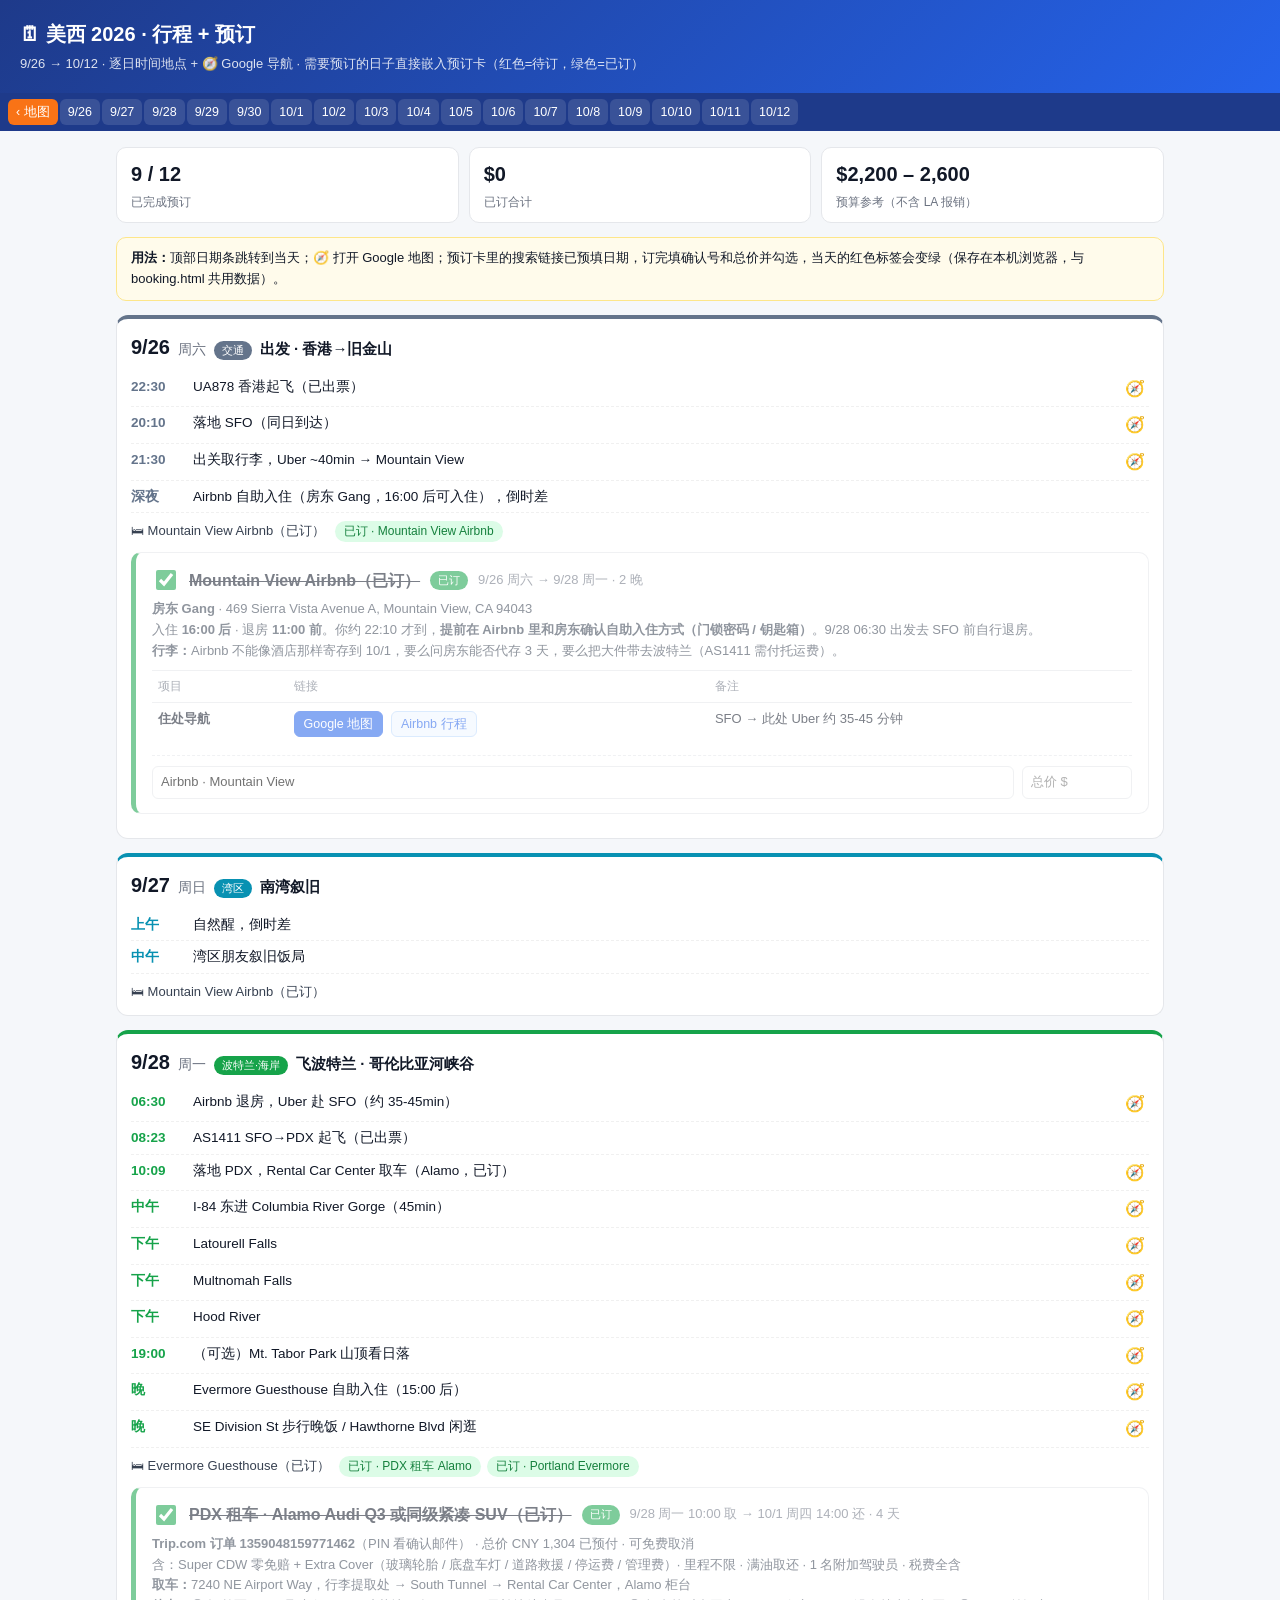
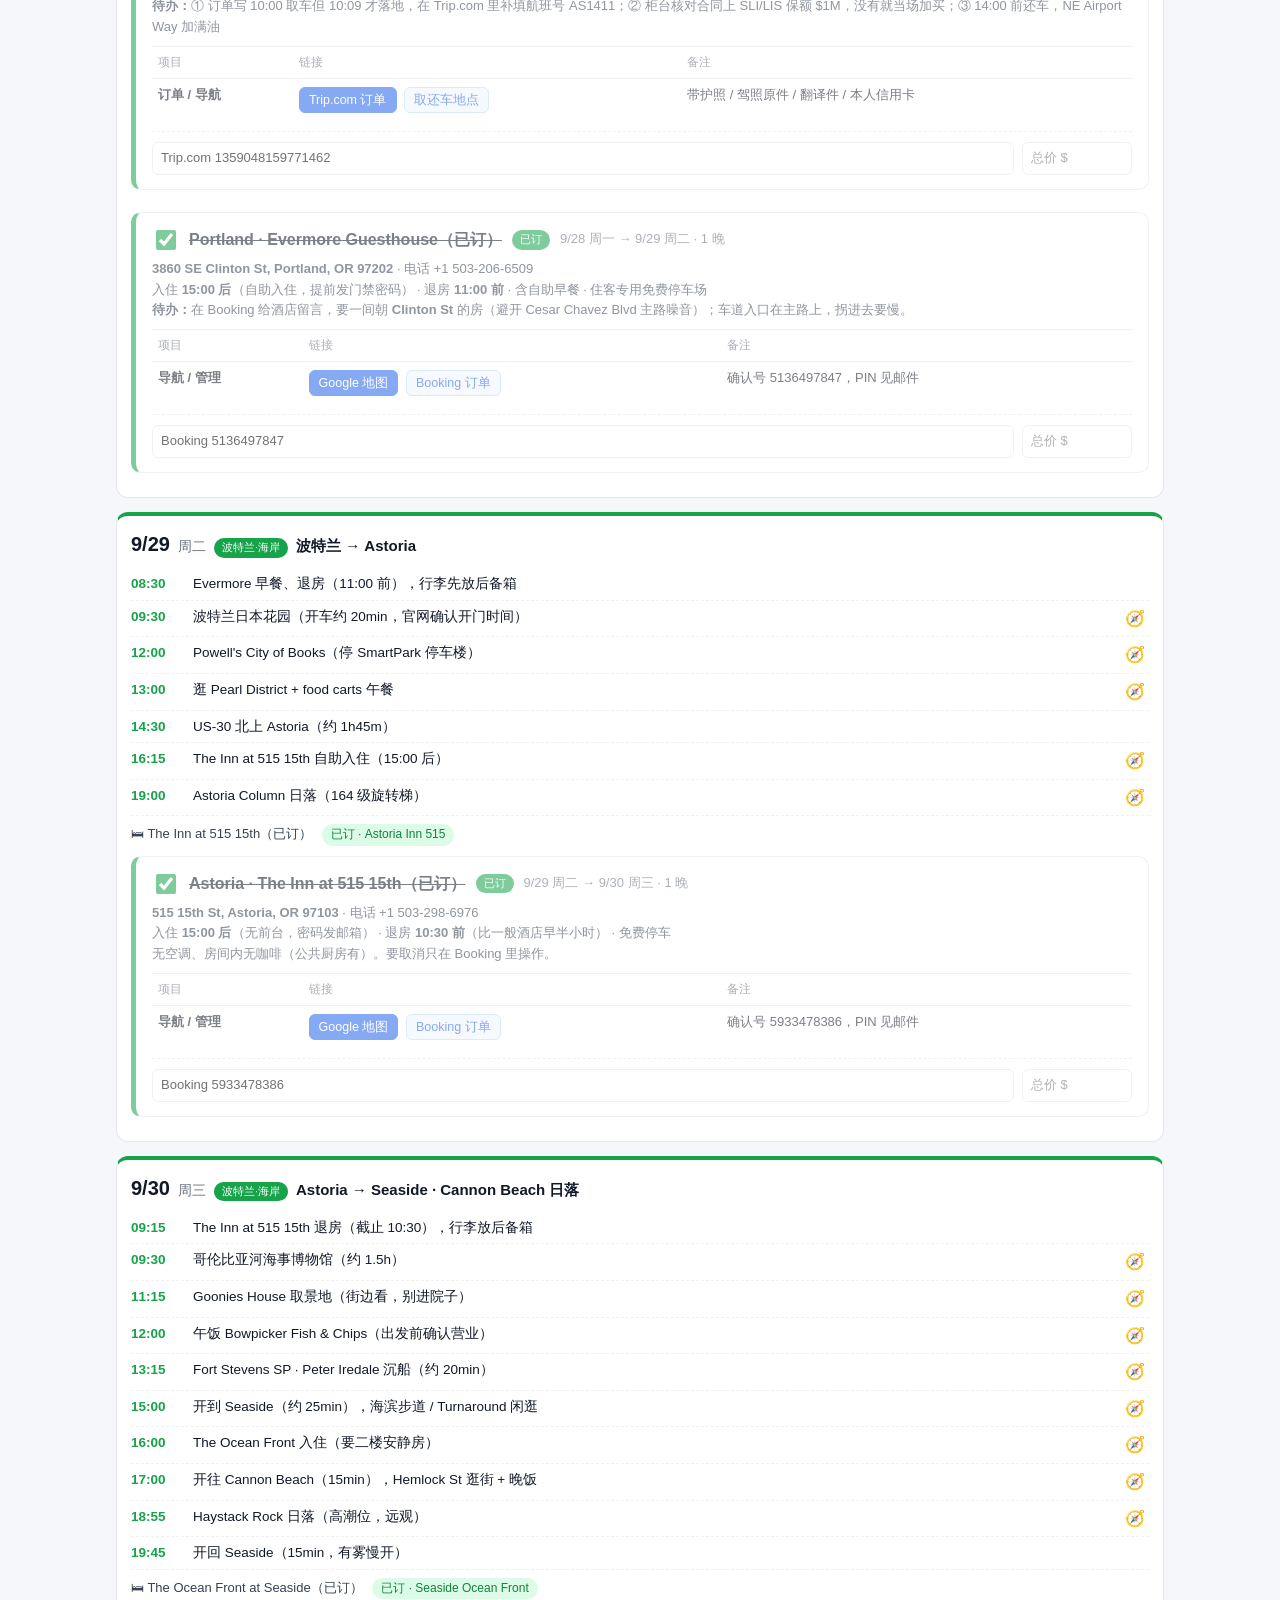
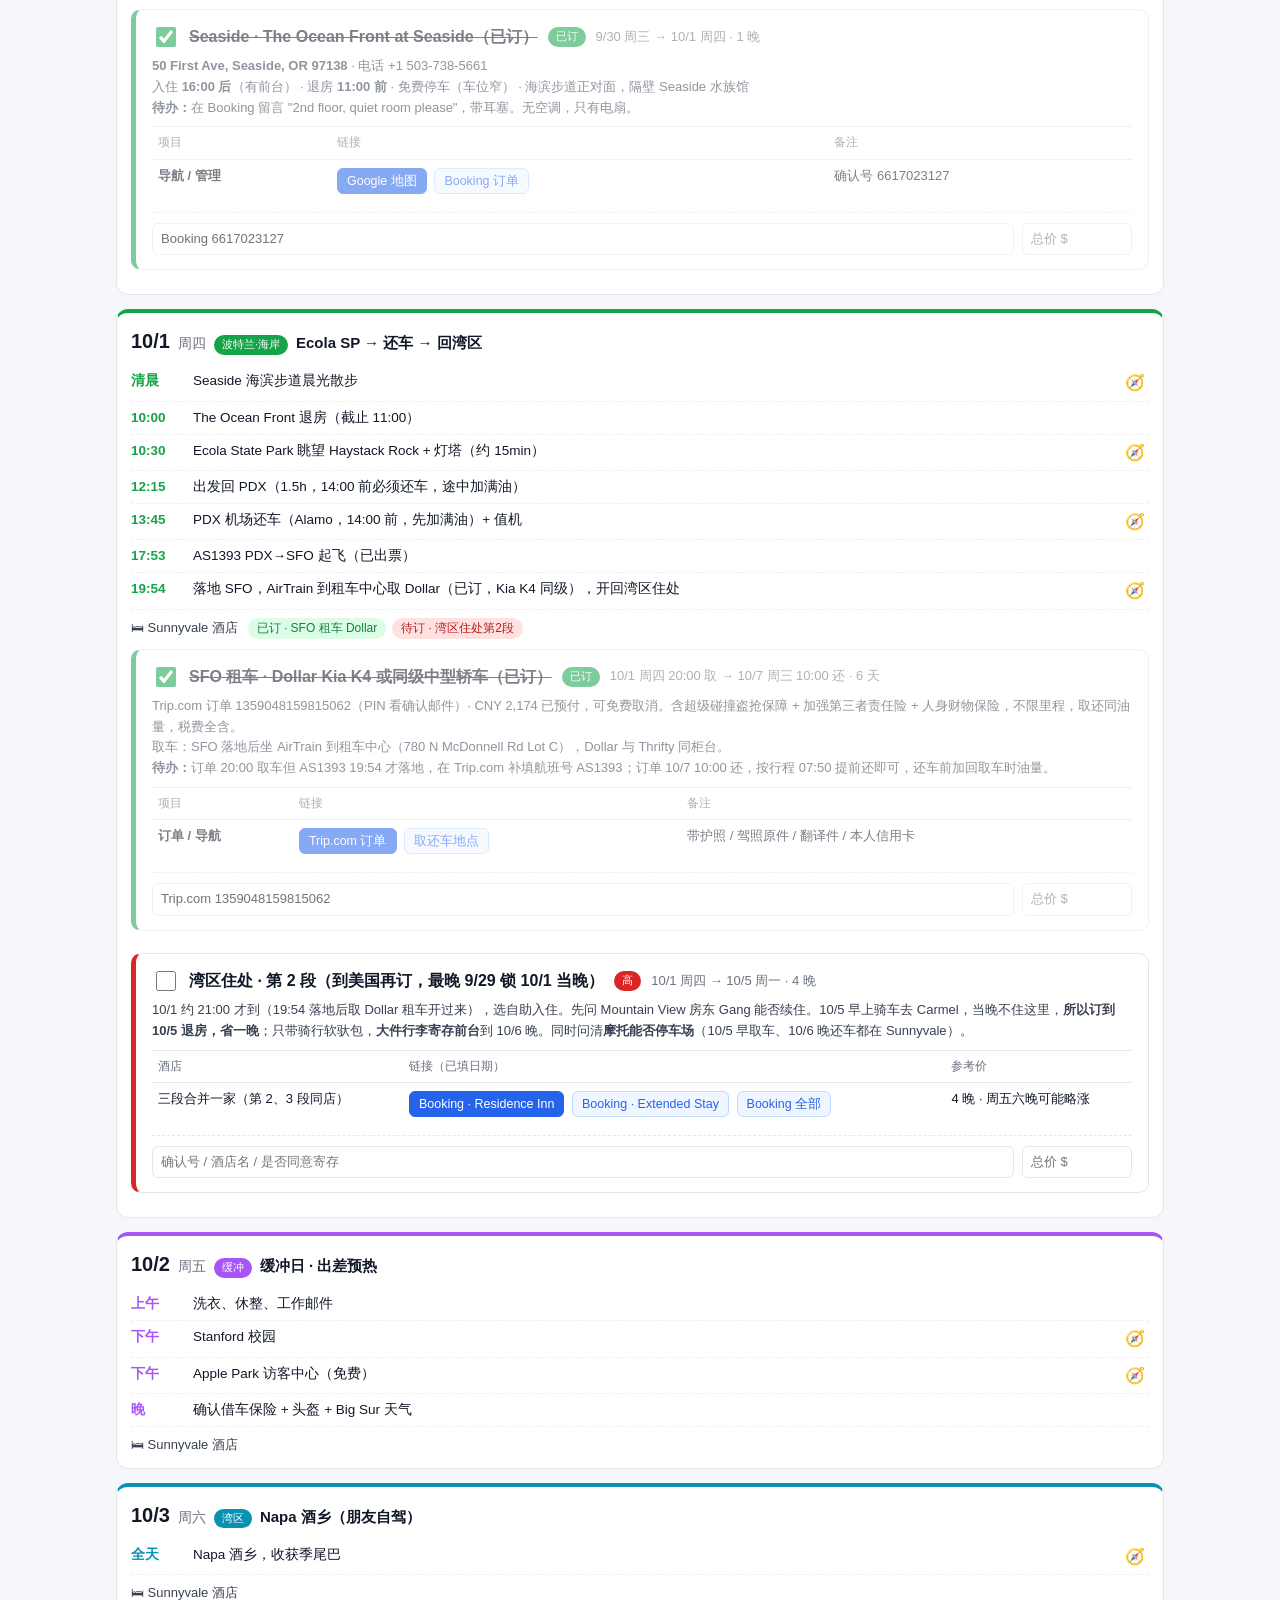
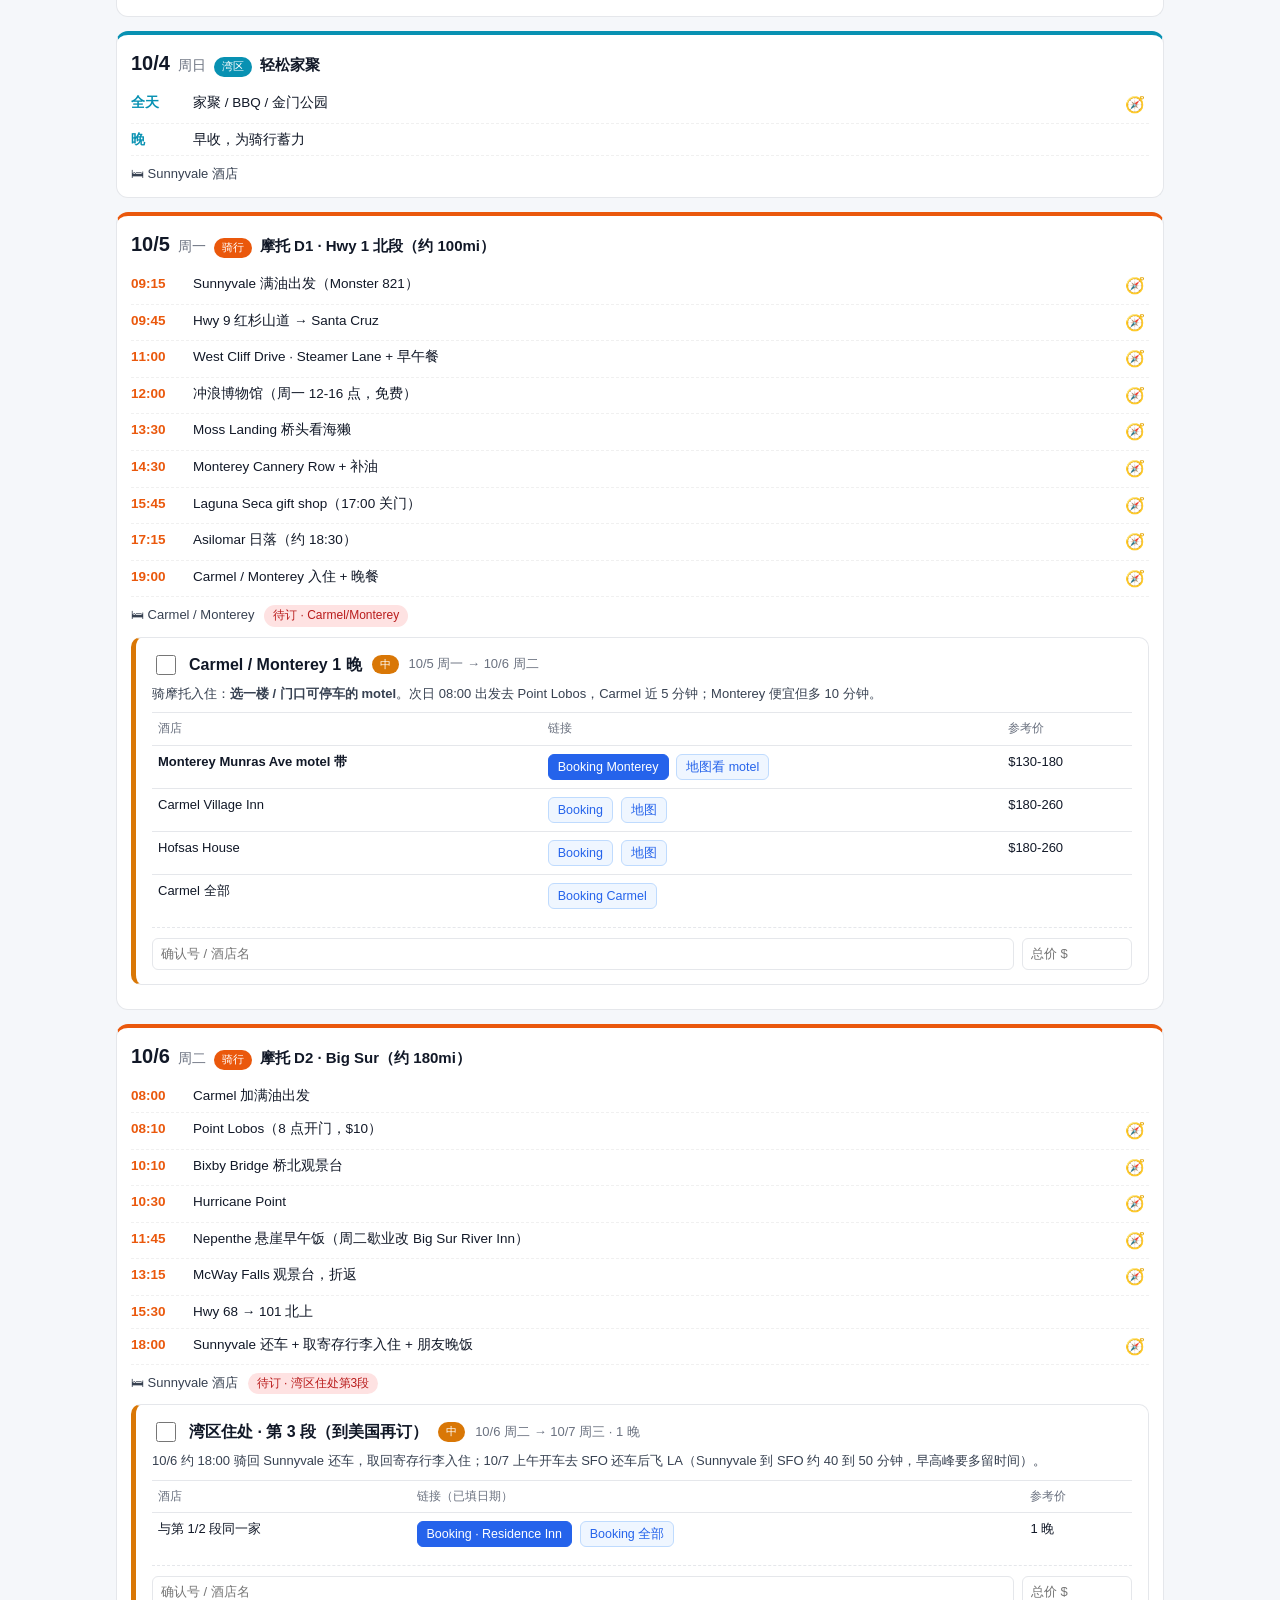
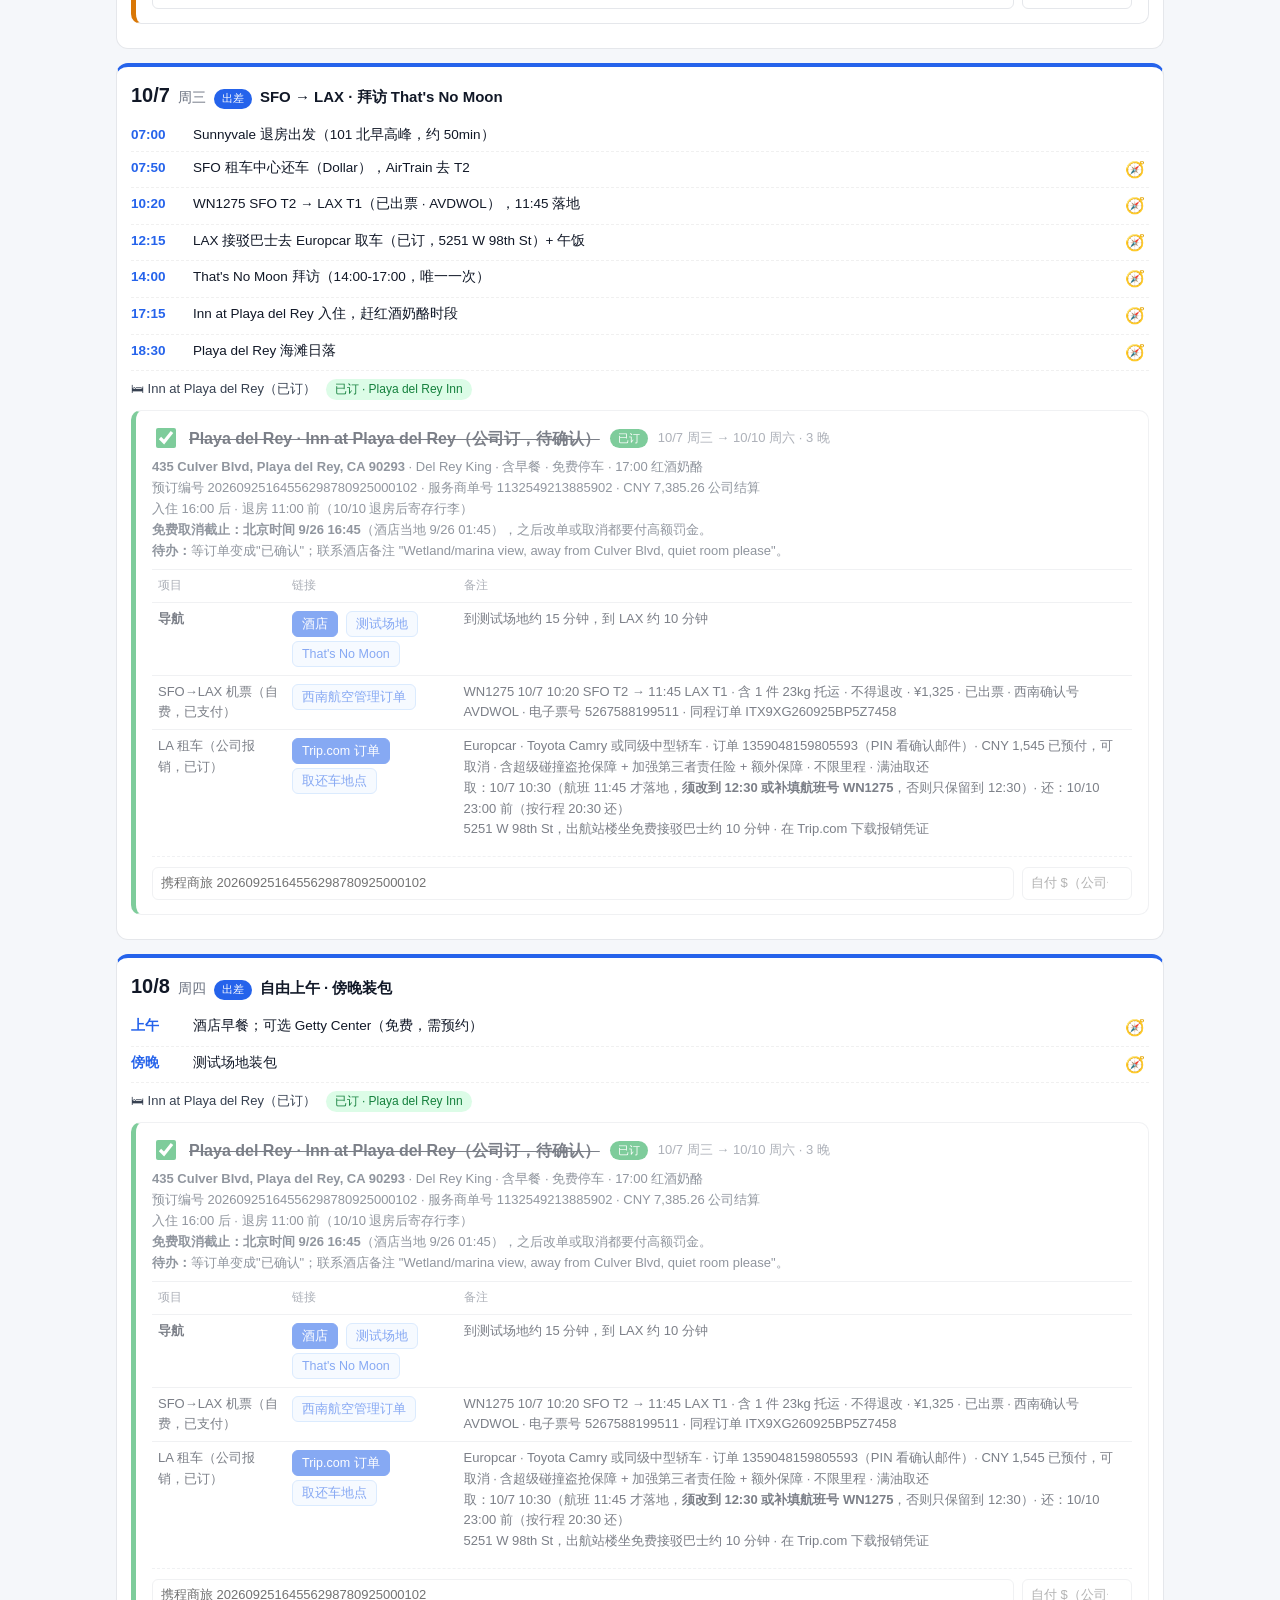
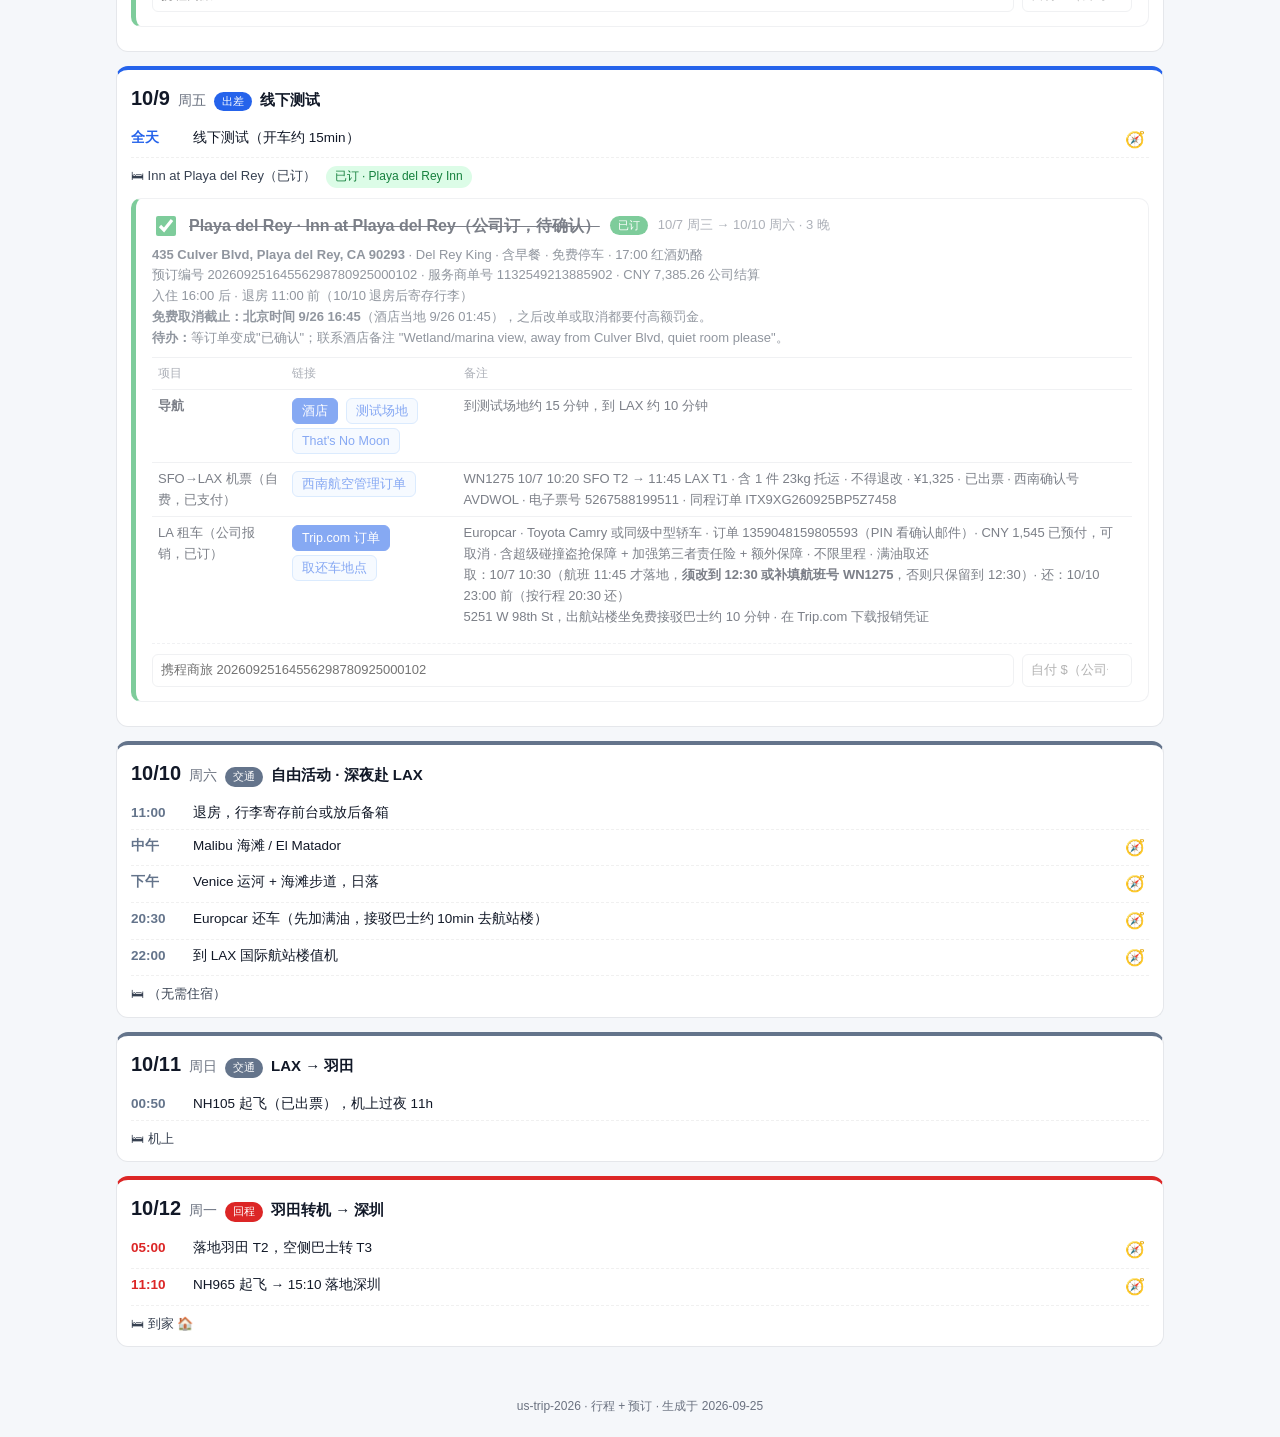
==== booking.html @ 671a7f49 "update 0925-1800" ====
<!DOCTYPE html>
<html lang="zh-CN"><head><meta charset="utf-8"><meta name="viewport" content="width=device-width,initial-scale=1">
<meta name="robots" content="noindex,nofollow">
<meta name="theme-color" content="#1e3a8a">
<meta name="apple-mobile-web-app-capable" content="yes">
<meta name="mobile-web-app-capable" content="yes">
<meta name="apple-mobile-web-app-status-bar-style" content="default">
<meta name="apple-mobile-web-app-title" content="Tidepool">
<link rel="apple-touch-icon" href="icon-180.png">
<link rel="manifest" href="manifest.json">
<title>美西 2026 · 行程 + 预订</title><style>
:root{--bg:#f5f7fa;--card:#fff;--line:#e5e7eb;--sub:#6b7280;--ink:#111827;--hot:#dc2626;--mid:#d97706;--ok:#16a34a;--blue:#2563eb}
*{box-sizing:border-box}
body{margin:0;font:14px/1.6 -apple-system,"PingFang SC","Microsoft YaHei",sans-serif;background:var(--bg);color:var(--ink)}
header{background:linear-gradient(135deg,#1e3a8a,#2563eb);color:#fff;padding:18px 20px}
header h1{margin:0;font-size:20px}
header p{margin:4px 0 0;opacity:.85;font-size:13px}
main{max-width:1080px;margin:0 auto;padding:16px}
.bar{display:flex;gap:10px;flex-wrap:wrap;margin-bottom:14px}
.kpi{flex:1;min-width:150px;background:var(--card);border:1px solid var(--line);border-radius:10px;padding:10px 14px}
.kpi b{display:block;font-size:20px}
.kpi span{color:var(--sub);font-size:12px}
.tip{background:#fffbeb;border:1px solid #fde68a;border-radius:10px;padding:10px 14px;font-size:13px;margin-bottom:14px}
.card{background:var(--card);border:1px solid var(--line);border-left:5px solid var(--c,#9ca3af);border-radius:10px;padding:14px 16px;margin-bottom:12px}
.card.done{opacity:.55}
.card.done .ttl{text-decoration:line-through}
.head{display:flex;align-items:center;gap:10px;flex-wrap:wrap}
.head input[type=checkbox]{width:20px;height:20px;accent-color:var(--ok)}
.ttl{font-weight:700;font-size:16px}
.tag{font-size:11px;padding:1px 8px;border-radius:99px;color:#fff;background:var(--c)}
.date{color:var(--sub);font-size:13px}
.why{font-size:13px;color:#374151;margin:6px 0 8px}
table{width:100%;border-collapse:collapse;font-size:13px}
td,th{border-top:1px solid var(--line);padding:6px 6px;text-align:left;vertical-align:top}
th{color:var(--sub);font-weight:500;font-size:12px}
a.btn{display:inline-block;padding:2px 9px;margin:2px 4px 2px 0;border-radius:6px;background:#eff6ff;color:var(--blue);text-decoration:none;font-size:12.5px;border:1px solid #bfdbfe;white-space:nowrap}
a.btn:hover{background:#dbeafe}
a.btn.pri{background:var(--blue);color:#fff;border-color:var(--blue)}
.rec{display:flex;gap:8px;flex-wrap:wrap;margin-top:10px;padding-top:10px;border-top:1px dashed var(--line)}
.rec input,.rec select{padding:5px 8px;border:1px solid var(--line);border-radius:6px;font:inherit;font-size:13px}
.rec input.cf{flex:1;min-width:160px}
.rec input.pr{width:110px}
h2{font-size:15px;margin:22px 0 10px;color:#1e3a8a}
ul.chk{margin:4px 0;padding-left:18px;font-size:13px}
footer{text-align:center;color:var(--sub);font-size:12px;padding:20px}
@media(max-width:640px){td:nth-child(3),th:nth-child(3){display:none}}

.jump{position:sticky;top:0;z-index:9;max-width:100vw;background:#1e3a8a;display:flex;overflow-x:auto;gap:2px;padding:6px 8px}
.jump a{color:#fff;text-decoration:none;font-size:12.5px;padding:3px 8px;border-radius:6px;white-space:nowrap;background:rgba(255,255,255,.12)}
.day{background:#fff;border:1px solid var(--line);border-top:4px solid var(--pc);border-radius:12px;padding:12px 14px;margin-bottom:14px;scroll-margin-top:44px}
.dh{display:flex;align-items:baseline;gap:8px;flex-wrap:wrap}
.dd{font-size:20px;font-weight:800}.dw{color:var(--sub)}
.tg{color:#fff;font-size:11px;padding:1px 8px;border-radius:99px}.dt{font-weight:700;font-size:15px}
ul.it{list-style:none;margin:8px 0;padding:0}
ul.it li{display:flex;gap:10px;align-items:flex-start;padding:5px 0;border-bottom:1px dashed #f0f0f0;font-size:13.5px}
ul.it li b{flex:0 0 52px;color:var(--pc)}ul.it li span{flex:1}
a.nv{text-decoration:none;font-size:16px;padding:0 4px}
.st{font-size:13px;color:#374151;margin-top:6px}
.pill{display:inline-block;margin-left:6px;font-size:12px;padding:1px 9px;border-radius:99px;background:#fee2e2;color:#b91c1c;text-decoration:none}
.pill.ok{background:#dcfce7;color:#15803d}
.bkwrap{margin-top:10px;scroll-margin-top:44px;max-width:100%;overflow-x:auto}
html,body{overflow-x:hidden;max-width:100%}main{overflow-wrap:anywhere}
td,th{word-break:break-word}a.btn{white-space:normal}
</style></head><body>
<header><h1>🗓 美西 2026 · 行程 + 预订</h1><p>9/26 → 10/12 · 逐日时间地点 + 🧭 Google 导航 · 需要预订的日子直接嵌入预订卡（红色=待订，绿色=已订）</p></header>
<nav class="jump"><a href="./" style="background:#f97316">‹ 地图</a><a href="#d0">9/26</a><a href="#d1">9/27</a><a href="#d2">9/28</a><a href="#d3">9/29</a><a href="#d4">9/30</a><a href="#d5">10/1</a><a href="#d6">10/2</a><a href="#d7">10/3</a><a href="#d8">10/4</a><a href="#d9">10/5</a><a href="#d10">10/6</a><a href="#d11">10/7</a><a href="#d12">10/8</a><a href="#d13">10/9</a><a href="#d14">10/10</a><a href="#d15">10/11</a><a href="#d16">10/12</a></nav>
<main>
<div class="bar">
 <div class="kpi"><b id="k-done">0 / 9</b><span>已完成预订</span></div>
 <div class="kpi"><b id="k-sum">$0</b><span>已订合计</span></div>
 <div class="kpi"><b>$2,200 – 2,600</b><span>预算参考（不含 LA 报销）</span></div>
</div>
<div class="tip"><b>用法：</b>顶部日期条跳转到当天；🧭 打开 Google 地图；预订卡里的搜索链接已预填日期，订完填确认号和总价并勾选，当天的红色标签会变绿（保存在本机浏览器，与 booking.html 共用数据）。</div>

<section class="day" id="d0" style="--pc:#64748b">
 <div class="dh"><span class="dd">9/26</span><span class="dw">周六</span><span class="tg" style="background:#64748b">交通</span><span class="dt">出发 · 香港→旧金山</span></div>
 <ul class="it"><li><b>22:30</b><span>UA878 香港起飞（已出票）</span><a class="nv" target="_blank" href="https://www.google.com/maps/search/?api=1&query=Hong%20Kong%20International%20Airport">🧭</a></li><li><b>20:10</b><span>落地 SFO（同日到达）</span><a class="nv" target="_blank" href="https://www.google.com/maps/search/?api=1&query=San%20Francisco%20International%20Airport">🧭</a></li><li><b>21:30</b><span>出关取行李，Uber ~40min → Mountain View</span><a class="nv" target="_blank" href="https://www.google.com/maps/search/?api=1&query=469%20Sierra%20Vista%20Avenue%20A%2C%20Mountain%20View%2C%20CA%2094043">🧭</a></li><li><b>深夜</b><span>Airbnb 自助入住（房东 Gang，16:00 后可入住），倒时差</span></li></ul>
 <div class="st">🛏 Mountain View Airbnb（已订） <a class="pill" href="#bk-sv1" data-pill="sv1">待订 · Mountain View Airbnb</a></div>
 <div id="bk-sv1" class="bkwrap"><div class="card" data-id="sv1" data-booked="Airbnb · Mountain View" style="--c:#16a34a">
 <div class="head"><input type="checkbox"><span class="ttl">Mountain View Airbnb（已订）</span><span class="tag">已订</span><span class="date">9/26 周六 → 9/28 周一 · 2 晚</span></div>
 <div class="why"><b>房东 Gang</b> · 469 Sierra Vista Avenue A, Mountain View, CA 94043<br>入住 <b>16:00 后</b> · 退房 <b>11:00 前</b>。你约 22:10 才到，<b>提前在 Airbnb 里和房东确认自助入住方式（门锁密码 / 钥匙箱）</b>。9/28 06:30 出发去 SFO 前自行退房。<br><b>行李：</b>Airbnb 不能像酒店那样寄存到 10/1，要么问房东能否代存 3 天，要么把大件带去波特兰（AS1411 需付托运费）。</div>
 <table>
  <tr><th>项目</th><th>链接</th><th>备注</th></tr>
  <tr><td><b>住处导航</b></td><td>
   <a class="btn pri" target="_blank" href="https://www.google.com/maps/search/?api=1&query=469+Sierra+Vista+Ave+A%2C+Mountain+View%2C+CA+94043">Google 地图</a>
   <a class="btn" target="_blank" href="https://www.airbnb.com/trips">Airbnb 行程</a>
  </td><td>SFO → 此处 Uber 约 35-45 分钟</td></tr>
 </table>
 <div class="rec"><input class="cf" placeholder="确认号（Airbnb 行程页 HM 开头）"><input class="pr" type="number" placeholder="总价 $"></div>
</div></div>
</section>
<section class="day" id="d1" style="--pc:#0891b2">
 <div class="dh"><span class="dd">9/27</span><span class="dw">周日</span><span class="tg" style="background:#0891b2">湾区</span><span class="dt">南湾叙旧</span></div>
 <ul class="it"><li><b>上午</b><span>自然醒，倒时差</span></li><li><b>中午</b><span>湾区朋友叙旧饭局</span></li></ul>
 <div class="st">🛏 Mountain View Airbnb（已订） </div>
 
</section>
<section class="day" id="d2" style="--pc:#16a34a">
 <div class="dh"><span class="dd">9/28</span><span class="dw">周一</span><span class="tg" style="background:#16a34a">波特兰·海岸</span><span class="dt">飞波特兰 · 哥伦比亚河峡谷</span></div>
 <ul class="it"><li><b>06:30</b><span>Airbnb 退房，Uber 赴 SFO（约 35-45min）</span><a class="nv" target="_blank" href="https://www.google.com/maps/search/?api=1&query=San%20Francisco%20International%20Airport">🧭</a></li><li><b>08:23</b><span>AS1411 SFO→PDX 起飞（已出票）</span></li><li><b>10:09</b><span>落地 PDX，Rental Car Center 取车（Alamo，已订）</span><a class="nv" target="_blank" href="https://www.google.com/maps/search/?api=1&query=Portland%20International%20Airport">🧭</a></li><li><b>中午</b><span>I-84 东进 Columbia River Gorge（45min）</span><a class="nv" target="_blank" href="https://www.google.com/maps/search/?api=1&query=Columbia%20River%20Gorge">🧭</a></li><li><b>下午</b><span>Latourell Falls</span><a class="nv" target="_blank" href="https://www.google.com/maps/search/?api=1&query=Latourell%20Falls">🧭</a></li><li><b>下午</b><span>Multnomah Falls</span><a class="nv" target="_blank" href="https://www.google.com/maps/search/?api=1&query=Multnomah%20Falls">🧭</a></li><li><b>下午</b><span>Hood River</span><a class="nv" target="_blank" href="https://www.google.com/maps/search/?api=1&query=Hood%20River%2C%20OR">🧭</a></li><li><b>19:00</b><span>（可选）Mt. Tabor Park 山顶看日落</span><a class="nv" target="_blank" href="https://www.google.com/maps/search/?api=1&query=Mt.%20Tabor%20Park%20Portland">🧭</a></li><li><b>晚</b><span>Evermore Guesthouse 自助入住（15:00 后）</span><a class="nv" target="_blank" href="https://www.google.com/maps/search/?api=1&query=3860%20SE%20Clinton%20St%2C%20Portland%2C%20OR%2097202">🧭</a></li><li><b>晚</b><span>SE Division St 步行晚饭 / Hawthorne Blvd 闲逛</span><a class="nv" target="_blank" href="https://www.google.com/maps/search/?api=1&query=SE%20Division%20St%20Portland">🧭</a></li></ul>
 <div class="st">🛏 Evermore Guesthouse（已订） <a class="pill" href="#bk-car" data-pill="car">待订 · PDX 租车 Alamo</a><a class="pill" href="#bk-pdx" data-pill="pdx">待订 · Portland Evermore</a></div>
 <div id="bk-car" class="bkwrap"><div class="card" data-id="car" data-booked="Trip.com 1359048159771462" style="--c:#16a34a">
 <div class="head"><input type="checkbox"><span class="ttl">PDX 租车 · Alamo Audi Q3 或同级紧凑 SUV（已订）</span><span class="tag">已订</span><span class="date">9/28 周一 10:00 取 → 10/1 周四 14:00 还 · 4 天</span></div>
 <div class="why"><b>Trip.com 订单 1359048159771462</b>（PIN 看确认邮件） · 总价 CNY 1,304 已预付 · 可免费取消<br>含：Super CDW 零免赔 + Extra Cover（玻璃轮胎 / 底盘车灯 / 道路救援 / 停运费 / 管理费）· 里程不限 · 满油取还 · 1 名附加驾驶员 · 税费全含<br><b>取车：</b>7240 NE Airport Way，行李提取处 → South Tunnel → Rental Car Center，Alamo 柜台<br><b>待办：</b>① 订单写 10:00 取车但 10:09 才落地，在 Trip.com 里补填航班号 AS1411；② 柜台核对合同上 SLI/LIS 保额 $1M，没有就当场加买；③ 14:00 前还车，NE Airport Way 加满油</div>
 <table>
  <tr><th>项目</th><th>链接</th><th>备注</th></tr>
  <tr><td><b>订单 / 导航</b></td><td>
   <a class="btn pri" target="_blank" href="https://us.trip.com/order/all">Trip.com 订单</a>
   <a class="btn" target="_blank" href="https://www.google.com/maps/search/?api=1&query=PDX+Rental+Car+Center+7240+NE+Airport+Way">取还车地点</a>
  </td><td>带护照 / 驾照原件 / 翻译件 / 本人信用卡</td></tr>
 </table>
 <div class="rec"><input class="cf" placeholder="确认号"><input class="pr" type="number" placeholder="总价 $"></div>
</div></div><div id="bk-pdx" class="bkwrap"><div class="card" data-id="pdx" data-booked="Booking 5136497847" style="--c:#16a34a">
 <div class="head"><input type="checkbox"><span class="ttl">Portland · Evermore Guesthouse（已订）</span><span class="tag">已订</span><span class="date">9/28 周一 → 9/29 周二 · 1 晚</span></div>
 <div class="why"><b>3860 SE Clinton St, Portland, OR 97202</b> · 电话 +1 503-206-6509<br>入住 <b>15:00 后</b>（自助入住，提前发门禁密码） · 退房 <b>11:00 前</b> · 含自助早餐 · 住客专用免费停车场<br><b>待办：</b>在 Booking 给酒店留言，要一间朝 <b>Clinton St</b> 的房（避开 Cesar Chavez Blvd 主路噪音）；车道入口在主路上，拐进去要慢。</div>
 <table>
  <tr><th>项目</th><th>链接</th><th>备注</th></tr>
  <tr><td><b>导航 / 管理</b></td><td>
   <a class="btn pri" target="_blank" href="https://www.google.com/maps/search/?api=1&query=3860+SE+Clinton+St%2C+Portland%2C+OR+97202">Google 地图</a>
   <a class="btn" target="_blank" href="https://secure.booking.com/myreservations.html">Booking 订单</a>
  </td><td>确认号 5136497847，PIN 见邮件</td></tr>
 </table>
 <div class="rec"><input class="cf" placeholder="确认号"><input class="pr" type="number" placeholder="总价 $"></div>
</div></div>
</section>
<section class="day" id="d3" style="--pc:#16a34a">
 <div class="dh"><span class="dd">9/29</span><span class="dw">周二</span><span class="tg" style="background:#16a34a">波特兰·海岸</span><span class="dt">波特兰 → Astoria</span></div>
 <ul class="it"><li><b>08:30</b><span>Evermore 早餐、退房（11:00 前），行李先放后备箱</span></li><li><b>09:30</b><span>波特兰日本花园（开车约 20min，官网确认开门时间）</span><a class="nv" target="_blank" href="https://www.google.com/maps/search/?api=1&query=Portland%20Japanese%20Garden">🧭</a></li><li><b>12:00</b><span>Powell&#x27;s City of Books（停 SmartPark 停车楼）</span><a class="nv" target="_blank" href="https://www.google.com/maps/search/?api=1&query=Powell%27s%20City%20of%20Books">🧭</a></li><li><b>13:00</b><span>逛 Pearl District + food carts 午餐</span><a class="nv" target="_blank" href="https://www.google.com/maps/search/?api=1&query=Pearl%20District%2C%20Portland">🧭</a></li><li><b>14:30</b><span>US-30 北上 Astoria（约 1h45m）</span></li><li><b>16:15</b><span>The Inn at 515 15th 自助入住（15:00 后）</span><a class="nv" target="_blank" href="https://www.google.com/maps/search/?api=1&query=515%2015th%20St%2C%20Astoria%2C%20OR%2097103">🧭</a></li><li><b>19:00</b><span>Astoria Column 日落（164 级旋转梯）</span><a class="nv" target="_blank" href="https://www.google.com/maps/search/?api=1&query=Astoria%20Column">🧭</a></li></ul>
 <div class="st">🛏 The Inn at 515 15th（已订） <a class="pill" href="#bk-ast" data-pill="ast">待订 · Astoria Inn 515</a></div>
 <div id="bk-ast" class="bkwrap"><div class="card" data-id="ast" data-booked="Booking 5933478386" style="--c:#16a34a">
 <div class="head"><input type="checkbox"><span class="ttl">Astoria · The Inn at 515 15th（已订）</span><span class="tag">已订</span><span class="date">9/29 周二 → 9/30 周三 · 1 晚</span></div>
 <div class="why"><b>515 15th St, Astoria, OR 97103</b> · 电话 +1 503-298-6976<br>入住 <b>15:00 后</b>（无前台，密码发邮箱） · 退房 <b>10:30 前</b>（比一般酒店早半小时） · 免费停车<br>无空调、房间内无咖啡（公共厨房有）。要取消只在 Booking 里操作。</div>
 <table>
  <tr><th>项目</th><th>链接</th><th>备注</th></tr>
  <tr><td><b>导航 / 管理</b></td><td>
   <a class="btn pri" target="_blank" href="https://www.google.com/maps/search/?api=1&query=515+15th+St%2C+Astoria%2C+OR+97103">Google 地图</a>
   <a class="btn" target="_blank" href="https://secure.booking.com/myreservations.html">Booking 订单</a>
  </td><td>确认号 5933478386，PIN 见邮件</td></tr>
 </table>
 <div class="rec"><input class="cf" placeholder="确认号"><input class="pr" type="number" placeholder="总价 $"></div>
</div></div>
</section>
<section class="day" id="d4" style="--pc:#16a34a">
 <div class="dh"><span class="dd">9/30</span><span class="dw">周三</span><span class="tg" style="background:#16a34a">波特兰·海岸</span><span class="dt">Astoria → Seaside · Cannon Beach 日落</span></div>
 <ul class="it"><li><b>09:15</b><span>The Inn at 515 15th 退房（截止 10:30），行李放后备箱</span></li><li><b>09:30</b><span>哥伦比亚河海事博物馆（约 1.5h）</span><a class="nv" target="_blank" href="https://www.google.com/maps/search/?api=1&query=Columbia%20River%20Maritime%20Museum">🧭</a></li><li><b>11:15</b><span>Goonies House 取景地（街边看，别进院子）</span><a class="nv" target="_blank" href="https://www.google.com/maps/search/?api=1&query=Goonies%20House%20Astoria">🧭</a></li><li><b>12:00</b><span>午饭 Bowpicker Fish &amp; Chips（出发前确认营业）</span><a class="nv" target="_blank" href="https://www.google.com/maps/search/?api=1&query=Bowpicker%20Fish%20and%20Chips%20Astoria">🧭</a></li><li><b>13:15</b><span>Fort Stevens SP · Peter Iredale 沉船（约 20min）</span><a class="nv" target="_blank" href="https://www.google.com/maps/search/?api=1&query=Peter%20Iredale%20Shipwreck">🧭</a></li><li><b>15:00</b><span>开到 Seaside（约 25min），海滨步道 / Turnaround 闲逛</span><a class="nv" target="_blank" href="https://www.google.com/maps/search/?api=1&query=Seaside%20Turnaround">🧭</a></li><li><b>16:00</b><span>The Ocean Front 入住（要二楼安静房）</span><a class="nv" target="_blank" href="https://www.google.com/maps/search/?api=1&query=50%20First%20Avenue%2C%20Seaside%2C%20OR%2097138">🧭</a></li><li><b>17:00</b><span>开往 Cannon Beach（15min），Hemlock St 逛街 + 晚饭</span><a class="nv" target="_blank" href="https://www.google.com/maps/search/?api=1&query=Hemlock%20St%20Cannon%20Beach">🧭</a></li><li><b>18:55</b><span>Haystack Rock 日落（高潮位，远观）</span><a class="nv" target="_blank" href="https://www.google.com/maps/search/?api=1&query=Haystack%20Rock">🧭</a></li><li><b>19:45</b><span>开回 Seaside（15min，有雾慢开）</span></li></ul>
 <div class="st">🛏 The Ocean Front at Seaside（已订） <a class="pill" href="#bk-cb" data-pill="cb">待订 · Seaside Ocean Front</a></div>
 <div id="bk-cb" class="bkwrap"><div class="card" data-id="cb" data-booked="Booking 6617023127" style="--c:#16a34a">
 <div class="head"><input type="checkbox"><span class="ttl">Seaside · The Ocean Front at Seaside（已订）</span><span class="tag">已订</span><span class="date">9/30 周三 → 10/1 周四 · 1 晚</span></div>
 <div class="why"><b>50 First Ave, Seaside, OR 97138</b> · 电话 +1 503-738-5661<br>入住 <b>16:00 后</b>（有前台） · 退房 <b>11:00 前</b> · 免费停车（车位窄） · 海滨步道正对面，隔壁 Seaside 水族馆<br><b>待办：</b>在 Booking 留言 "2nd floor, quiet room please"，带耳塞。无空调，只有电扇。</div>
 <table>
  <tr><th>项目</th><th>链接</th><th>备注</th></tr>
  <tr><td><b>导航 / 管理</b></td><td>
   <a class="btn pri" target="_blank" href="https://www.google.com/maps/search/?api=1&query=50+First+Avenue%2C+Seaside%2C+OR+97138">Google 地图</a>
   <a class="btn" target="_blank" href="https://secure.booking.com/myreservations.html">Booking 订单</a>
  </td><td>确认号 6617023127</td></tr>
 </table>
 <div class="rec"><input class="cf" placeholder="确认号"><input class="pr" type="number" placeholder="总价 $"></div>
</div></div>
</section>
<section class="day" id="d5" style="--pc:#16a34a">
 <div class="dh"><span class="dd">10/1</span><span class="dw">周四</span><span class="tg" style="background:#16a34a">波特兰·海岸</span><span class="dt">Ecola SP → 还车 → 回湾区</span></div>
 <ul class="it"><li><b>清晨</b><span>Seaside 海滨步道晨光散步</span><a class="nv" target="_blank" href="https://www.google.com/maps/search/?api=1&query=Seaside%20Promenade">🧭</a></li><li><b>10:00</b><span>The Ocean Front 退房（截止 11:00）</span></li><li><b>10:30</b><span>Ecola State Park 眺望 Haystack Rock + 灯塔（约 15min）</span><a class="nv" target="_blank" href="https://www.google.com/maps/search/?api=1&query=Ecola%20State%20Park">🧭</a></li><li><b>12:15</b><span>出发回 PDX（1.5h，14:00 前必须还车，途中加满油）</span></li><li><b>13:45</b><span>PDX 机场还车（Alamo，14:00 前，先加满油）+ 值机</span><a class="nv" target="_blank" href="https://www.google.com/maps/search/?api=1&query=Portland%20International%20Airport">🧭</a></li><li><b>17:53</b><span>AS1393 PDX→SFO 起飞（已出票）</span></li><li><b>19:54</b><span>落地 SFO，AirTrain 到租车中心取 Dollar（已订，Kia K4 同级），开回湾区住处</span><a class="nv" target="_blank" href="https://www.google.com/maps/search/?api=1&query=SFO%20Rental%20Car%20Center">🧭</a></li></ul>
 <div class="st">🛏 Sunnyvale 酒店 <a class="pill" href="#bk-sfocar" data-pill="sfocar">待订 · SFO 租车 Dollar</a><a class="pill" href="#bk-sv2" data-pill="sv2">待订 · 湾区住处第2段</a></div>
 <div id="bk-sfocar" class="bkwrap"><div class="card" data-id="sfocar" data-booked="Trip.com 1359048159815062" style="--c:#16a34a">
 <div class="head"><input type="checkbox"><span class="ttl">SFO 租车 · Dollar Kia K4 或同级中型轿车（已订）</span><span class="tag">已订</span><span class="date">10/1 周四 20:00 取 → 10/7 周三 10:00 还 · 6 天</span></div>
 <div class="why">Trip.com 订单 1359048159815062（PIN 看确认邮件）· CNY 2,174 已预付，可免费取消。含超级碰撞盗抢保障 + 加强第三者责任险 + 人身财物保险，不限里程，取还同油量，税费全含。<br>取车：SFO 落地后坐 AirTrain 到租车中心（780 N McDonnell Rd Lot C），Dollar 与 Thrifty 同柜台。<br><b>待办：</b>订单 20:00 取车但 AS1393 19:54 才落地，在 Trip.com 补填航班号 AS1393；订单 10/7 10:00 还，按行程 07:50 提前还即可，还车前加回取车时油量。</div>
 <table>
  <tr><th>项目</th><th>链接</th><th>备注</th></tr>
  <tr><td><b>订单 / 导航</b></td><td>
   <a class="btn pri" target="_blank" href="https://us.trip.com/order/all">Trip.com 订单</a>
   <a class="btn" target="_blank" href="https://www.google.com/maps/search/?api=1&query=SFO+Rental+Car+Center+780+N+McDonnell+Rd">取还车地点</a>
  </td><td>带护照 / 驾照原件 / 翻译件 / 本人信用卡</td></tr>
 </table>
 <div class="rec"><input class="cf" placeholder="确认号"><input class="pr" type="number" placeholder="总价 $"></div>
</div></div><div id="bk-sv2" class="bkwrap"><div class="card" data-id="sv2" style="--c:var(--hot)">
 <div class="head"><input type="checkbox"><span class="ttl">湾区住处 · 第 2 段（到美国再订，最晚 9/29 锁 10/1 当晚）</span><span class="tag">高</span><span class="date">10/1 周四 → 10/5 周一 · 4 晚</span></div>
 <div class="why">10/1 约 21:00 才到（19:54 落地后取 Dollar 租车开过来），选自助入住。先问 Mountain View 房东 Gang 能否续住。10/5 早上骑车去 Carmel，当晚不住这里，<b>所以订到 10/5 退房，省一晚</b>；只带骑行软驮包，<b>大件行李寄存前台</b>到 10/6 晚。同时问清<b>摩托能否停车场</b>（10/5 早取车、10/6 晚还车都在 Sunnyvale）。</div>
 <table>
  <tr><th>酒店</th><th>链接（已填日期）</th><th>参考价</th></tr>
  <tr><td>三段合并一家（第 2、3 段同店）</td><td>
   <a class="btn pri" target="_blank" href="https://www.booking.com/searchresults.html?ss=Residence+Inn+Sunnyvale&checkin=2026-10-01&checkout=2026-10-05&group_adults=1&no_rooms=1">Booking · Residence Inn</a>
   <a class="btn" target="_blank" href="https://www.booking.com/searchresults.html?ss=Extended+Stay+America+Sunnyvale&checkin=2026-10-01&checkout=2026-10-05&group_adults=1&no_rooms=1">Booking · Extended Stay</a>
   <a class="btn" target="_blank" href="https://www.booking.com/searchresults.html?ss=Sunnyvale%2C+California&checkin=2026-10-01&checkout=2026-10-05&group_adults=1&no_rooms=1">Booking 全部</a>
  </td><td>4 晚 · 周五六晚可能略涨</td></tr>
 </table>
 <div class="rec"><input class="cf" placeholder="确认号 / 酒店名 / 是否同意寄存"><input class="pr" type="number" placeholder="总价 $"></div>
</div></div>
</section>
<section class="day" id="d6" style="--pc:#a855f7">
 <div class="dh"><span class="dd">10/2</span><span class="dw">周五</span><span class="tg" style="background:#a855f7">缓冲</span><span class="dt">缓冲日 · 出差预热</span></div>
 <ul class="it"><li><b>上午</b><span>洗衣、休整、工作邮件</span></li><li><b>下午</b><span>Stanford 校园</span><a class="nv" target="_blank" href="https://www.google.com/maps/search/?api=1&query=Stanford%20University">🧭</a></li><li><b>下午</b><span>Apple Park 访客中心（免费）</span><a class="nv" target="_blank" href="https://www.google.com/maps/search/?api=1&query=Apple%20Park%20Visitor%20Center">🧭</a></li><li><b>晚</b><span>确认借车保险 + 头盔 + Big Sur 天气</span></li></ul>
 <div class="st">🛏 Sunnyvale 酒店 </div>
 
</section>
<section class="day" id="d7" style="--pc:#0891b2">
 <div class="dh"><span class="dd">10/3</span><span class="dw">周六</span><span class="tg" style="background:#0891b2">湾区</span><span class="dt">Napa 酒乡（朋友自驾）</span></div>
 <ul class="it"><li><b>全天</b><span>Napa 酒乡，收获季尾巴</span><a class="nv" target="_blank" href="https://www.google.com/maps/search/?api=1&query=Napa%20Valley">🧭</a></li></ul>
 <div class="st">🛏 Sunnyvale 酒店 </div>
 
</section>
<section class="day" id="d8" style="--pc:#0891b2">
 <div class="dh"><span class="dd">10/4</span><span class="dw">周日</span><span class="tg" style="background:#0891b2">湾区</span><span class="dt">轻松家聚</span></div>
 <ul class="it"><li><b>全天</b><span>家聚 / BBQ / 金门公园</span><a class="nv" target="_blank" href="https://www.google.com/maps/search/?api=1&query=Golden%20Gate%20Park">🧭</a></li><li><b>晚</b><span>早收，为骑行蓄力</span></li></ul>
 <div class="st">🛏 Sunnyvale 酒店 </div>
 
</section>
<section class="day" id="d9" style="--pc:#ea580c">
 <div class="dh"><span class="dd">10/5</span><span class="dw">周一</span><span class="tg" style="background:#ea580c">骑行</span><span class="dt">摩托 D1 · Hwy 1 北段（约 100mi）</span></div>
 <ul class="it"><li><b>09:15</b><span>Sunnyvale 满油出发（Monster 821）</span><a class="nv" target="_blank" href="https://www.google.com/maps/search/?api=1&query=Sunnyvale%2C%20CA">🧭</a></li><li><b>09:45</b><span>Hwy 9 红杉山道 → Santa Cruz</span><a class="nv" target="_blank" href="https://www.google.com/maps/search/?api=1&query=Saratoga%2C%20CA">🧭</a></li><li><b>11:00</b><span>West Cliff Drive · Steamer Lane + 早午餐</span><a class="nv" target="_blank" href="https://www.google.com/maps/search/?api=1&query=Steamer%20Lane%20Santa%20Cruz">🧭</a></li><li><b>12:00</b><span>冲浪博物馆（周一 12-16 点，免费）</span><a class="nv" target="_blank" href="https://www.google.com/maps/search/?api=1&query=Santa%20Cruz%20Surfing%20Museum">🧭</a></li><li><b>13:30</b><span>Moss Landing 桥头看海獭</span><a class="nv" target="_blank" href="https://www.google.com/maps/search/?api=1&query=Moss%20Landing">🧭</a></li><li><b>14:30</b><span>Monterey Cannery Row + 补油</span><a class="nv" target="_blank" href="https://www.google.com/maps/search/?api=1&query=Cannery%20Row%20Monterey">🧭</a></li><li><b>15:45</b><span>Laguna Seca gift shop（17:00 关门）</span><a class="nv" target="_blank" href="https://www.google.com/maps/search/?api=1&query=WeatherTech%20Raceway%20Laguna%20Seca">🧭</a></li><li><b>17:15</b><span>Asilomar 日落（约 18:30）</span><a class="nv" target="_blank" href="https://www.google.com/maps/search/?api=1&query=Asilomar%20State%20Beach">🧭</a></li><li><b>19:00</b><span>Carmel / Monterey 入住 + 晚餐</span><a class="nv" target="_blank" href="https://www.google.com/maps/search/?api=1&query=Carmel-by-the-Sea%2C%20CA">🧭</a></li></ul>
 <div class="st">🛏 Carmel / Monterey <a class="pill" href="#bk-cm" data-pill="cm">待订 · Carmel/Monterey</a></div>
 <div id="bk-cm" class="bkwrap"><div class="card" data-id="cm" style="--c:var(--mid)">
 <div class="head"><input type="checkbox"><span class="ttl">Carmel / Monterey 1 晚</span><span class="tag">中</span><span class="date">10/5 周一 → 10/6 周二</span></div>
 <div class="why">骑摩托入住：<b>选一楼 / 门口可停车的 motel</b>。次日 08:00 出发去 Point Lobos，Carmel 近 5 分钟；Monterey 便宜但多 10 分钟。</div>
 <table>
  <tr><th>酒店</th><th>链接</th><th>参考价</th></tr>
  <tr><td><b>Monterey Munras Ave motel 带</b></td><td>
   <a class="btn pri" target="_blank" href="https://www.booking.com/searchresults.html?ss=Monterey%2C+California&checkin=2026-10-05&checkout=2026-10-06&group_adults=1&no_rooms=1">Booking Monterey</a>
   <a class="btn" target="_blank" href="https://www.google.com/maps/search/?api=1&query=motel+Munras+Ave+Monterey">地图看 motel</a>
  </td><td>$130-180</td></tr>
  <tr><td>Carmel Village Inn</td><td>
   <a class="btn" target="_blank" href="https://www.booking.com/searchresults.html?ss=Carmel+Village+Inn&checkin=2026-10-05&checkout=2026-10-06&group_adults=1&no_rooms=1">Booking</a>
   <a class="btn" target="_blank" href="https://www.google.com/maps/search/?api=1&query=Carmel+Village+Inn">地图</a>
  </td><td>$180-260</td></tr>
  <tr><td>Hofsas House</td><td>
   <a class="btn" target="_blank" href="https://www.booking.com/searchresults.html?ss=Hofsas+House+Carmel&checkin=2026-10-05&checkout=2026-10-06&group_adults=1&no_rooms=1">Booking</a>
   <a class="btn" target="_blank" href="https://www.google.com/maps/search/?api=1&query=Hofsas+House+Carmel">地图</a>
  </td><td>$180-260</td></tr>
  <tr><td>Carmel 全部</td><td><a class="btn" target="_blank" href="https://www.booking.com/searchresults.html?ss=Carmel-by-the-Sea%2C+California&checkin=2026-10-05&checkout=2026-10-06&group_adults=1&no_rooms=1">Booking Carmel</a></td><td></td></tr>
 </table>
 <div class="rec"><input class="cf" placeholder="确认号 / 酒店名"><input class="pr" type="number" placeholder="总价 $"></div>
</div></div>
</section>
<section class="day" id="d10" style="--pc:#ea580c">
 <div class="dh"><span class="dd">10/6</span><span class="dw">周二</span><span class="tg" style="background:#ea580c">骑行</span><span class="dt">摩托 D2 · Big Sur（约 180mi）</span></div>
 <ul class="it"><li><b>08:00</b><span>Carmel 加满油出发</span></li><li><b>08:10</b><span>Point Lobos（8 点开门，$10）</span><a class="nv" target="_blank" href="https://www.google.com/maps/search/?api=1&query=Point%20Lobos%20State%20Natural%20Reserve">🧭</a></li><li><b>10:10</b><span>Bixby Bridge 桥北观景台</span><a class="nv" target="_blank" href="https://www.google.com/maps/search/?api=1&query=Bixby%20Creek%20Bridge">🧭</a></li><li><b>10:30</b><span>Hurricane Point</span><a class="nv" target="_blank" href="https://www.google.com/maps/search/?api=1&query=Hurricane%20Point%20Big%20Sur">🧭</a></li><li><b>11:45</b><span>Nepenthe 悬崖早午饭（周二歇业改 Big Sur River Inn）</span><a class="nv" target="_blank" href="https://www.google.com/maps/search/?api=1&query=Nepenthe%20Big%20Sur">🧭</a></li><li><b>13:15</b><span>McWay Falls 观景台，折返</span><a class="nv" target="_blank" href="https://www.google.com/maps/search/?api=1&query=McWay%20Falls">🧭</a></li><li><b>15:30</b><span>Hwy 68 → 101 北上</span></li><li><b>18:00</b><span>Sunnyvale 还车 + 取寄存行李入住 + 朋友晚饭</span><a class="nv" target="_blank" href="https://www.google.com/maps/search/?api=1&query=Sunnyvale%2C%20CA">🧭</a></li></ul>
 <div class="st">🛏 Sunnyvale 酒店 <a class="pill" href="#bk-sv3" data-pill="sv3">待订 · 湾区住处第3段</a></div>
 <div id="bk-sv3" class="bkwrap"><div class="card" data-id="sv3" style="--c:var(--mid)">
 <div class="head"><input type="checkbox"><span class="ttl">湾区住处 · 第 3 段（到美国再订）</span><span class="tag">中</span><span class="date">10/6 周二 → 10/7 周三 · 1 晚</span></div>
 <div class="why">10/6 约 18:00 骑回 Sunnyvale 还车，取回寄存行李入住；10/7 上午开车去 SFO 还车后飞 LA（Sunnyvale 到 SFO 约 40 到 50 分钟，早高峰要多留时间）。</div>
 <table>
  <tr><th>酒店</th><th>链接（已填日期）</th><th>参考价</th></tr>
  <tr><td>与第 1/2 段同一家</td><td>
   <a class="btn pri" target="_blank" href="https://www.booking.com/searchresults.html?ss=Residence+Inn+Sunnyvale&checkin=2026-10-06&checkout=2026-10-07&group_adults=1&no_rooms=1">Booking · Residence Inn</a>
   <a class="btn" target="_blank" href="https://www.booking.com/searchresults.html?ss=Sunnyvale%2C+California&checkin=2026-10-06&checkout=2026-10-07&group_adults=1&no_rooms=1">Booking 全部</a>
  </td><td>1 晚</td></tr>
 </table>
 <div class="rec"><input class="cf" placeholder="确认号 / 酒店名"><input class="pr" type="number" placeholder="总价 $"></div>
</div></div>
</section>
<section class="day" id="d11" style="--pc:#2563eb">
 <div class="dh"><span class="dd">10/7</span><span class="dw">周三</span><span class="tg" style="background:#2563eb">出差</span><span class="dt">SFO → LAX · 拜访 That&#x27;s No Moon</span></div>
 <ul class="it"><li><b>07:00</b><span>Sunnyvale 退房出发（101 北早高峰，约 50min）</span></li><li><b>07:50</b><span>SFO 租车中心还车（Dollar），AirTrain 去 T2</span><a class="nv" target="_blank" href="https://www.google.com/maps/search/?api=1&query=SFO%20Rental%20Car%20Center">🧭</a></li><li><b>10:20</b><span>WN1275 SFO T2 → LAX T1（已出票 · AVDWOL），11:45 落地</span><a class="nv" target="_blank" href="https://www.google.com/maps/search/?api=1&query=San%20Francisco%20International%20Airport%20Terminal%202">🧭</a></li><li><b>12:15</b><span>LAX 接驳巴士去 Europcar 取车（已订，5251 W 98th St）+ 午饭</span><a class="nv" target="_blank" href="https://www.google.com/maps/search/?api=1&query=5251%20W%2098th%20St%2C%20Los%20Angeles%2C%20CA%2090045">🧭</a></li><li><b>14:00</b><span>That&#x27;s No Moon 拜访（14:00-17:00，唯一一次）</span><a class="nv" target="_blank" href="https://www.google.com/maps/search/?api=1&query=2761%20Federal%20Ave%2C%20Los%20Angeles%2C%20CA%2090064">🧭</a></li><li><b>17:15</b><span>Inn at Playa del Rey 入住，赶红酒奶酪时段</span><a class="nv" target="_blank" href="https://www.google.com/maps/search/?api=1&query=Inn%20at%20Playa%20del%20Rey">🧭</a></li><li><b>18:30</b><span>Playa del Rey 海滩日落</span><a class="nv" target="_blank" href="https://www.google.com/maps/search/?api=1&query=Playa%20del%20Rey%20Beach">🧭</a></li></ul>
 <div class="st">🛏 Inn at Playa del Rey（已订） <a class="pill" href="#bk-la" data-pill="la">待订 · Playa del Rey Inn</a></div>
 <div id="bk-la" class="bkwrap"><div class="card" data-id="la" data-booked="携程商旅 20260925164556298780925000102" style="--c:#16a34a">
 <div class="head"><input type="checkbox"><span class="ttl">Playa del Rey · Inn at Playa del Rey（公司订，待确认）</span><span class="tag">已订</span><span class="date">10/7 周三 → 10/10 周六 · 3 晚</span></div>
 <div class="why"><b>435 Culver Blvd, Playa del Rey, CA 90293</b> · Del Rey King · 含早餐 · 免费停车 · 17:00 红酒奶酪<br>预订编号 20260925164556298780925000102 · 服务商单号 1132549213885902 · CNY 7,385.26 公司结算<br>入住 16:00 后 · 退房 11:00 前（10/10 退房后寄存行李）<br><b>免费取消截止：北京时间 9/26 16:45</b>（酒店当地 9/26 01:45），之后改单或取消都要付高额罚金。<br><b>待办：</b>等订单变成"已确认"；联系酒店备注 "Wetland/marina view, away from Culver Blvd, quiet room please"。</div>
 <table>
  <tr><th>项目</th><th>链接</th><th>备注</th></tr>
  <tr><td><b>导航</b></td><td>
   <a class="btn pri" target="_blank" href="https://www.google.com/maps/search/?api=1&query=Inn+at+Playa+del+Rey+435+Culver+Blvd">酒店</a>
   <a class="btn" target="_blank" href="https://www.google.com/maps/search/?api=1&query=600+Corporate+Pointe+Culver+City+CA+90230">测试场地</a>
   <a class="btn" target="_blank" href="https://www.google.com/maps/search/?api=1&query=2761+Federal+Ave+Los+Angeles+CA+90064">That's No Moon</a>
  </td><td>到测试场地约 15 分钟，到 LAX 约 10 分钟</td></tr>
  <tr><td>SFO→LAX 机票（自费，已支付）</td><td>
   <a class="btn" target="_blank" href="https://www.southwest.com/air/manage-reservation/">西南航空管理订单</a>
  </td><td>WN1275 10/7 10:20 SFO T2 → 11:45 LAX T1 · 含 1 件 23kg 托运 · 不得退改 · ¥1,325 · 已出票 · 西南确认号 AVDWOL · 电子票号 5267588199511 · 同程订单 ITX9XG260925BP5Z7458</td></tr>
  <tr><td>LA 租车（公司报销，已订）</td><td>
   <a class="btn pri" target="_blank" href="https://us.trip.com/order/all">Trip.com 订单</a>
   <a class="btn" target="_blank" href="https://www.google.com/maps/search/?api=1&query=5251+W+98th+St+Los+Angeles+CA+90045">取还车地点</a>
  </td><td>Europcar · Toyota Camry 或同级中型轿车 · 订单 1359048159805593（PIN 看确认邮件）· CNY 1,545 已预付，可取消 · 含超级碰撞盗抢保障 + 加强第三者责任险 + 额外保障 · 不限里程 · 满油取还<br>取：10/7 10:30（航班 11:45 才落地，<b>须改到 12:30 或补填航班号 WN1275</b>，否则只保留到 12:30）· 还：10/10 23:00 前（按行程 20:30 还）<br>5251 W 98th St，出航站楼坐免费接驳巴士约 10 分钟 · 在 Trip.com 下载报销凭证</td></tr>
 </table>
 <div class="rec"><input class="cf" placeholder="确认号"><input class="pr" type="number" placeholder="自付 $（公司付填 0）"></div>
</div></div>
</section>
<section class="day" id="d12" style="--pc:#2563eb">
 <div class="dh"><span class="dd">10/8</span><span class="dw">周四</span><span class="tg" style="background:#2563eb">出差</span><span class="dt">自由上午 · 傍晚装包</span></div>
 <ul class="it"><li><b>上午</b><span>酒店早餐；可选 Getty Center（免费，需预约）</span><a class="nv" target="_blank" href="https://www.google.com/maps/search/?api=1&query=Getty%20Center">🧭</a></li><li><b>傍晚</b><span>测试场地装包</span><a class="nv" target="_blank" href="https://www.google.com/maps/search/?api=1&query=600%20Corporate%20Pointe%2C%20Culver%20City%2C%20CA%2090230">🧭</a></li></ul>
 <div class="st">🛏 Inn at Playa del Rey（已订） <a class="pill" href="#bk-la" data-pill="la">待订 · Playa del Rey Inn</a></div>
 <div id="bk-la" class="bkwrap"><div class="card" data-id="la" data-booked="携程商旅 20260925164556298780925000102" style="--c:#16a34a">
 <div class="head"><input type="checkbox"><span class="ttl">Playa del Rey · Inn at Playa del Rey（公司订，待确认）</span><span class="tag">已订</span><span class="date">10/7 周三 → 10/10 周六 · 3 晚</span></div>
 <div class="why"><b>435 Culver Blvd, Playa del Rey, CA 90293</b> · Del Rey King · 含早餐 · 免费停车 · 17:00 红酒奶酪<br>预订编号 20260925164556298780925000102 · 服务商单号 1132549213885902 · CNY 7,385.26 公司结算<br>入住 16:00 后 · 退房 11:00 前（10/10 退房后寄存行李）<br><b>免费取消截止：北京时间 9/26 16:45</b>（酒店当地 9/26 01:45），之后改单或取消都要付高额罚金。<br><b>待办：</b>等订单变成"已确认"；联系酒店备注 "Wetland/marina view, away from Culver Blvd, quiet room please"。</div>
 <table>
  <tr><th>项目</th><th>链接</th><th>备注</th></tr>
  <tr><td><b>导航</b></td><td>
   <a class="btn pri" target="_blank" href="https://www.google.com/maps/search/?api=1&query=Inn+at+Playa+del+Rey+435+Culver+Blvd">酒店</a>
   <a class="btn" target="_blank" href="https://www.google.com/maps/search/?api=1&query=600+Corporate+Pointe+Culver+City+CA+90230">测试场地</a>
   <a class="btn" target="_blank" href="https://www.google.com/maps/search/?api=1&query=2761+Federal+Ave+Los+Angeles+CA+90064">That's No Moon</a>
  </td><td>到测试场地约 15 分钟，到 LAX 约 10 分钟</td></tr>
  <tr><td>SFO→LAX 机票（自费，已支付）</td><td>
   <a class="btn" target="_blank" href="https://www.southwest.com/air/manage-reservation/">西南航空管理订单</a>
  </td><td>WN1275 10/7 10:20 SFO T2 → 11:45 LAX T1 · 含 1 件 23kg 托运 · 不得退改 · ¥1,325 · 已出票 · 西南确认号 AVDWOL · 电子票号 5267588199511 · 同程订单 ITX9XG260925BP5Z7458</td></tr>
  <tr><td>LA 租车（公司报销，已订）</td><td>
   <a class="btn pri" target="_blank" href="https://us.trip.com/order/all">Trip.com 订单</a>
   <a class="btn" target="_blank" href="https://www.google.com/maps/search/?api=1&query=5251+W+98th+St+Los+Angeles+CA+90045">取还车地点</a>
  </td><td>Europcar · Toyota Camry 或同级中型轿车 · 订单 1359048159805593（PIN 看确认邮件）· CNY 1,545 已预付，可取消 · 含超级碰撞盗抢保障 + 加强第三者责任险 + 额外保障 · 不限里程 · 满油取还<br>取：10/7 10:30（航班 11:45 才落地，<b>须改到 12:30 或补填航班号 WN1275</b>，否则只保留到 12:30）· 还：10/10 23:00 前（按行程 20:30 还）<br>5251 W 98th St，出航站楼坐免费接驳巴士约 10 分钟 · 在 Trip.com 下载报销凭证</td></tr>
 </table>
 <div class="rec"><input class="cf" placeholder="确认号"><input class="pr" type="number" placeholder="自付 $（公司付填 0）"></div>
</div></div>
</section>
<section class="day" id="d13" style="--pc:#2563eb">
 <div class="dh"><span class="dd">10/9</span><span class="dw">周五</span><span class="tg" style="background:#2563eb">出差</span><span class="dt">线下测试</span></div>
 <ul class="it"><li><b>全天</b><span>线下测试（开车约 15min）</span><a class="nv" target="_blank" href="https://www.google.com/maps/search/?api=1&query=600%20Corporate%20Pointe%2C%20Culver%20City%2C%20CA%2090230">🧭</a></li></ul>
 <div class="st">🛏 Inn at Playa del Rey（已订） <a class="pill" href="#bk-la" data-pill="la">待订 · Playa del Rey Inn</a></div>
 <div id="bk-la" class="bkwrap"><div class="card" data-id="la" data-booked="携程商旅 20260925164556298780925000102" style="--c:#16a34a">
 <div class="head"><input type="checkbox"><span class="ttl">Playa del Rey · Inn at Playa del Rey（公司订，待确认）</span><span class="tag">已订</span><span class="date">10/7 周三 → 10/10 周六 · 3 晚</span></div>
 <div class="why"><b>435 Culver Blvd, Playa del Rey, CA 90293</b> · Del Rey King · 含早餐 · 免费停车 · 17:00 红酒奶酪<br>预订编号 20260925164556298780925000102 · 服务商单号 1132549213885902 · CNY 7,385.26 公司结算<br>入住 16:00 后 · 退房 11:00 前（10/10 退房后寄存行李）<br><b>免费取消截止：北京时间 9/26 16:45</b>（酒店当地 9/26 01:45），之后改单或取消都要付高额罚金。<br><b>待办：</b>等订单变成"已确认"；联系酒店备注 "Wetland/marina view, away from Culver Blvd, quiet room please"。</div>
 <table>
  <tr><th>项目</th><th>链接</th><th>备注</th></tr>
  <tr><td><b>导航</b></td><td>
   <a class="btn pri" target="_blank" href="https://www.google.com/maps/search/?api=1&query=Inn+at+Playa+del+Rey+435+Culver+Blvd">酒店</a>
   <a class="btn" target="_blank" href="https://www.google.com/maps/search/?api=1&query=600+Corporate+Pointe+Culver+City+CA+90230">测试场地</a>
   <a class="btn" target="_blank" href="https://www.google.com/maps/search/?api=1&query=2761+Federal+Ave+Los+Angeles+CA+90064">That's No Moon</a>
  </td><td>到测试场地约 15 分钟，到 LAX 约 10 分钟</td></tr>
  <tr><td>SFO→LAX 机票（自费，已支付）</td><td>
   <a class="btn" target="_blank" href="https://www.southwest.com/air/manage-reservation/">西南航空管理订单</a>
  </td><td>WN1275 10/7 10:20 SFO T2 → 11:45 LAX T1 · 含 1 件 23kg 托运 · 不得退改 · ¥1,325 · 已出票 · 西南确认号 AVDWOL · 电子票号 5267588199511 · 同程订单 ITX9XG260925BP5Z7458</td></tr>
  <tr><td>LA 租车（公司报销，已订）</td><td>
   <a class="btn pri" target="_blank" href="https://us.trip.com/order/all">Trip.com 订单</a>
   <a class="btn" target="_blank" href="https://www.google.com/maps/search/?api=1&query=5251+W+98th+St+Los+Angeles+CA+90045">取还车地点</a>
  </td><td>Europcar · Toyota Camry 或同级中型轿车 · 订单 1359048159805593（PIN 看确认邮件）· CNY 1,545 已预付，可取消 · 含超级碰撞盗抢保障 + 加强第三者责任险 + 额外保障 · 不限里程 · 满油取还<br>取：10/7 10:30（航班 11:45 才落地，<b>须改到 12:30 或补填航班号 WN1275</b>，否则只保留到 12:30）· 还：10/10 23:00 前（按行程 20:30 还）<br>5251 W 98th St，出航站楼坐免费接驳巴士约 10 分钟 · 在 Trip.com 下载报销凭证</td></tr>
 </table>
 <div class="rec"><input class="cf" placeholder="确认号"><input class="pr" type="number" placeholder="自付 $（公司付填 0）"></div>
</div></div>
</section>
<section class="day" id="d14" style="--pc:#64748b">
 <div class="dh"><span class="dd">10/10</span><span class="dw">周六</span><span class="tg" style="background:#64748b">交通</span><span class="dt">自由活动 · 深夜赴 LAX</span></div>
 <ul class="it"><li><b>11:00</b><span>退房，行李寄存前台或放后备箱</span></li><li><b>中午</b><span>Malibu 海滩 / El Matador</span><a class="nv" target="_blank" href="https://www.google.com/maps/search/?api=1&query=El%20Matador%20State%20Beach">🧭</a></li><li><b>下午</b><span>Venice 运河 + 海滩步道，日落</span><a class="nv" target="_blank" href="https://www.google.com/maps/search/?api=1&query=Venice%20Canals">🧭</a></li><li><b>20:30</b><span>Europcar 还车（先加满油，接驳巴士约 10min 去航站楼）</span><a class="nv" target="_blank" href="https://www.google.com/maps/search/?api=1&query=5251%20W%2098th%20St%2C%20Los%20Angeles%2C%20CA%2090045">🧭</a></li><li><b>22:00</b><span>到 LAX 国际航站楼值机</span><a class="nv" target="_blank" href="https://www.google.com/maps/search/?api=1&query=LAX%20Tom%20Bradley%20International%20Terminal">🧭</a></li></ul>
 <div class="st">🛏 （无需住宿） </div>
 
</section>
<section class="day" id="d15" style="--pc:#64748b">
 <div class="dh"><span class="dd">10/11</span><span class="dw">周日</span><span class="tg" style="background:#64748b">交通</span><span class="dt">LAX → 羽田</span></div>
 <ul class="it"><li><b>00:50</b><span>NH105 起飞（已出票），机上过夜 11h</span></li></ul>
 <div class="st">🛏 机上 </div>
 
</section>
<section class="day" id="d16" style="--pc:#dc2626">
 <div class="dh"><span class="dd">10/12</span><span class="dw">周一</span><span class="tg" style="background:#dc2626">回程</span><span class="dt">羽田转机 → 深圳</span></div>
 <ul class="it"><li><b>05:00</b><span>落地羽田 T2，空侧巴士转 T3</span><a class="nv" target="_blank" href="https://www.google.com/maps/search/?api=1&query=Haneda%20Airport%20Terminal%203">🧭</a></li><li><b>11:10</b><span>NH965 起飞 → 15:10 落地深圳</span><a class="nv" target="_blank" href="https://www.google.com/maps/search/?api=1&query=Shenzhen%20Bao%20an%20International%20Airport">🧭</a></li></ul>
 <div class="st">🛏 到家 🏠 </div>
 
</section>
</main>
<footer>us-trip-2026 · 行程 + 预订 · 生成于 2026-09-25</footer>
<script>
(function(){
 var KEY='us-trip-booking-v1',s={};
 try{s=JSON.parse(localStorage.getItem(KEY)||'{}')}catch(e){}
 var cards=[].slice.call(document.querySelectorAll('.card[data-id]'));
 function save(){try{localStorage.setItem(KEY,JSON.stringify(s))}catch(e){}}
 function kpi(){
  var d=0,sum=0;
  cards.forEach(function(c){
   var id=c.dataset.id,v=s[id]||{};
   if(v.ck)d++; sum+=parseFloat(v.pr)||0;
   c.classList.toggle('done',!!v.ck);
  });
  document.getElementById('k-done').textContent=d+' / '+cards.length;
  document.getElementById('k-sum').textContent='$'+sum.toLocaleString();
 }
 cards.forEach(function(c){
  var id=c.dataset.id,v=s[id]=s[id]||{};
  if(c.dataset.booked&&v.ck===undefined){v.ck=true;if(!v.cf)v.cf=c.dataset.booked;}
 var ck=c.querySelector('input[type=checkbox]'),cf=c.querySelector('.cf'),pr=c.querySelector('.pr');
  ck.checked=!!v.ck; if(cf)cf.value=v.cf||''; if(pr)pr.value=v.pr||'';
  ck.addEventListener('change',function(){v.ck=ck.checked;save();kpi()});
  if(cf)cf.addEventListener('input',function(){v.cf=cf.value;save()});
  if(pr)pr.addEventListener('input',function(){v.pr=pr.value;save();kpi()});
 });
 save();kpi();
})();

(function(){var s={};try{s=JSON.parse(localStorage.getItem('us-trip-booking-v1')||'{}')}catch(e){}
function upd(){try{s=JSON.parse(localStorage.getItem('us-trip-booking-v1')||'{}')}catch(e){}
document.querySelectorAll('[data-pill]').forEach(function(p){var v=s[p.dataset.pill]||{};var n=p.textContent.split(' · ')[1];
p.classList.toggle('ok',!!v.ck);p.textContent=(v.ck?'已订 · ':'待订 · ')+n;});}
document.addEventListener('change',upd);upd();})();
</script><script>(function(){if(!/iPhone|iPad|iPod/.test(navigator.userAgent))return;
document.addEventListener('click',function(e){var a=e.target.closest&&e.target.closest('a[href*="google.com/maps"]');if(!a)return;
var u;try{u=new URL(a.href)}catch(_){return}var p=u.searchParams,d=p.get('destination'),q=p.get('query');if(!d&&!q)return;
e.preventDefault();e.stopPropagation();
var app=d?'comgooglemaps://?daddr='+encodeURIComponent(d)+'&directionsmode=driving':'comgooglemaps://?q='+encodeURIComponent(q);
var gone=false,t=Date.now();function h(){if(document.hidden)gone=true}document.addEventListener('visibilitychange',h);
location.href=app;
setTimeout(function(){document.removeEventListener('visibilitychange',h);if(!gone&&!document.hidden&&Date.now()-t<4000)window.open(a.href,'_blank')},1600);},true);})();</script><script>if('serviceWorker' in navigator){navigator.serviceWorker.register('sw.js')}</script></body></html>
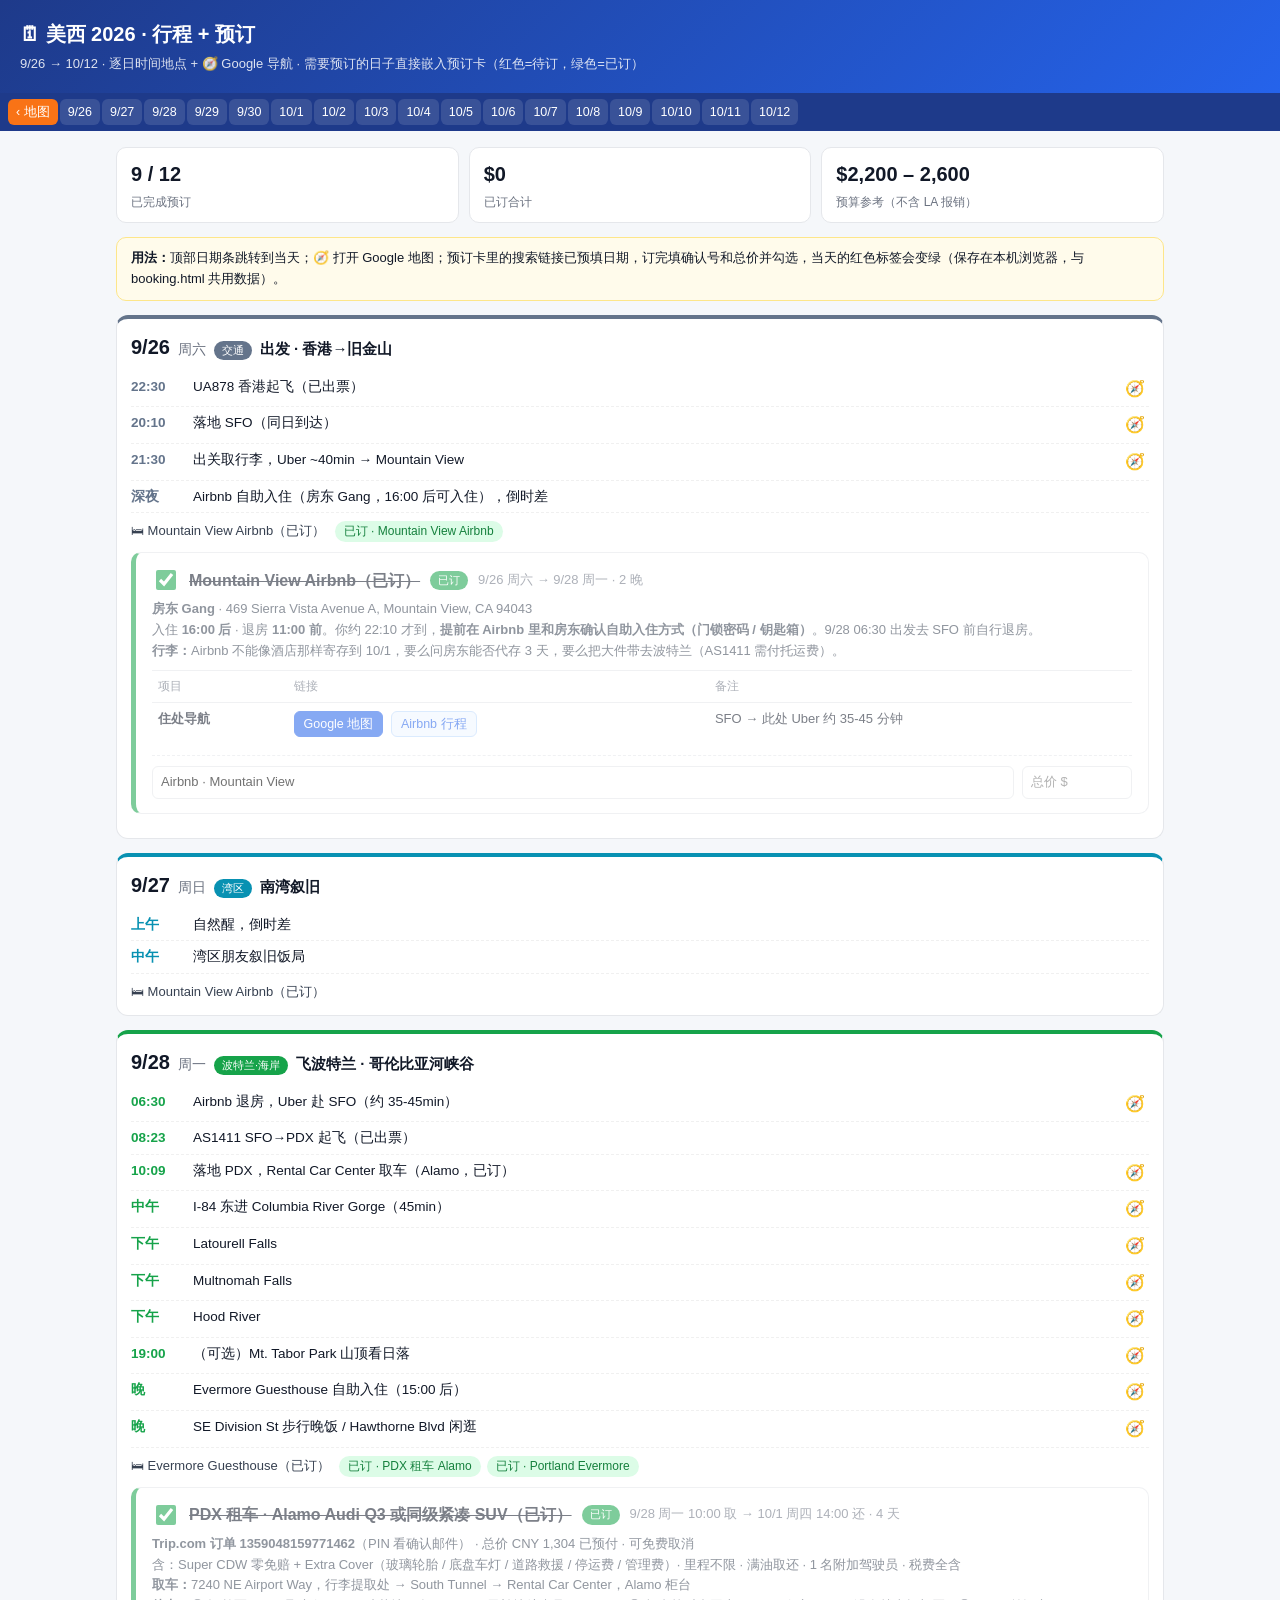
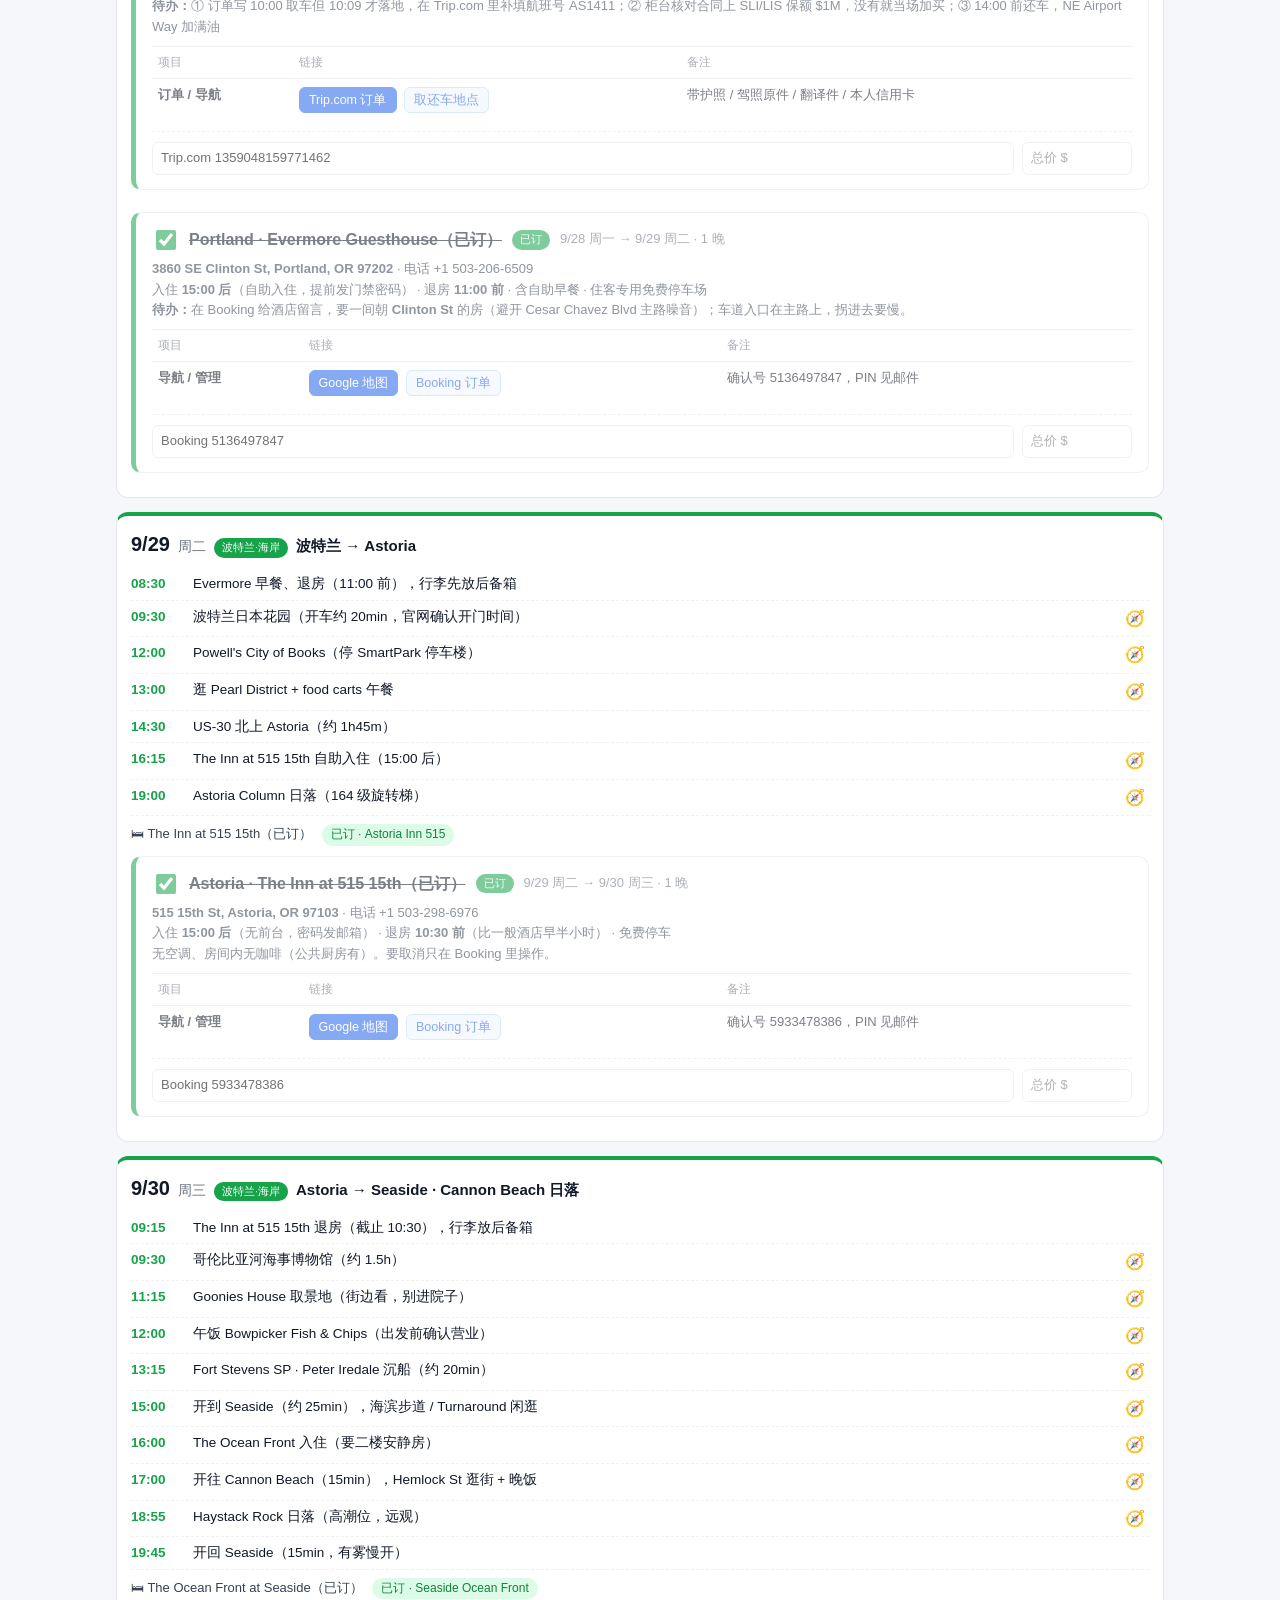
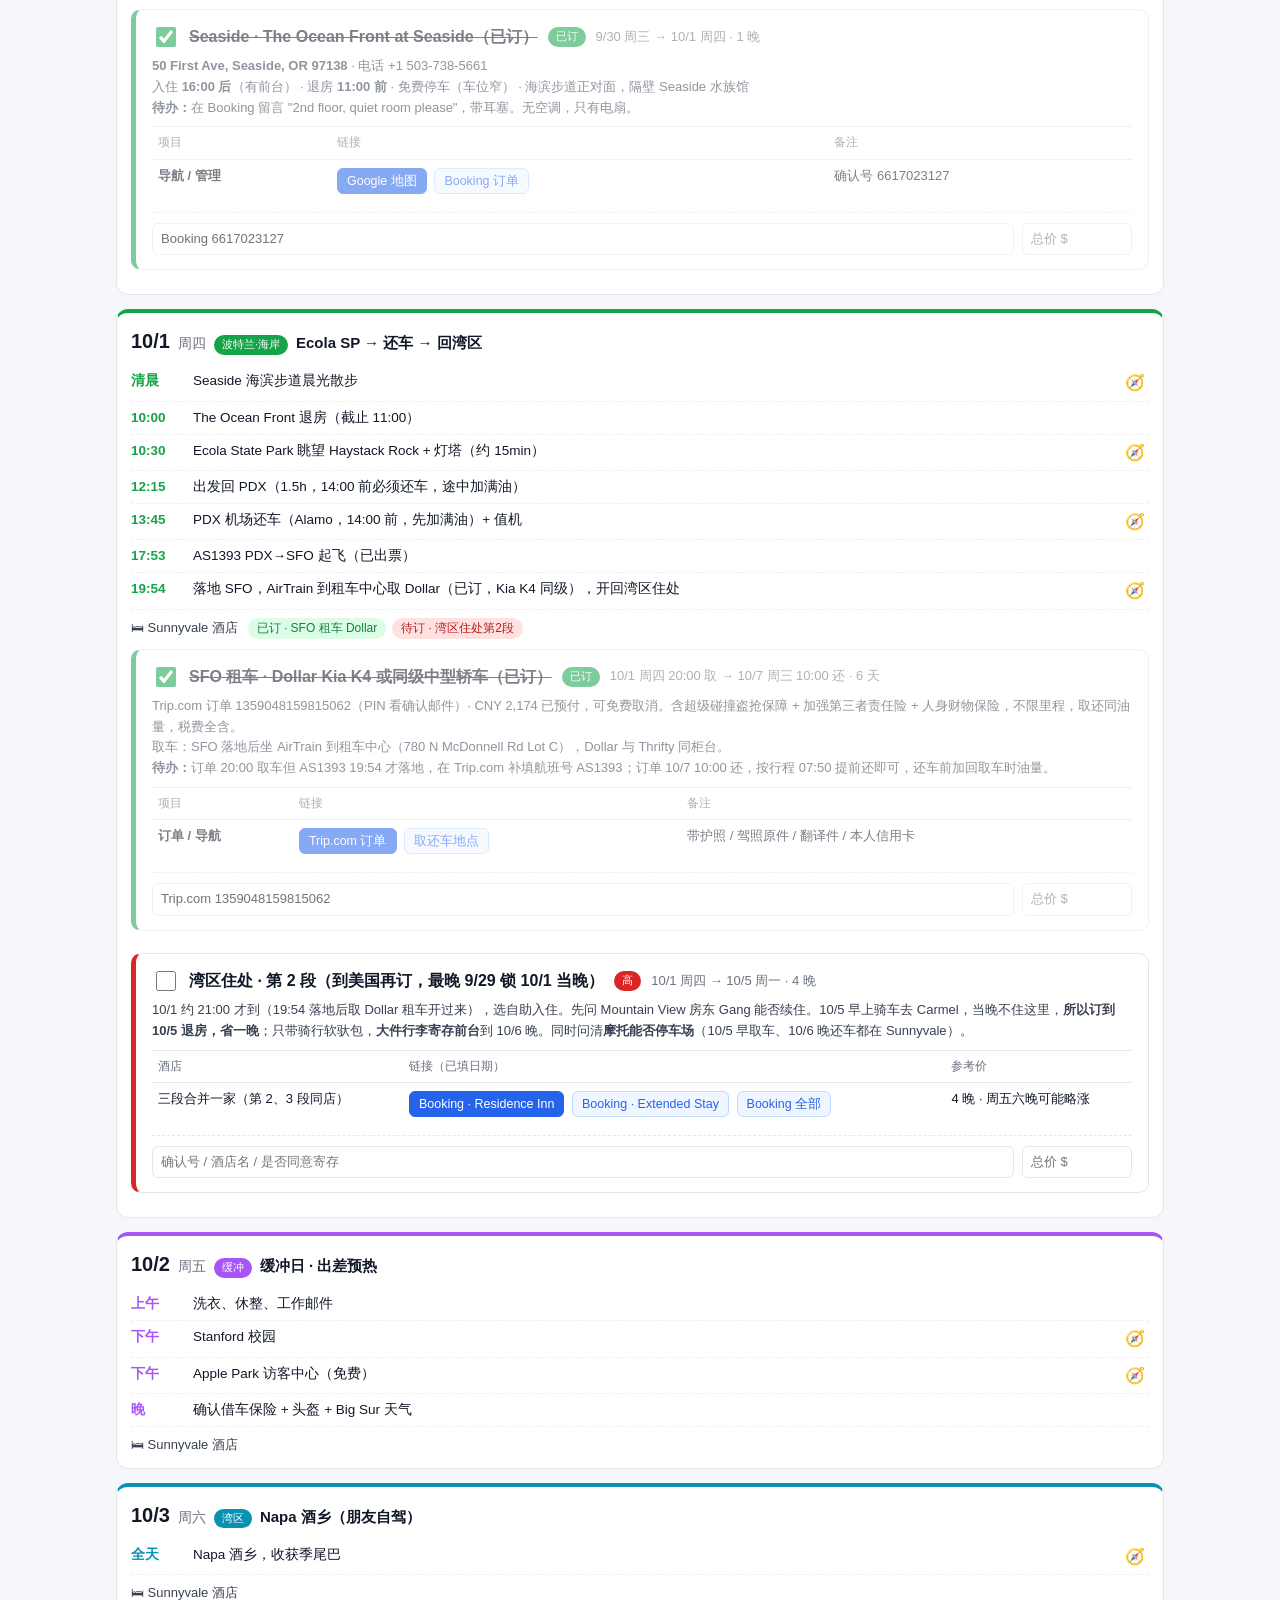
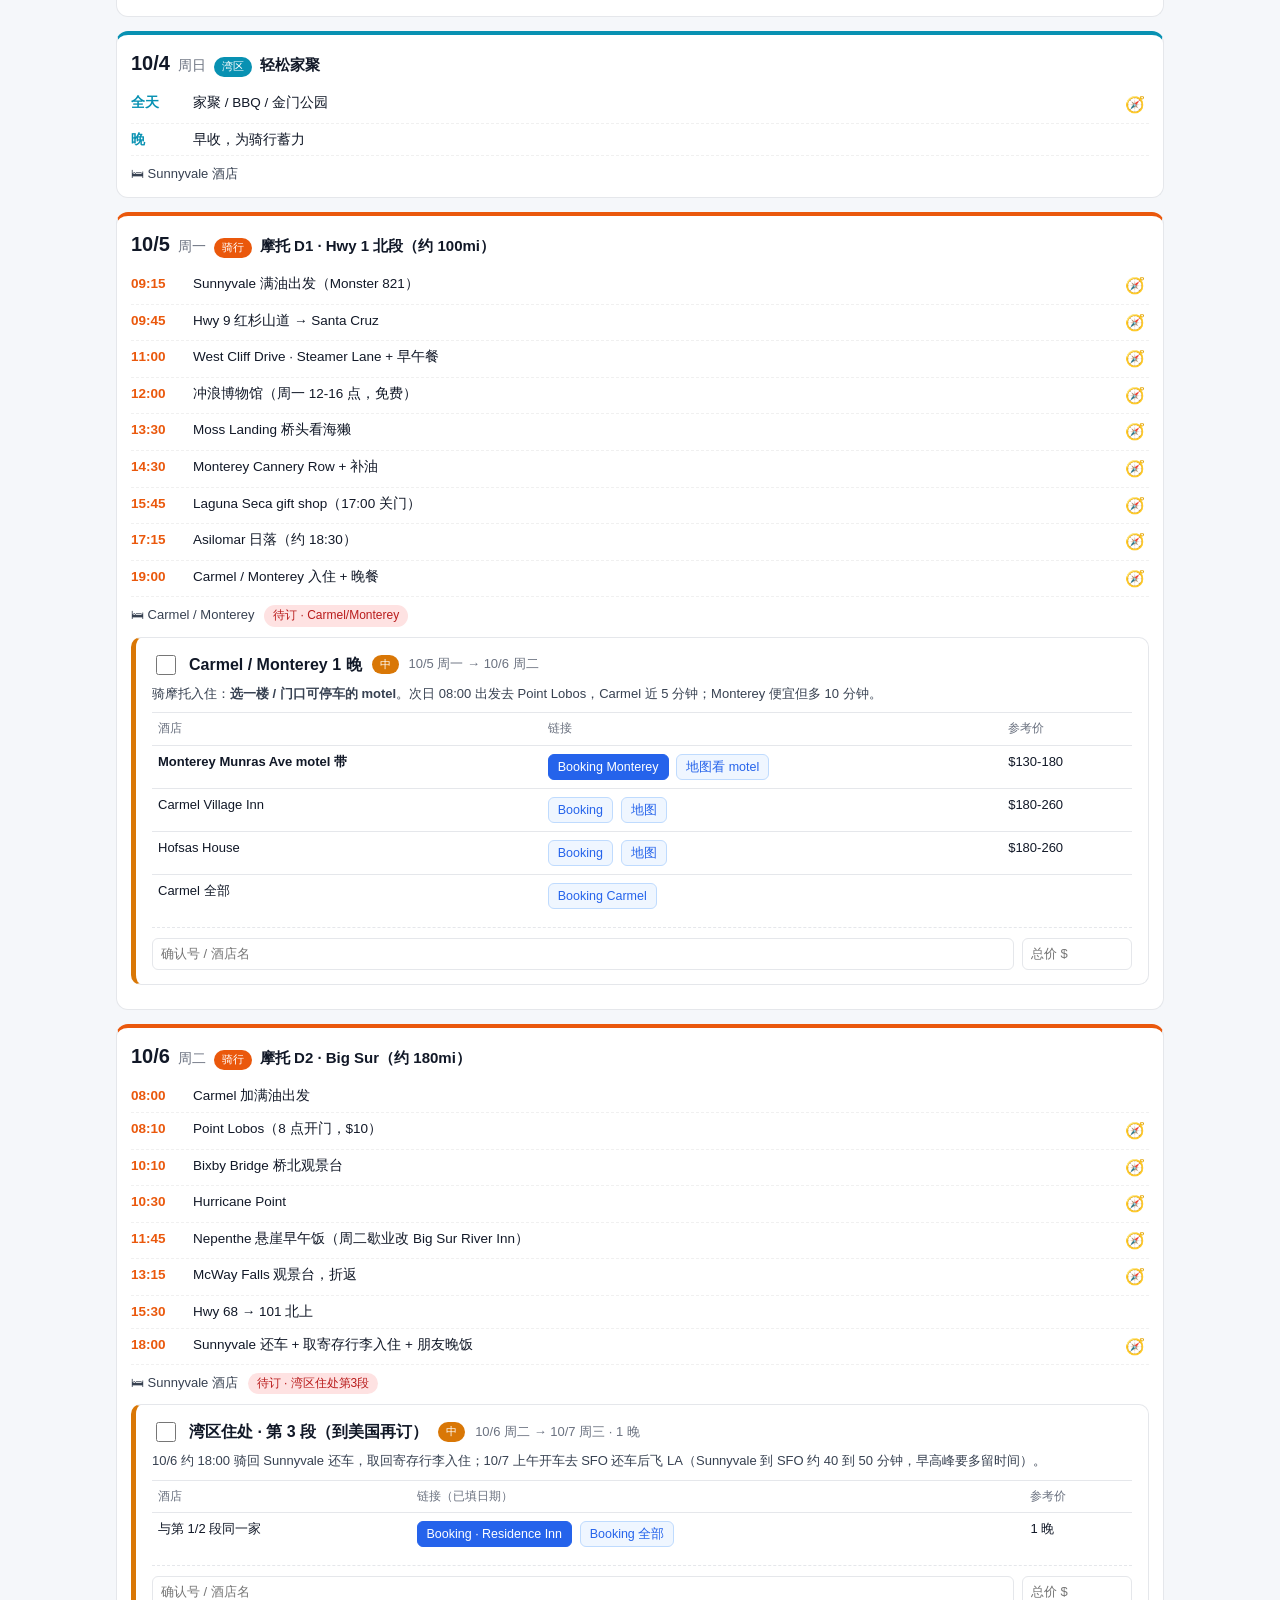
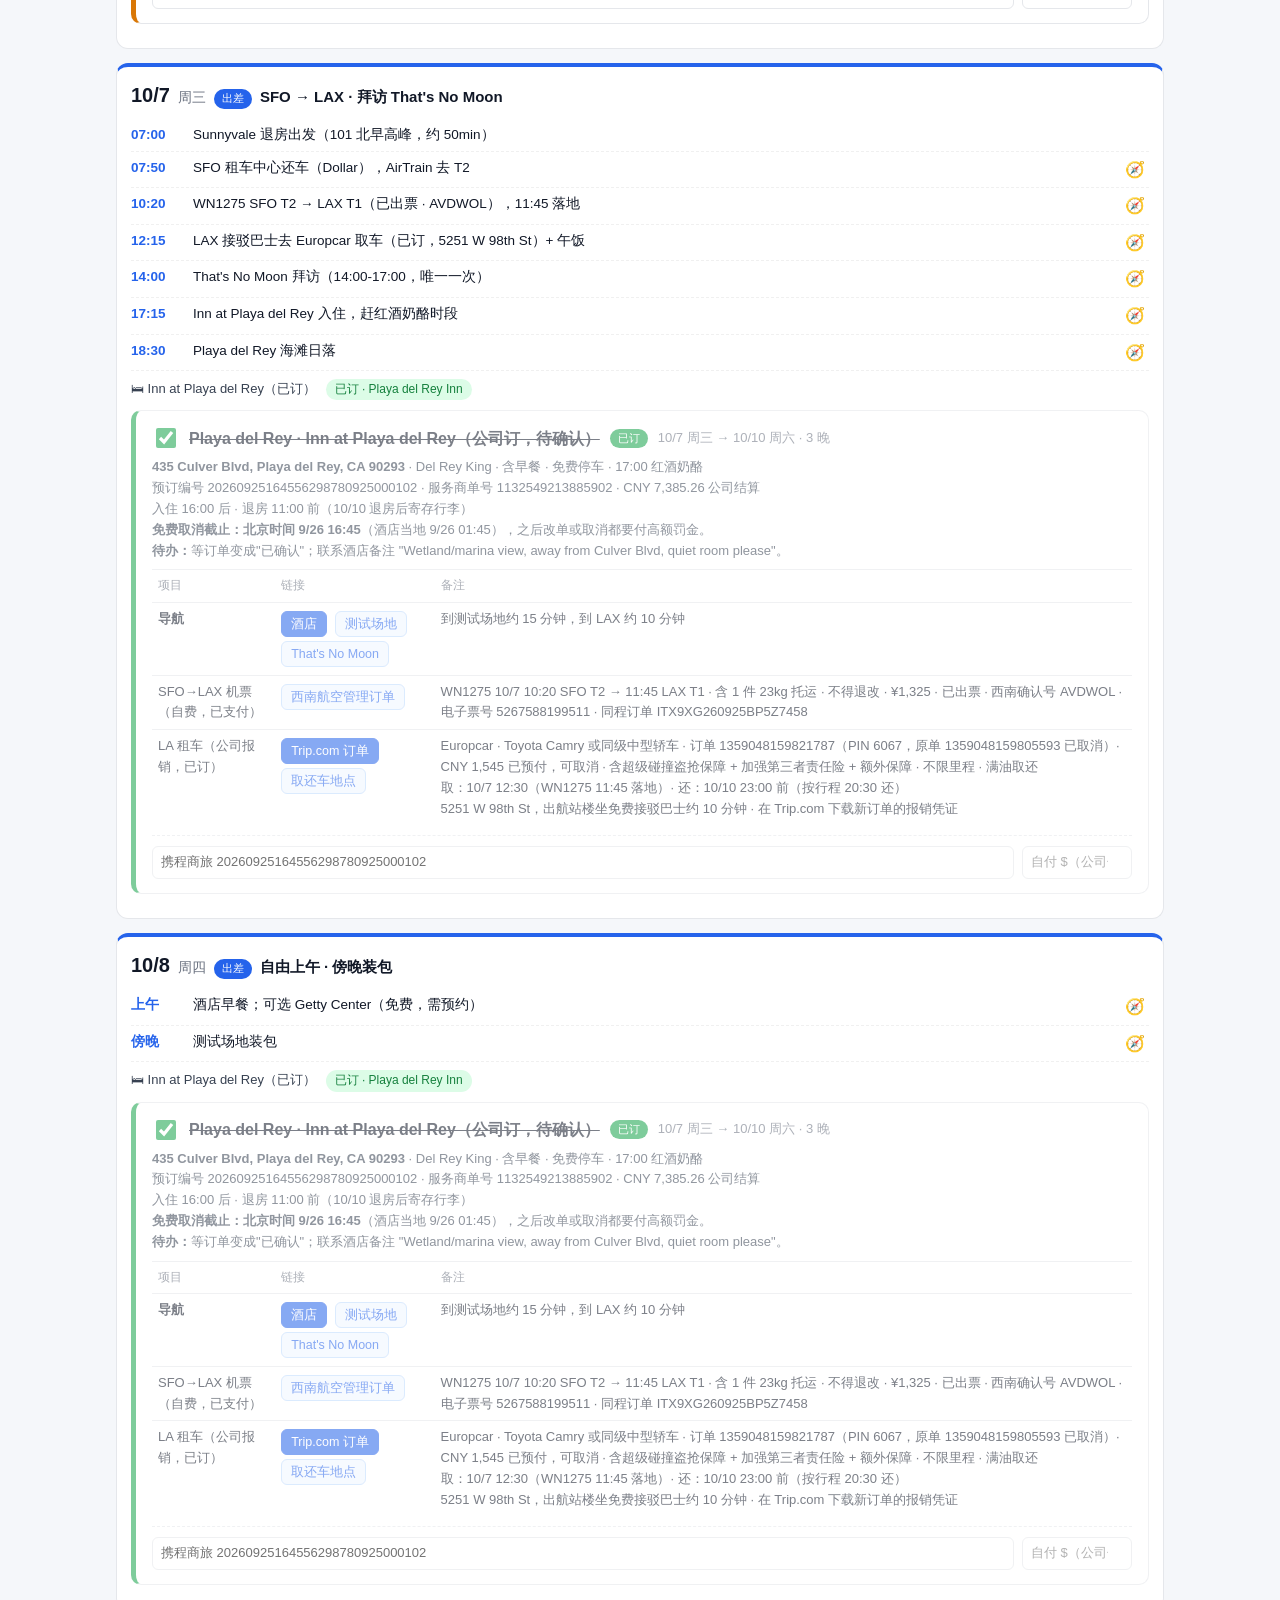
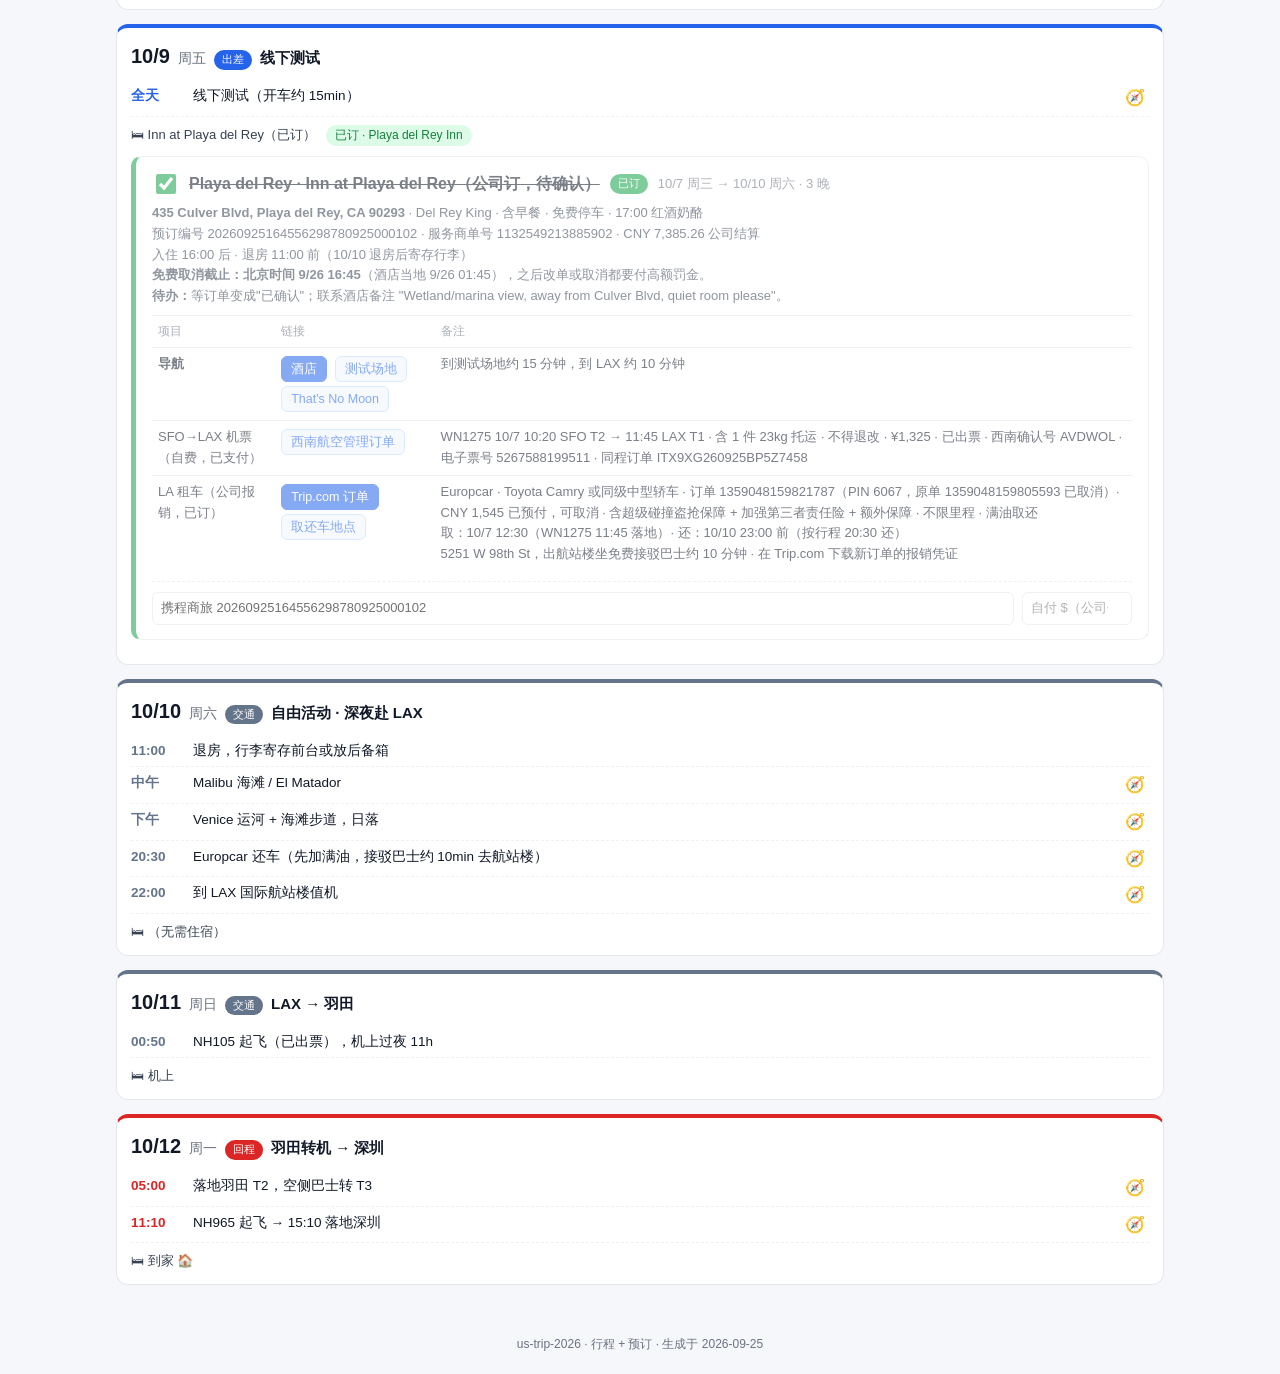
==== commit 56a1c00d: "update 0925-1814" ====
--- a/booking.html
+++ b/booking.html
@@ -267,7 +267,7 @@
   <tr><td>LA 租车（公司报销，已订）</td><td>
    <a class="btn pri" target="_blank" href="https://us.trip.com/order/all">Trip.com 订单</a>
    <a class="btn" target="_blank" href="https://www.google.com/maps/search/?api=1&query=5251+W+98th+St+Los+Angeles+CA+90045">取还车地点</a>
-  </td><td>Europcar · Toyota Camry 或同级中型轿车 · 订单 1359048159805593（PIN 看确认邮件）· CNY 1,545 已预付，可取消 · 含超级碰撞盗抢保障 + 加强第三者责任险 + 额外保障 · 不限里程 · 满油取还<br>取：10/7 10:30（航班 11:45 才落地，<b>须改到 12:30 或补填航班号 WN1275</b>，否则只保留到 12:30）· 还：10/10 23:00 前（按行程 20:30 还）<br>5251 W 98th St，出航站楼坐免费接驳巴士约 10 分钟 · 在 Trip.com 下载报销凭证</td></tr>
+  </td><td>Europcar · Toyota Camry 或同级中型轿车 · 订单 1359048159821787（PIN 6067，原单 1359048159805593 已取消）· CNY 1,545 已预付，可取消 · 含超级碰撞盗抢保障 + 加强第三者责任险 + 额外保障 · 不限里程 · 满油取还<br>取：10/7 12:30（WN1275 11:45 落地）· 还：10/10 23:00 前（按行程 20:30 还）<br>5251 W 98th St，出航站楼坐免费接驳巴士约 10 分钟 · 在 Trip.com 下载新订单的报销凭证</td></tr>
  </table>
  <div class="rec"><input class="cf" placeholder="确认号"><input class="pr" type="number" placeholder="自付 $（公司付填 0）"></div>
 </div></div>
@@ -292,7 +292,7 @@
   <tr><td>LA 租车（公司报销，已订）</td><td>
    <a class="btn pri" target="_blank" href="https://us.trip.com/order/all">Trip.com 订单</a>
    <a class="btn" target="_blank" href="https://www.google.com/maps/search/?api=1&query=5251+W+98th+St+Los+Angeles+CA+90045">取还车地点</a>
-  </td><td>Europcar · Toyota Camry 或同级中型轿车 · 订单 1359048159805593（PIN 看确认邮件）· CNY 1,545 已预付，可取消 · 含超级碰撞盗抢保障 + 加强第三者责任险 + 额外保障 · 不限里程 · 满油取还<br>取：10/7 10:30（航班 11:45 才落地，<b>须改到 12:30 或补填航班号 WN1275</b>，否则只保留到 12:30）· 还：10/10 23:00 前（按行程 20:30 还）<br>5251 W 98th St，出航站楼坐免费接驳巴士约 10 分钟 · 在 Trip.com 下载报销凭证</td></tr>
+  </td><td>Europcar · Toyota Camry 或同级中型轿车 · 订单 1359048159821787（PIN 6067，原单 1359048159805593 已取消）· CNY 1,545 已预付，可取消 · 含超级碰撞盗抢保障 + 加强第三者责任险 + 额外保障 · 不限里程 · 满油取还<br>取：10/7 12:30（WN1275 11:45 落地）· 还：10/10 23:00 前（按行程 20:30 还）<br>5251 W 98th St，出航站楼坐免费接驳巴士约 10 分钟 · 在 Trip.com 下载新订单的报销凭证</td></tr>
  </table>
  <div class="rec"><input class="cf" placeholder="确认号"><input class="pr" type="number" placeholder="自付 $（公司付填 0）"></div>
 </div></div>
@@ -317,7 +317,7 @@
   <tr><td>LA 租车（公司报销，已订）</td><td>
    <a class="btn pri" target="_blank" href="https://us.trip.com/order/all">Trip.com 订单</a>
    <a class="btn" target="_blank" href="https://www.google.com/maps/search/?api=1&query=5251+W+98th+St+Los+Angeles+CA+90045">取还车地点</a>
-  </td><td>Europcar · Toyota Camry 或同级中型轿车 · 订单 1359048159805593（PIN 看确认邮件）· CNY 1,545 已预付，可取消 · 含超级碰撞盗抢保障 + 加强第三者责任险 + 额外保障 · 不限里程 · 满油取还<br>取：10/7 10:30（航班 11:45 才落地，<b>须改到 12:30 或补填航班号 WN1275</b>，否则只保留到 12:30）· 还：10/10 23:00 前（按行程 20:30 还）<br>5251 W 98th St，出航站楼坐免费接驳巴士约 10 分钟 · 在 Trip.com 下载报销凭证</td></tr>
+  </td><td>Europcar · Toyota Camry 或同级中型轿车 · 订单 1359048159821787（PIN 6067，原单 1359048159805593 已取消）· CNY 1,545 已预付，可取消 · 含超级碰撞盗抢保障 + 加强第三者责任险 + 额外保障 · 不限里程 · 满油取还<br>取：10/7 12:30（WN1275 11:45 落地）· 还：10/10 23:00 前（按行程 20:30 还）<br>5251 W 98th St，出航站楼坐免费接驳巴士约 10 分钟 · 在 Trip.com 下载新订单的报销凭证</td></tr>
  </table>
  <div class="rec"><input class="cf" placeholder="确认号"><input class="pr" type="number" placeholder="自付 $（公司付填 0）"></div>
 </div></div>
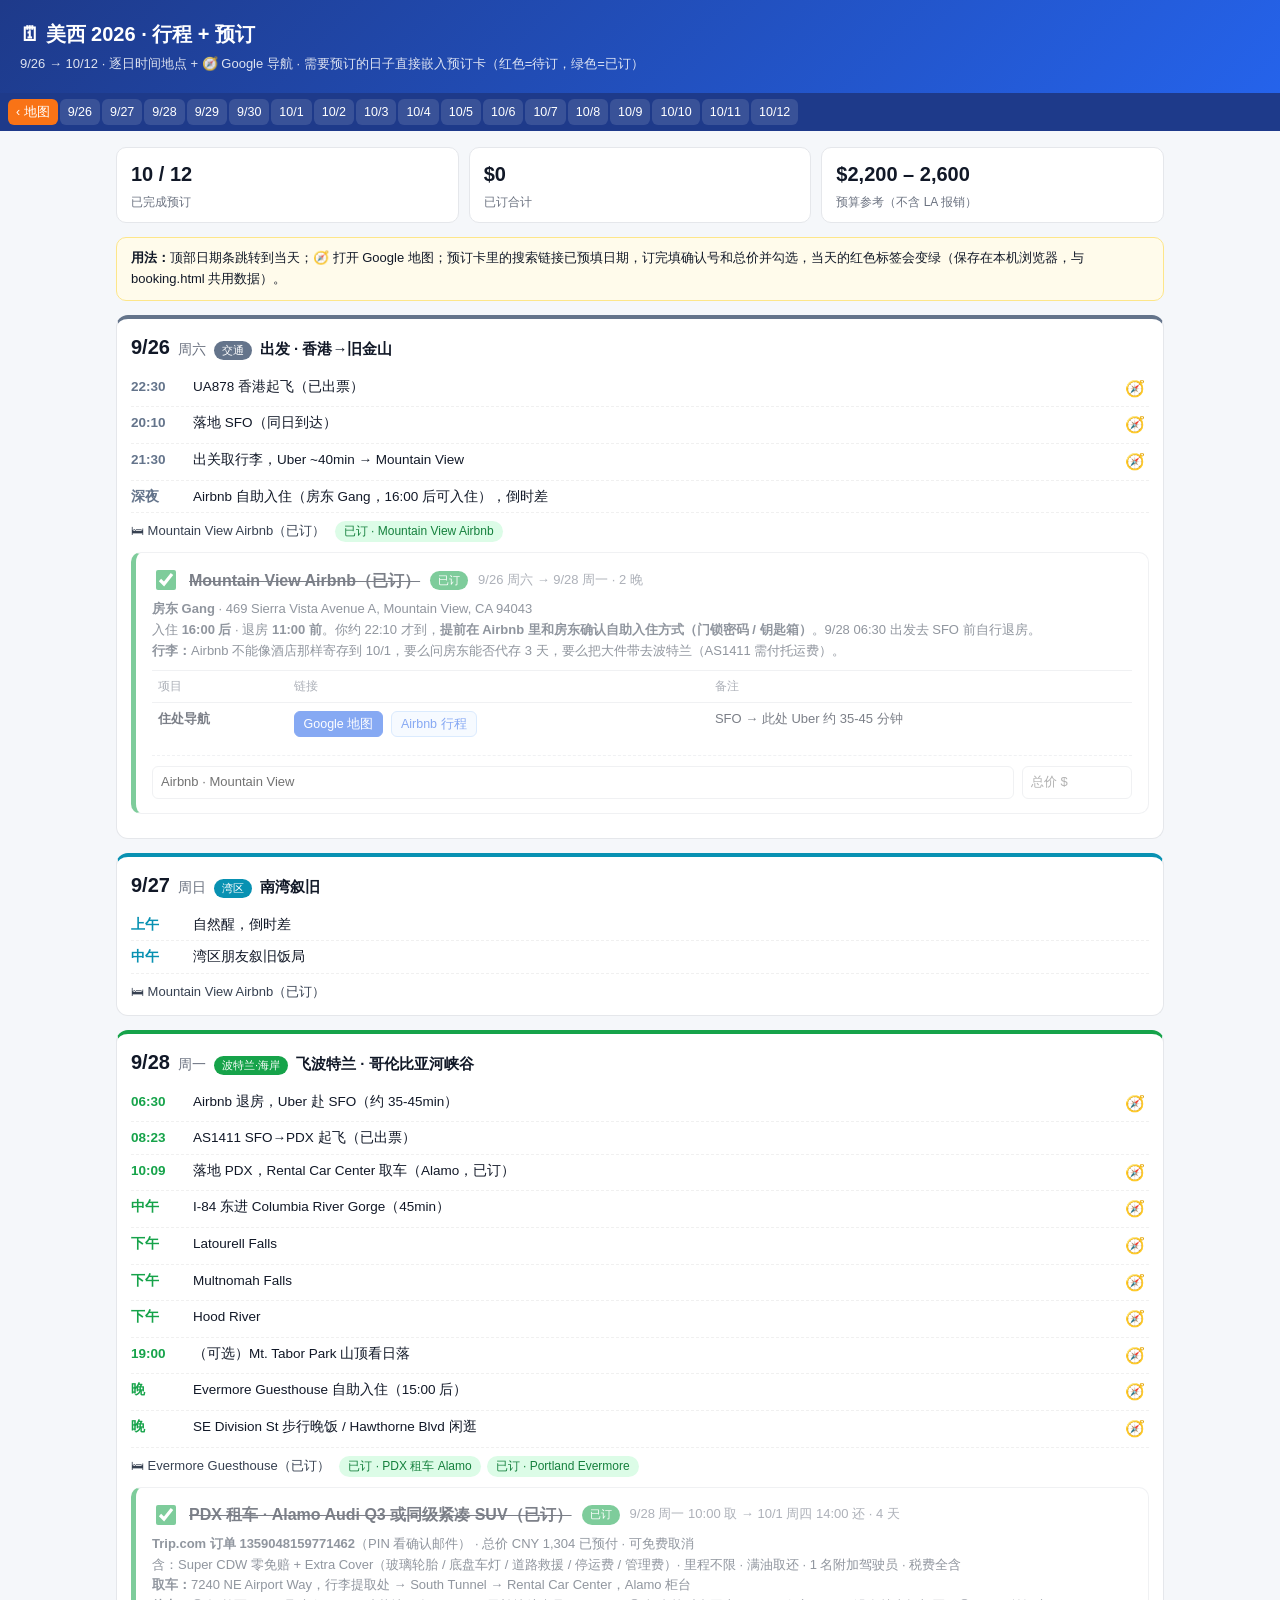
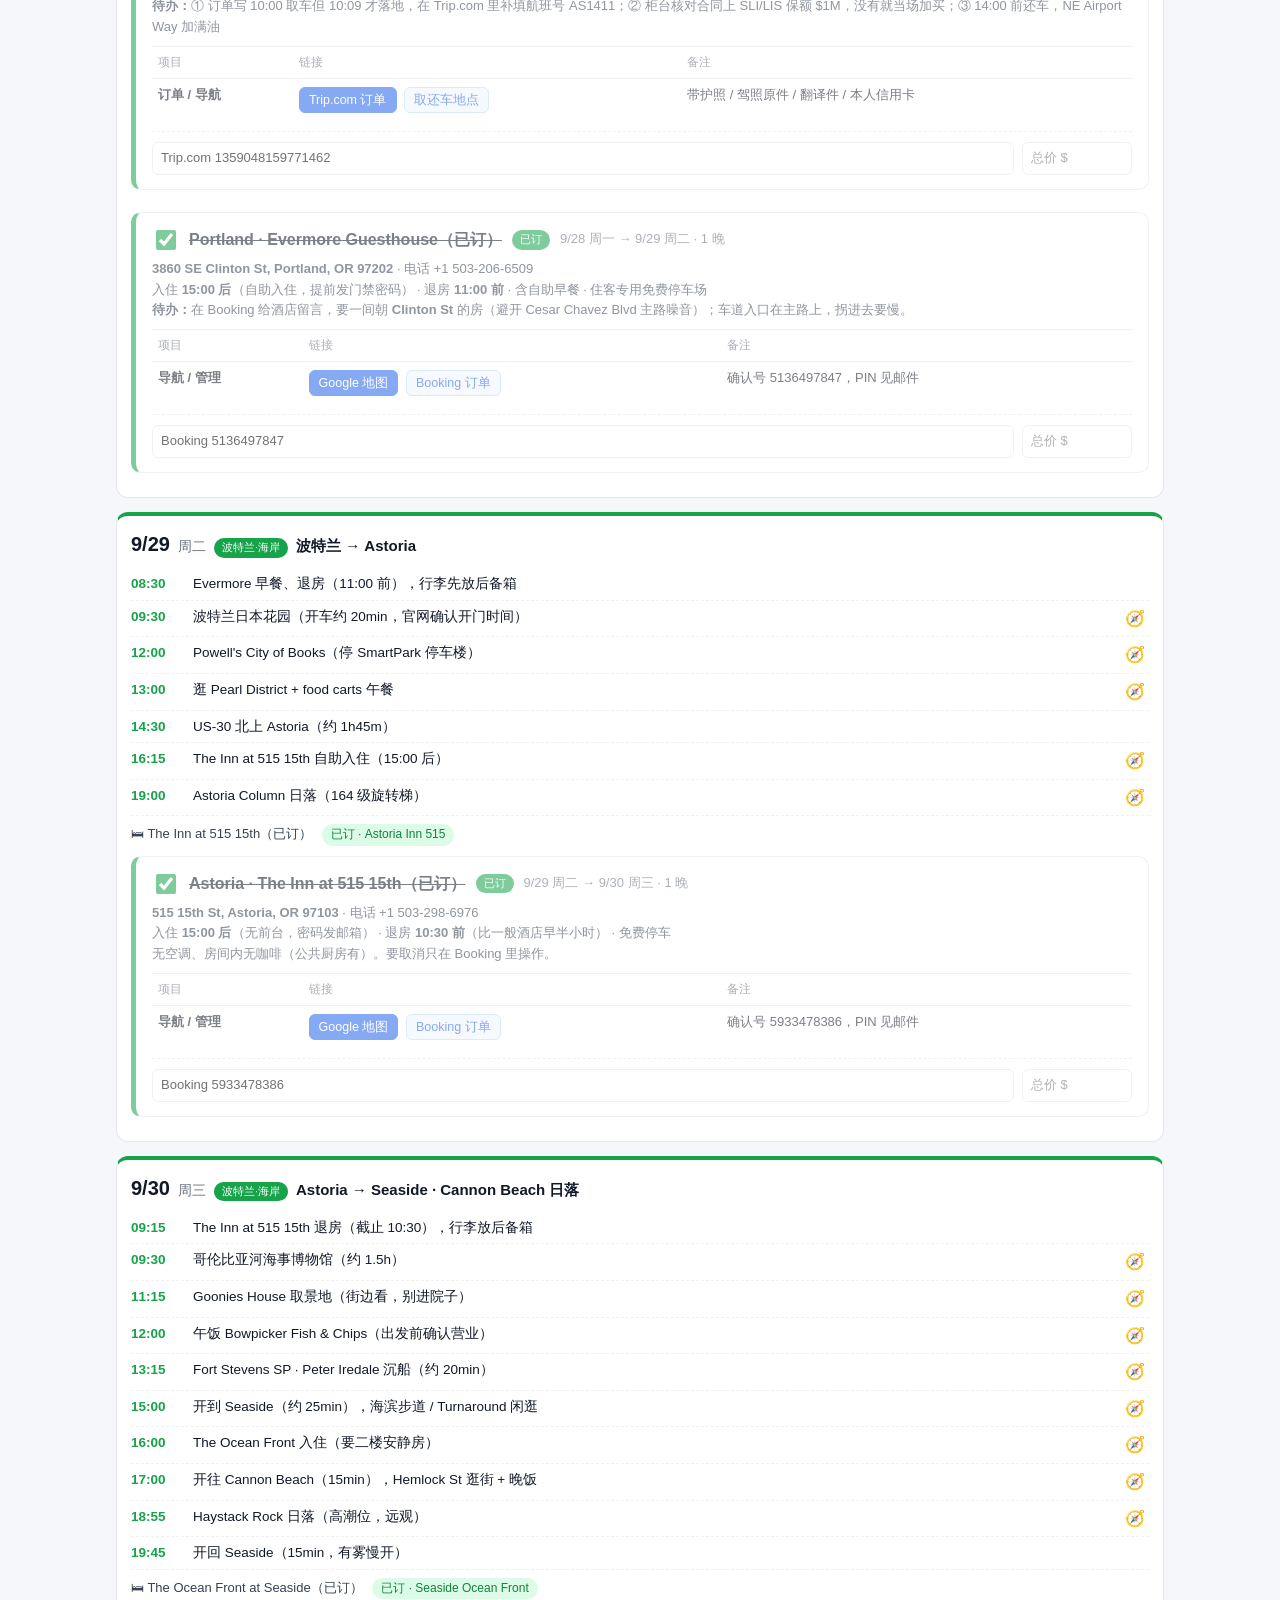
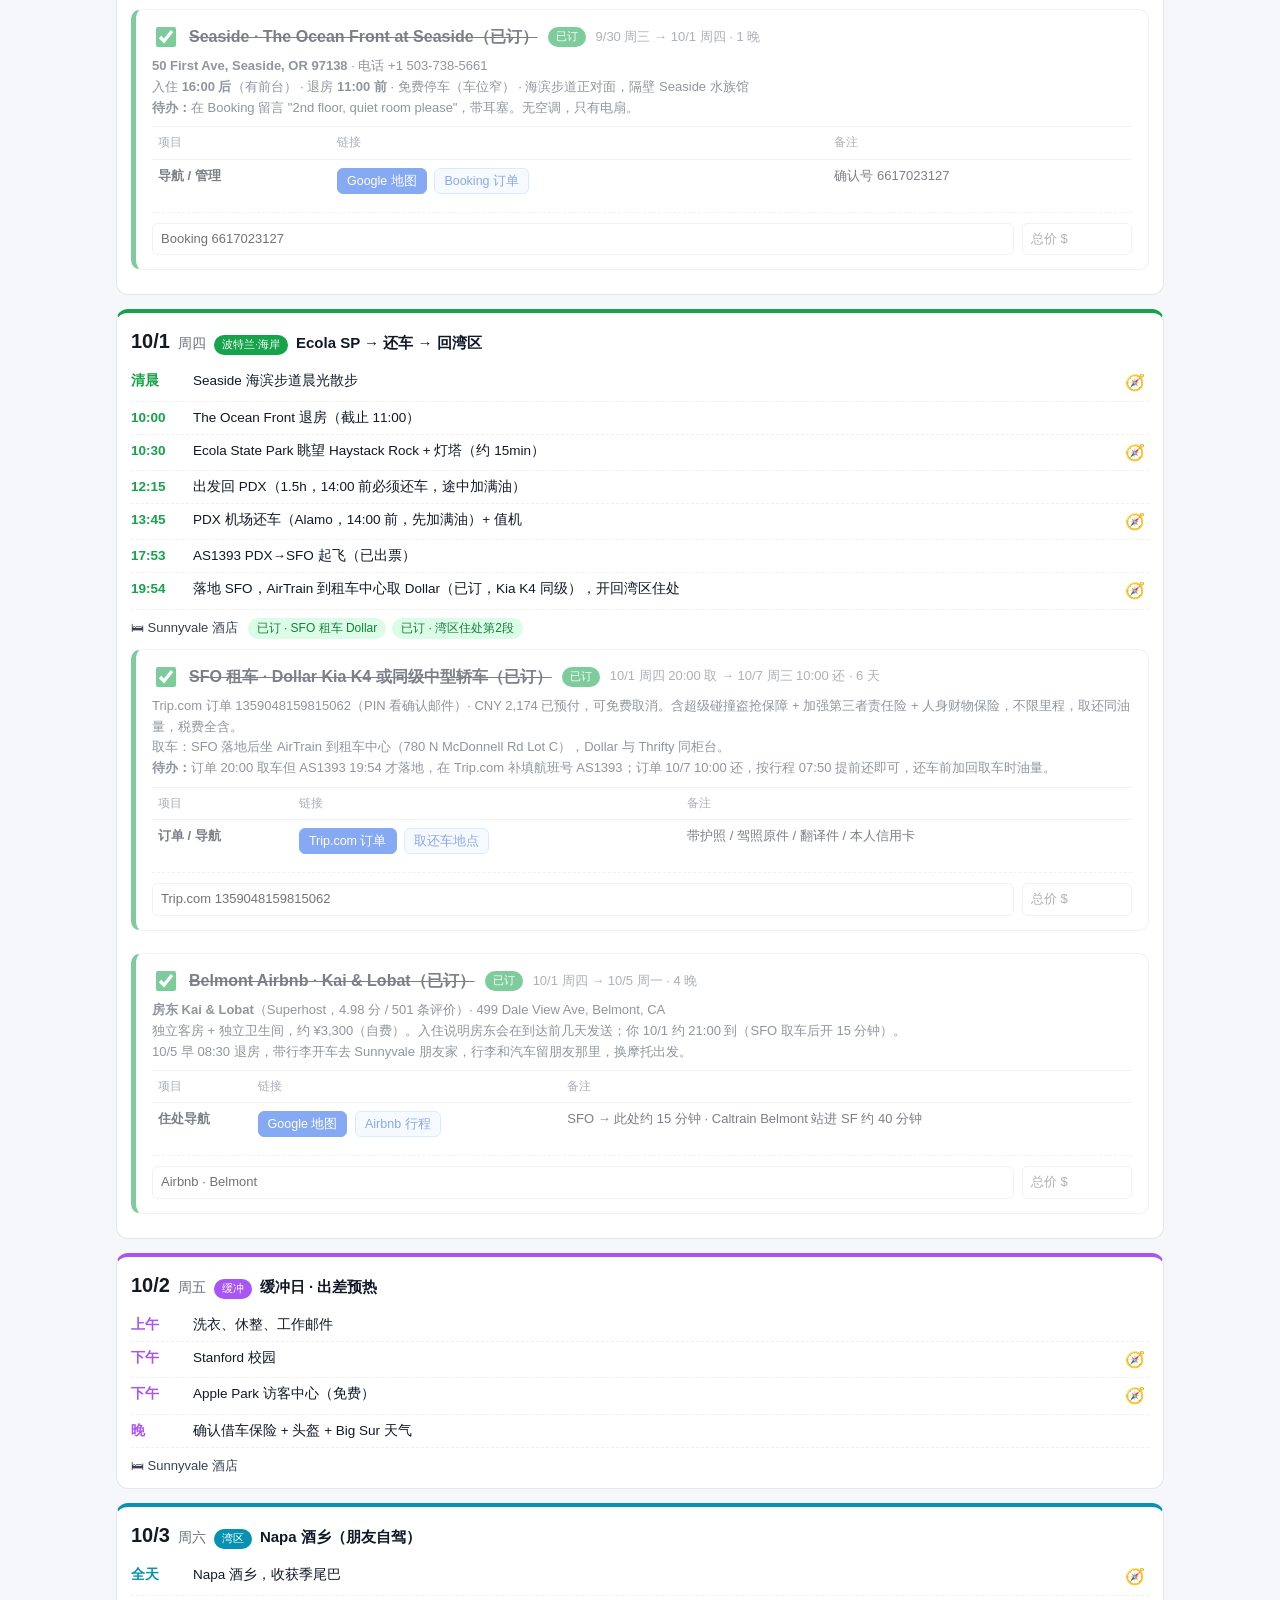
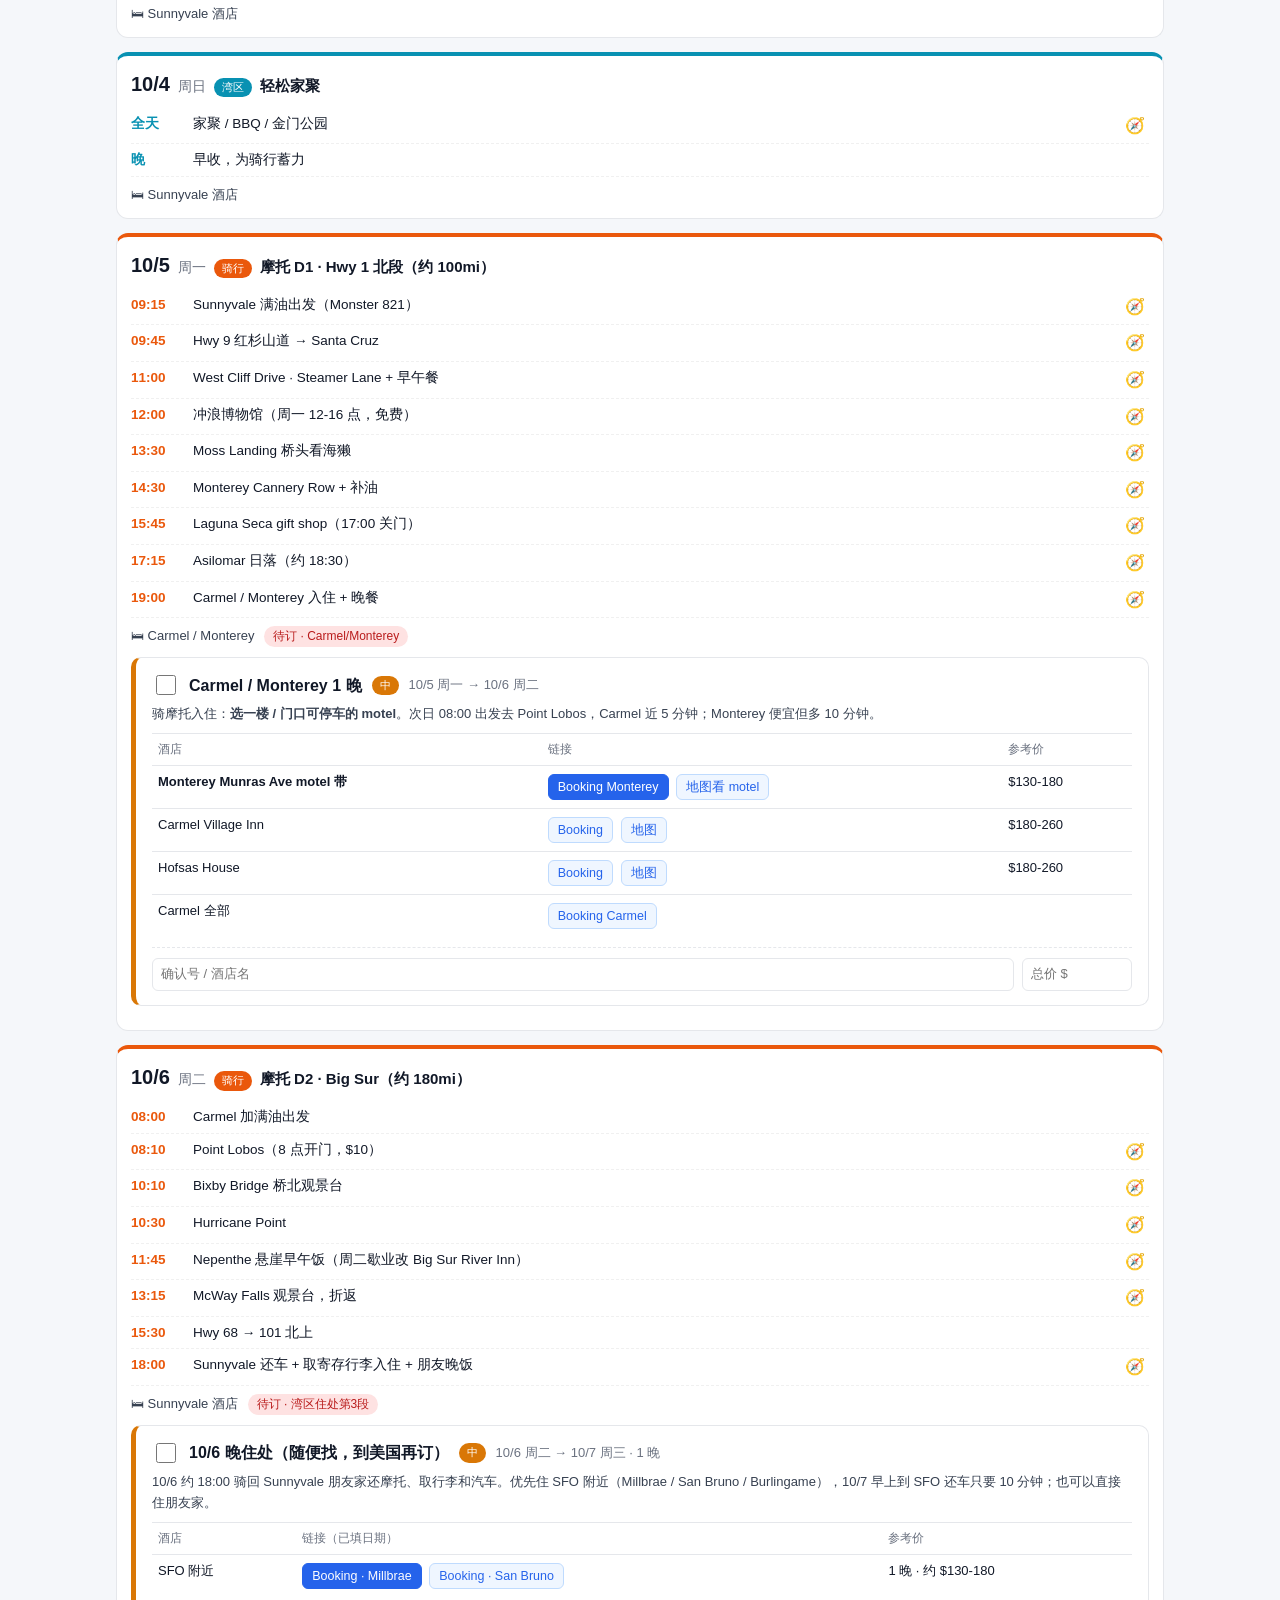
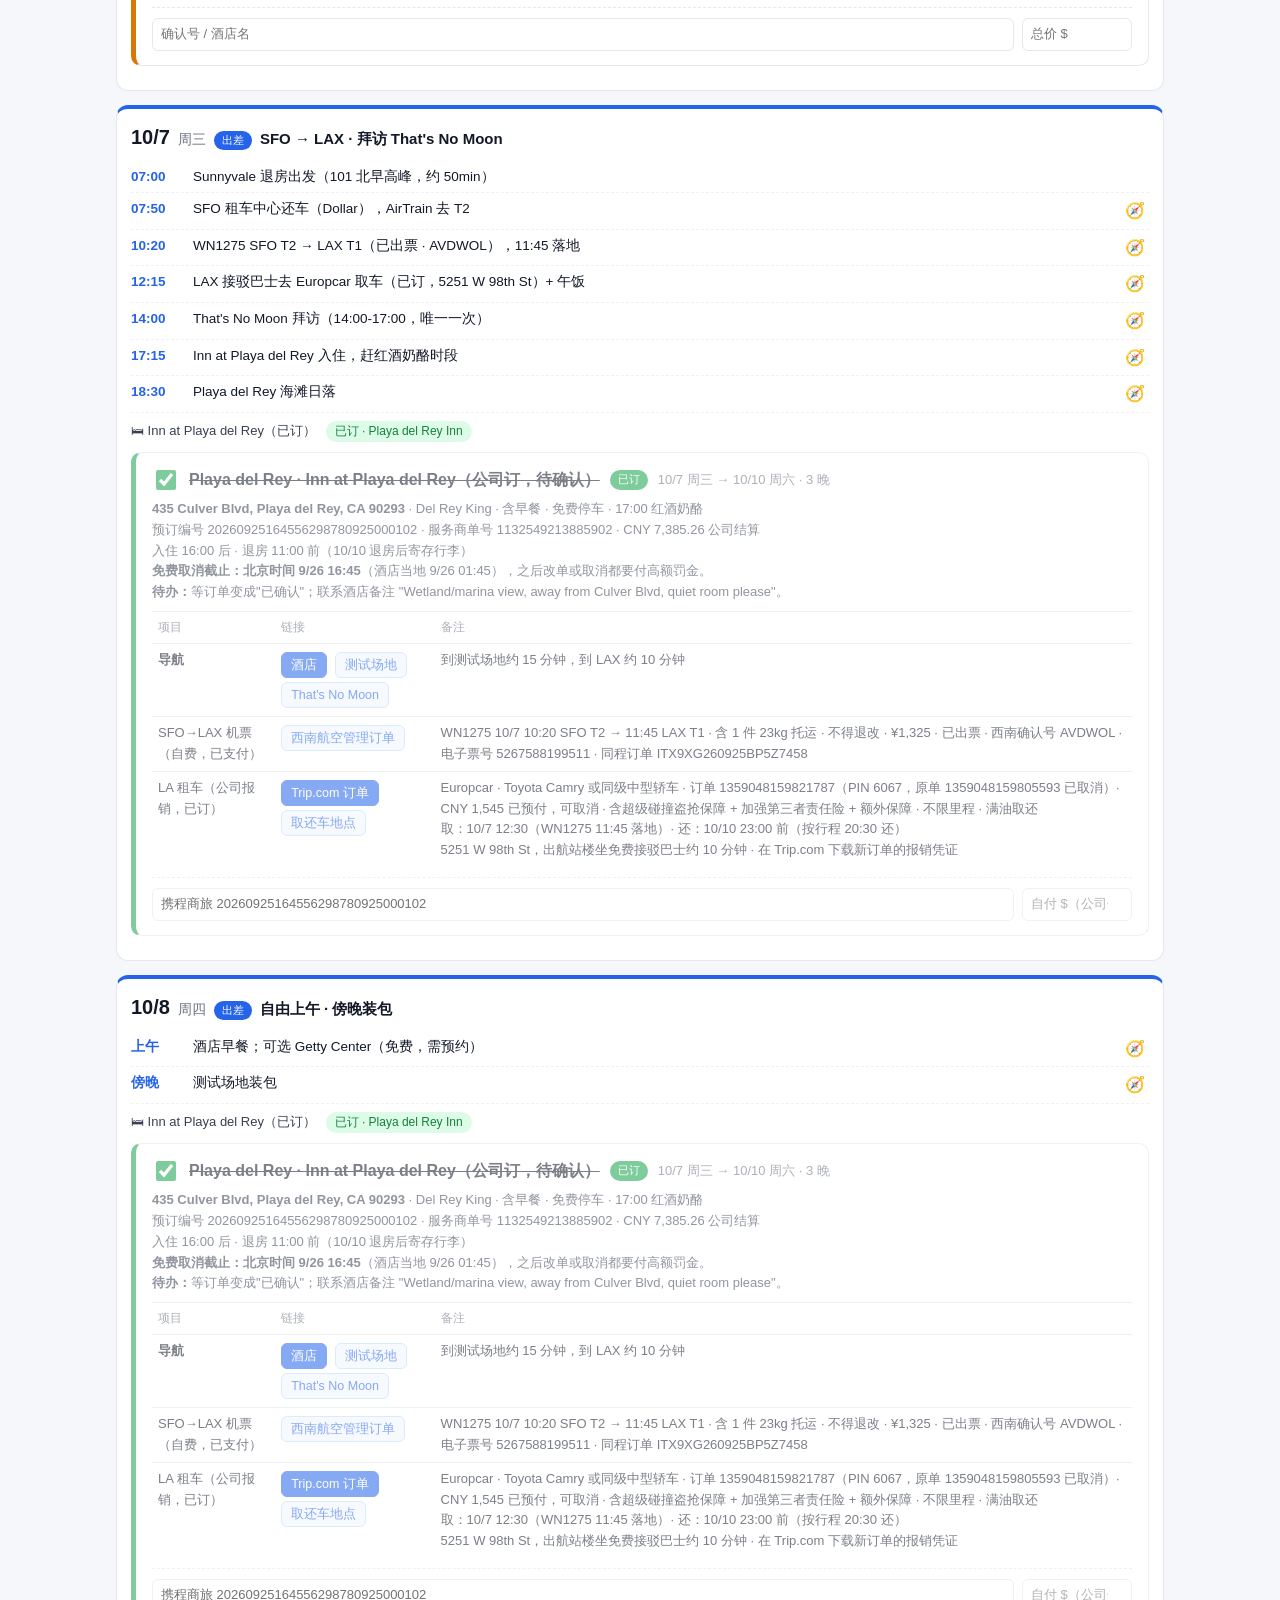
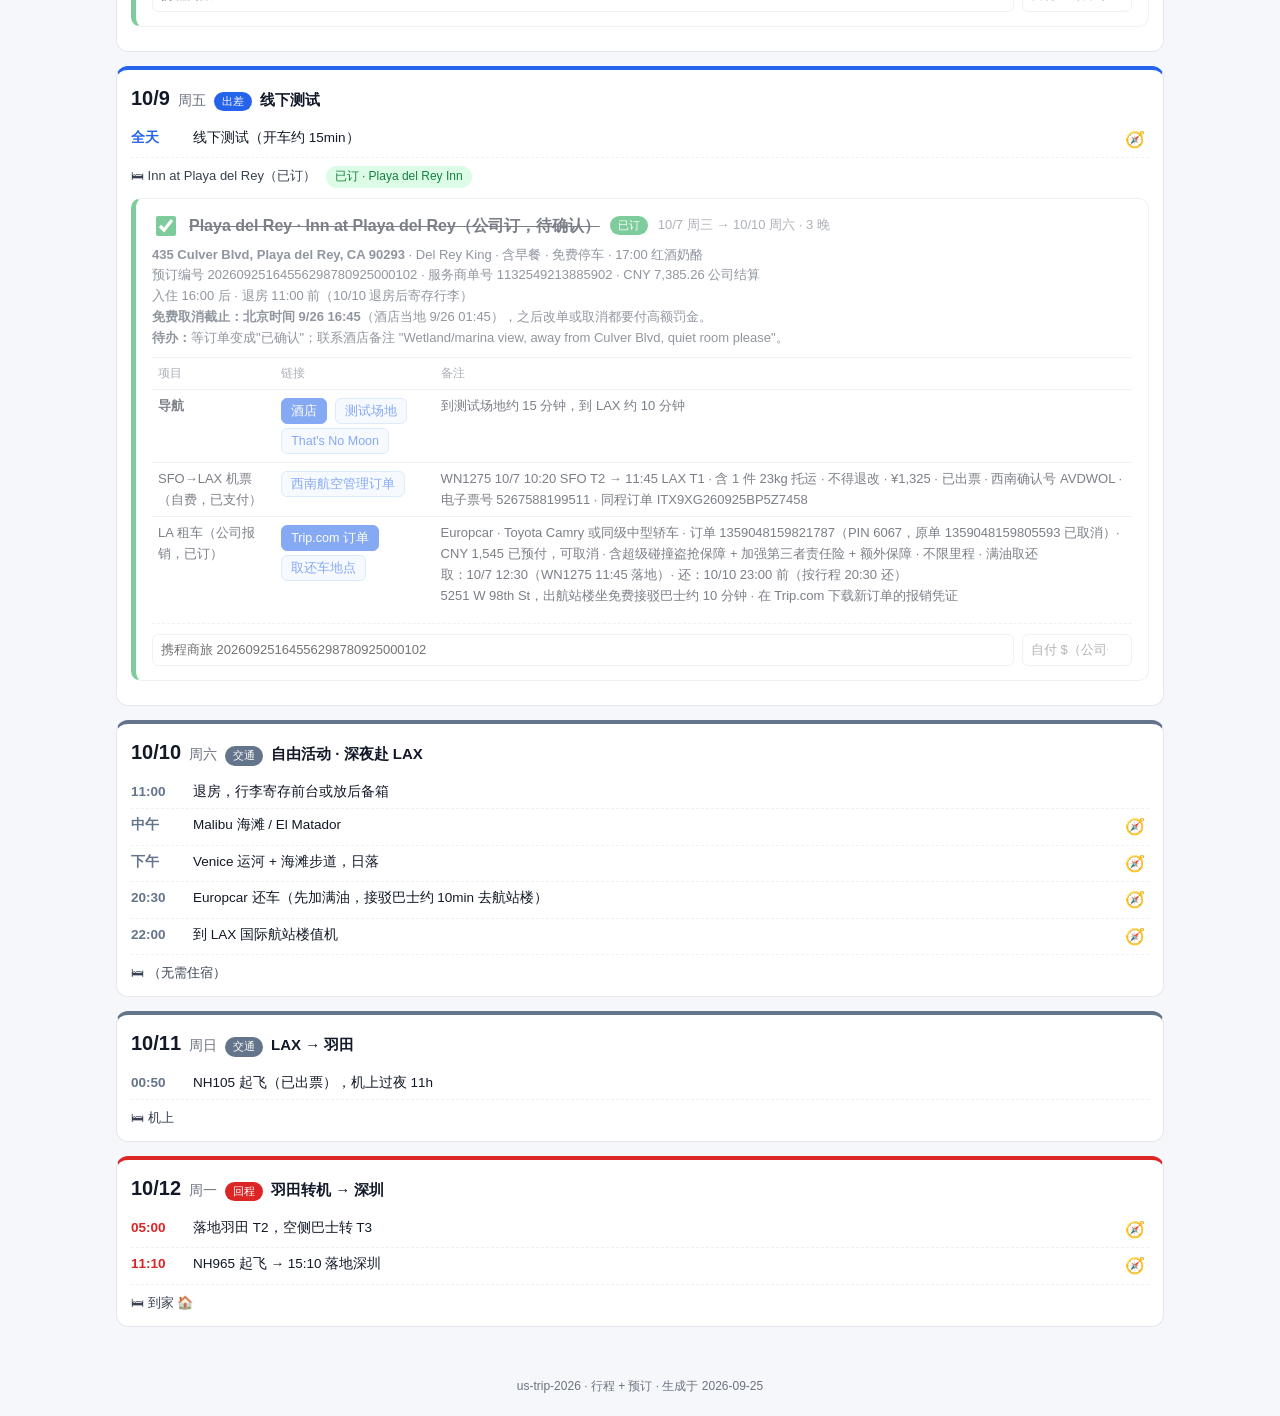
==== commit 049d37c4: "update 0925-2117" ====
--- a/booking.html
+++ b/booking.html
@@ -172,18 +172,17 @@
   </td><td>带护照 / 驾照原件 / 翻译件 / 本人信用卡</td></tr>
  </table>
  <div class="rec"><input class="cf" placeholder="确认号"><input class="pr" type="number" placeholder="总价 $"></div>
-</div></div><div id="bk-sv2" class="bkwrap"><div class="card" data-id="sv2" style="--c:var(--hot)">
- <div class="head"><input type="checkbox"><span class="ttl">湾区住处 · 第 2 段（到美国再订，最晚 9/29 锁 10/1 当晚）</span><span class="tag">高</span><span class="date">10/1 周四 → 10/5 周一 · 4 晚</span></div>
- <div class="why">10/1 约 21:00 才到（19:54 落地后取 Dollar 租车开过来），选自助入住。先问 Mountain View 房东 Gang 能否续住。10/5 早上骑车去 Carmel，当晚不住这里，<b>所以订到 10/5 退房，省一晚</b>；只带骑行软驮包，<b>大件行李寄存前台</b>到 10/6 晚。同时问清<b>摩托能否停车场</b>（10/5 早取车、10/6 晚还车都在 Sunnyvale）。</div>
- <table>
-  <tr><th>酒店</th><th>链接（已填日期）</th><th>参考价</th></tr>
-  <tr><td>三段合并一家（第 2、3 段同店）</td><td>
-   <a class="btn pri" target="_blank" href="https://www.booking.com/searchresults.html?ss=Residence+Inn+Sunnyvale&checkin=2026-10-01&checkout=2026-10-05&group_adults=1&no_rooms=1">Booking · Residence Inn</a>
-   <a class="btn" target="_blank" href="https://www.booking.com/searchresults.html?ss=Extended+Stay+America+Sunnyvale&checkin=2026-10-01&checkout=2026-10-05&group_adults=1&no_rooms=1">Booking · Extended Stay</a>
-   <a class="btn" target="_blank" href="https://www.booking.com/searchresults.html?ss=Sunnyvale%2C+California&checkin=2026-10-01&checkout=2026-10-05&group_adults=1&no_rooms=1">Booking 全部</a>
-  </td><td>4 晚 · 周五六晚可能略涨</td></tr>
- </table>
- <div class="rec"><input class="cf" placeholder="确认号 / 酒店名 / 是否同意寄存"><input class="pr" type="number" placeholder="总价 $"></div>
+</div></div><div id="bk-sv2" class="bkwrap"><div class="card" data-id="sv2" data-booked="Airbnb · Belmont" style="--c:#16a34a">
+ <div class="head"><input type="checkbox"><span class="ttl">Belmont Airbnb · Kai &amp; Lobat（已订）</span><span class="tag">已订</span><span class="date">10/1 周四 → 10/5 周一 · 4 晚</span></div>
+ <div class="why"><b>房东 Kai &amp; Lobat</b>（Superhost，4.98 分 / 501 条评价）· 499 Dale View Ave, Belmont, CA<br>独立客房 + 独立卫生间，约 ¥3,300（自费）。入住说明房东会在到达前几天发送；你 10/1 约 21:00 到（SFO 取车后开 15 分钟）。<br>10/5 早 08:30 退房，带行李开车去 Sunnyvale 朋友家，行李和汽车留朋友那里，换摩托出发。</div>
+ <table>
+  <tr><th>项目</th><th>链接</th><th>备注</th></tr>
+  <tr><td><b>住处导航</b></td><td>
+   <a class="btn pri" target="_blank" href="https://www.google.com/maps/search/?api=1&query=499+Dale+View+Ave%2C+Belmont%2C+CA">Google 地图</a>
+   <a class="btn" target="_blank" href="https://www.airbnb.com/trips">Airbnb 行程</a>
+  </td><td>SFO → 此处约 15 分钟 · Caltrain Belmont 站进 SF 约 40 分钟</td></tr>
+ </table>
+ <div class="rec"><input class="cf" placeholder="确认号（Airbnb 行程页 HM 开头）"><input class="pr" type="number" placeholder="总价 $"></div>
 </div></div>
 </section>
 <section class="day" id="d6" style="--pc:#a855f7">
@@ -235,14 +234,14 @@
  <ul class="it"><li><b>08:00</b><span>Carmel 加满油出发</span></li><li><b>08:10</b><span>Point Lobos（8 点开门，$10）</span><a class="nv" target="_blank" href="https://www.google.com/maps/search/?api=1&query=Point%20Lobos%20State%20Natural%20Reserve">🧭</a></li><li><b>10:10</b><span>Bixby Bridge 桥北观景台</span><a class="nv" target="_blank" href="https://www.google.com/maps/search/?api=1&query=Bixby%20Creek%20Bridge">🧭</a></li><li><b>10:30</b><span>Hurricane Point</span><a class="nv" target="_blank" href="https://www.google.com/maps/search/?api=1&query=Hurricane%20Point%20Big%20Sur">🧭</a></li><li><b>11:45</b><span>Nepenthe 悬崖早午饭（周二歇业改 Big Sur River Inn）</span><a class="nv" target="_blank" href="https://www.google.com/maps/search/?api=1&query=Nepenthe%20Big%20Sur">🧭</a></li><li><b>13:15</b><span>McWay Falls 观景台，折返</span><a class="nv" target="_blank" href="https://www.google.com/maps/search/?api=1&query=McWay%20Falls">🧭</a></li><li><b>15:30</b><span>Hwy 68 → 101 北上</span></li><li><b>18:00</b><span>Sunnyvale 还车 + 取寄存行李入住 + 朋友晚饭</span><a class="nv" target="_blank" href="https://www.google.com/maps/search/?api=1&query=Sunnyvale%2C%20CA">🧭</a></li></ul>
  <div class="st">🛏 Sunnyvale 酒店 <a class="pill" href="#bk-sv3" data-pill="sv3">待订 · 湾区住处第3段</a></div>
  <div id="bk-sv3" class="bkwrap"><div class="card" data-id="sv3" style="--c:var(--mid)">
- <div class="head"><input type="checkbox"><span class="ttl">湾区住处 · 第 3 段（到美国再订）</span><span class="tag">中</span><span class="date">10/6 周二 → 10/7 周三 · 1 晚</span></div>
- <div class="why">10/6 约 18:00 骑回 Sunnyvale 还车，取回寄存行李入住；10/7 上午开车去 SFO 还车后飞 LA（Sunnyvale 到 SFO 约 40 到 50 分钟，早高峰要多留时间）。</div>
+ <div class="head"><input type="checkbox"><span class="ttl">10/6 晚住处（随便找，到美国再订）</span><span class="tag">中</span><span class="date">10/6 周二 → 10/7 周三 · 1 晚</span></div>
+ <div class="why">10/6 约 18:00 骑回 Sunnyvale 朋友家还摩托、取行李和汽车。优先住 SFO 附近（Millbrae / San Bruno / Burlingame），10/7 早上到 SFO 还车只要 10 分钟；也可以直接住朋友家。</div>
  <table>
   <tr><th>酒店</th><th>链接（已填日期）</th><th>参考价</th></tr>
-  <tr><td>与第 1/2 段同一家</td><td>
-   <a class="btn pri" target="_blank" href="https://www.booking.com/searchresults.html?ss=Residence+Inn+Sunnyvale&checkin=2026-10-06&checkout=2026-10-07&group_adults=1&no_rooms=1">Booking · Residence Inn</a>
-   <a class="btn" target="_blank" href="https://www.booking.com/searchresults.html?ss=Sunnyvale%2C+California&checkin=2026-10-06&checkout=2026-10-07&group_adults=1&no_rooms=1">Booking 全部</a>
-  </td><td>1 晚</td></tr>
+  <tr><td>SFO 附近</td><td>
+   <a class="btn pri" target="_blank" href="https://www.booking.com/searchresults.html?ss=Millbrae%2C+California&checkin=2026-10-06&checkout=2026-10-07&group_adults=1&no_rooms=1">Booking · Millbrae</a>
+   <a class="btn" target="_blank" href="https://www.booking.com/searchresults.html?ss=San+Bruno%2C+California&checkin=2026-10-06&checkout=2026-10-07&group_adults=1&no_rooms=1">Booking · San Bruno</a>
+  </td><td>1 晚 · 约 $130-180</td></tr>
  </table>
  <div class="rec"><input class="cf" placeholder="确认号 / 酒店名"><input class="pr" type="number" placeholder="总价 $"></div>
 </div></div>
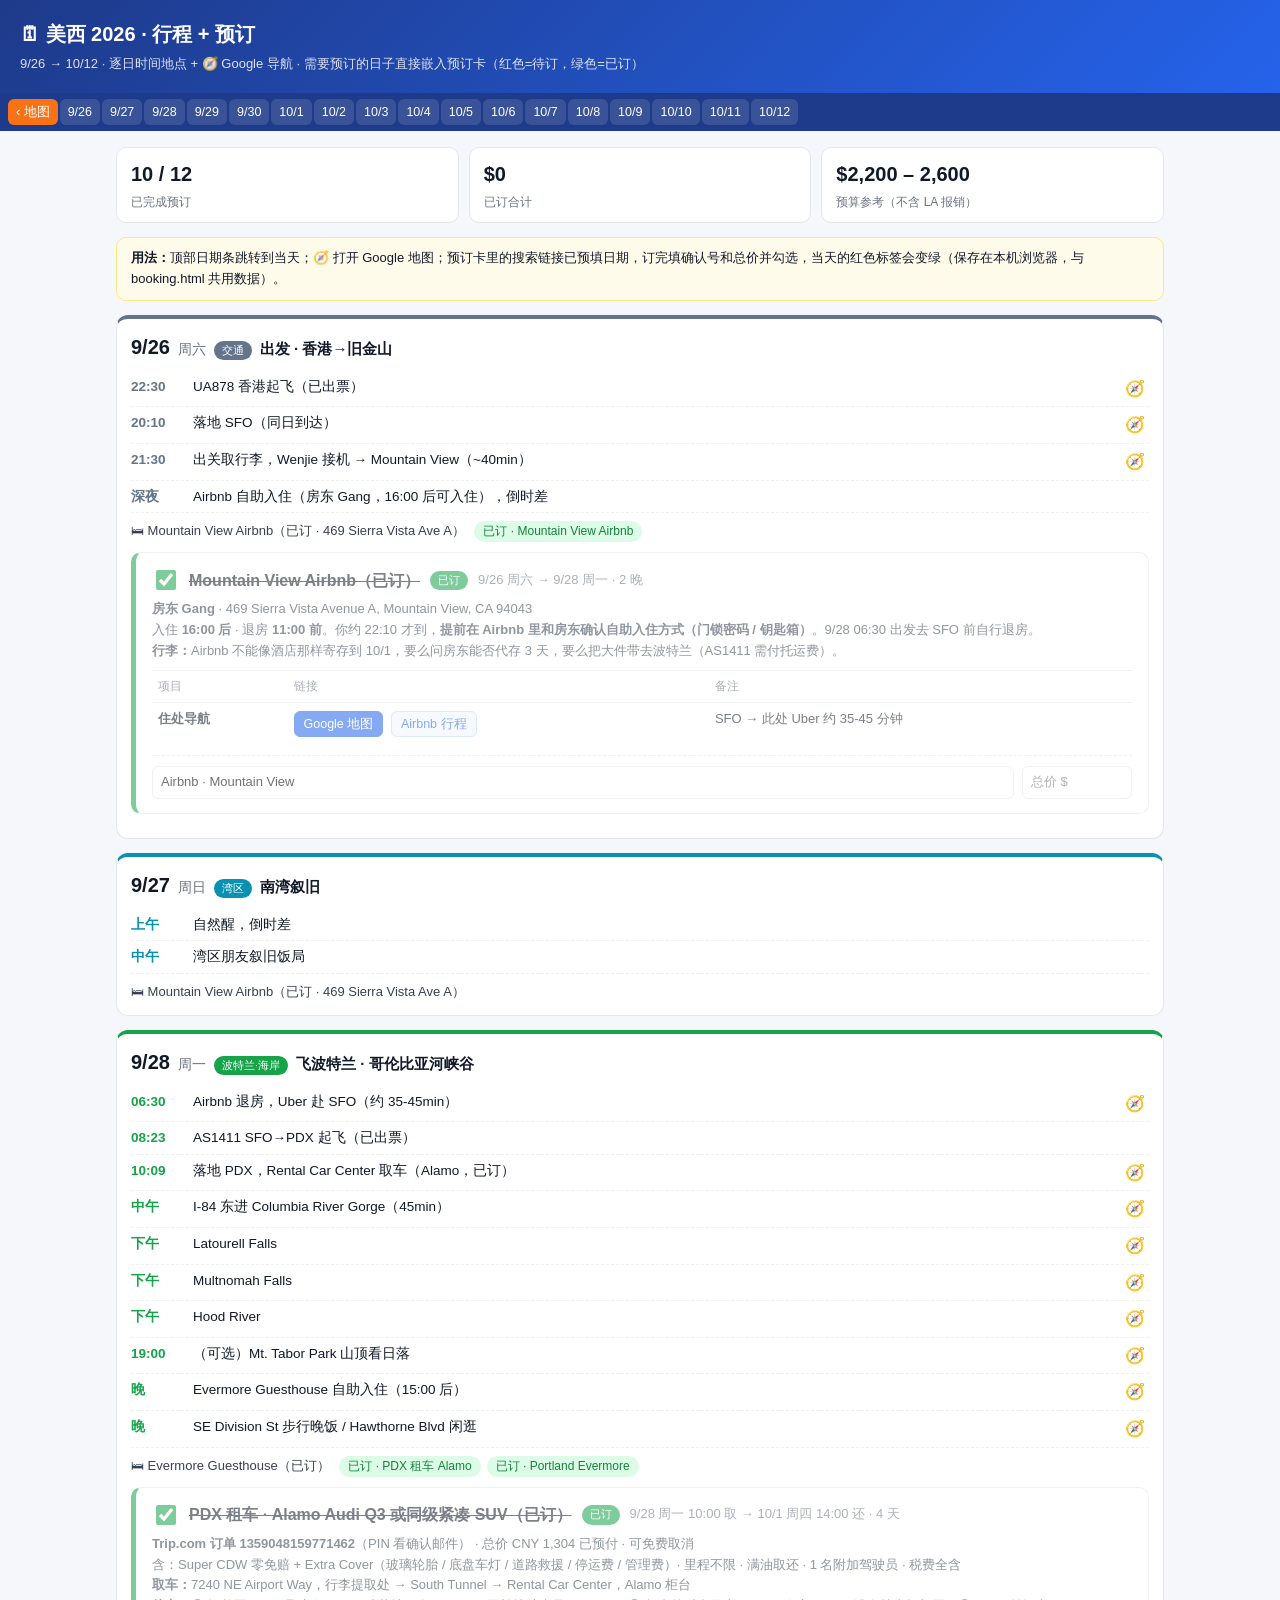
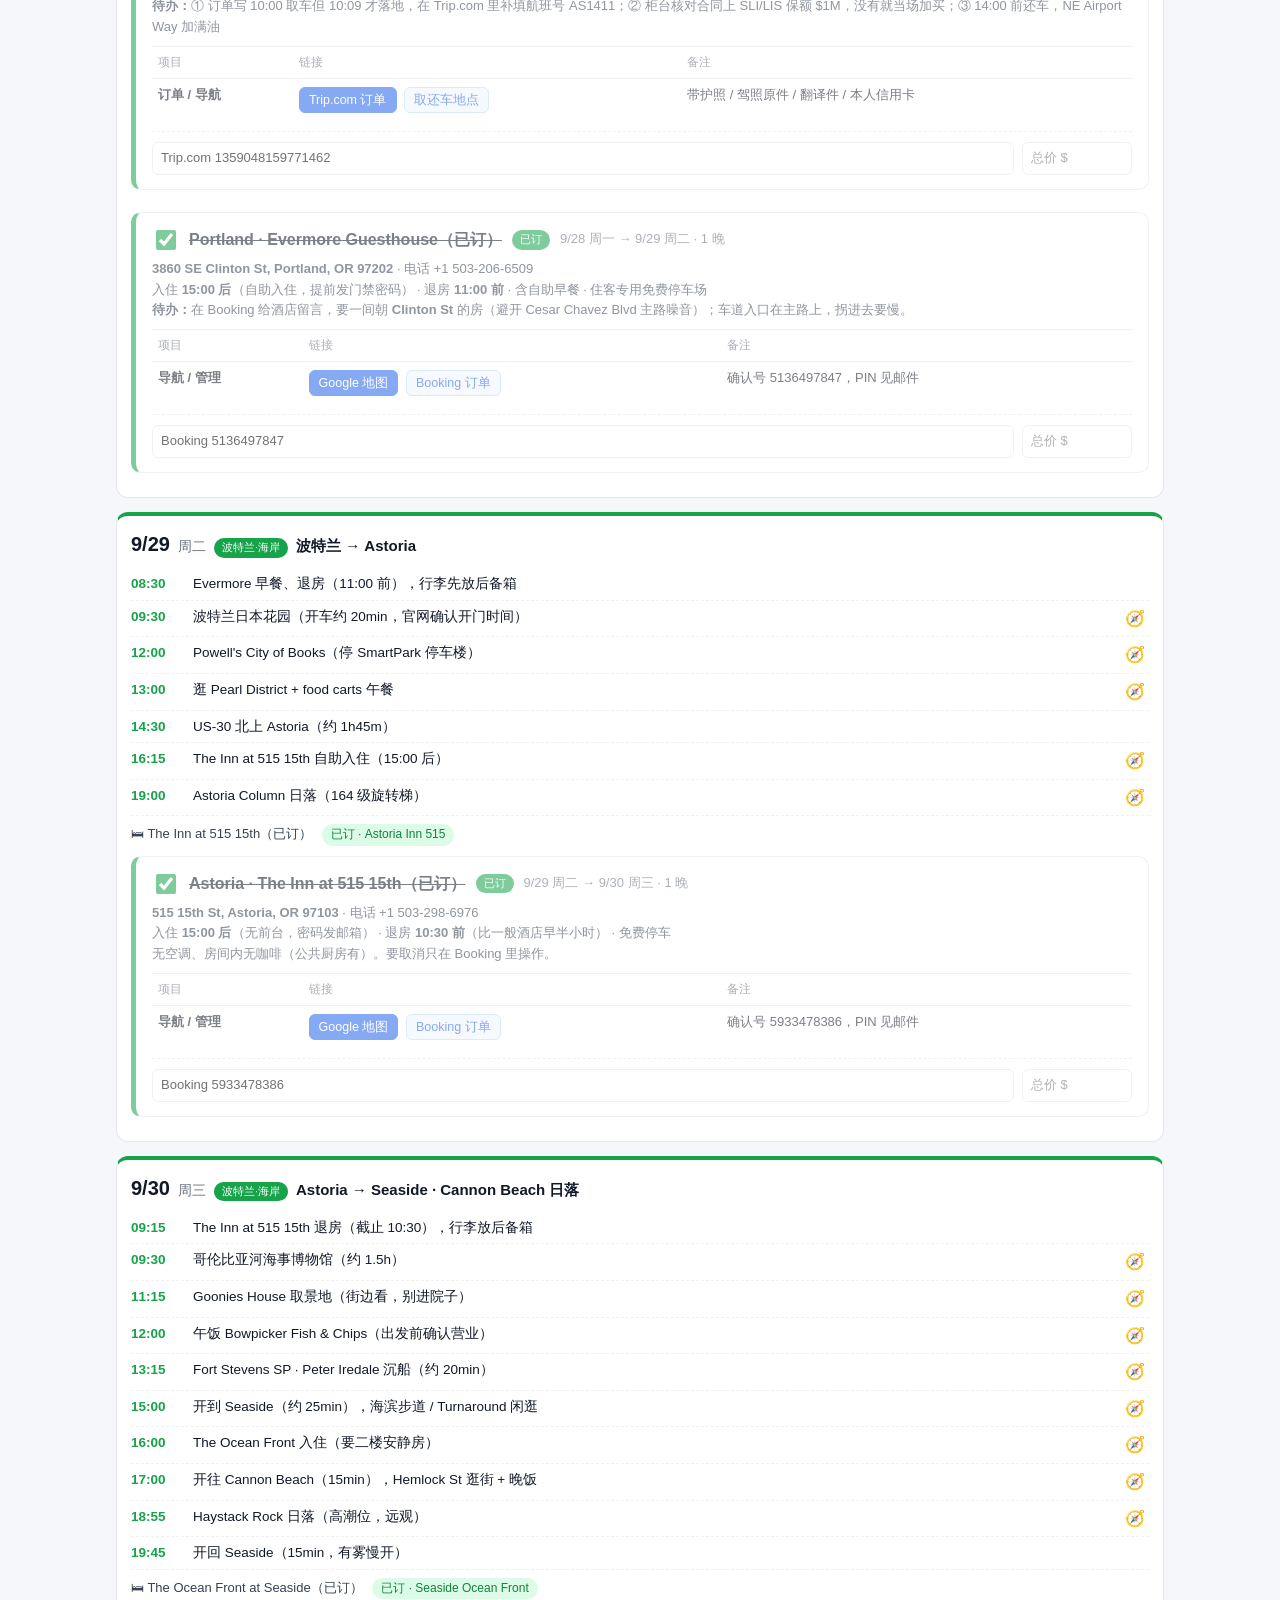
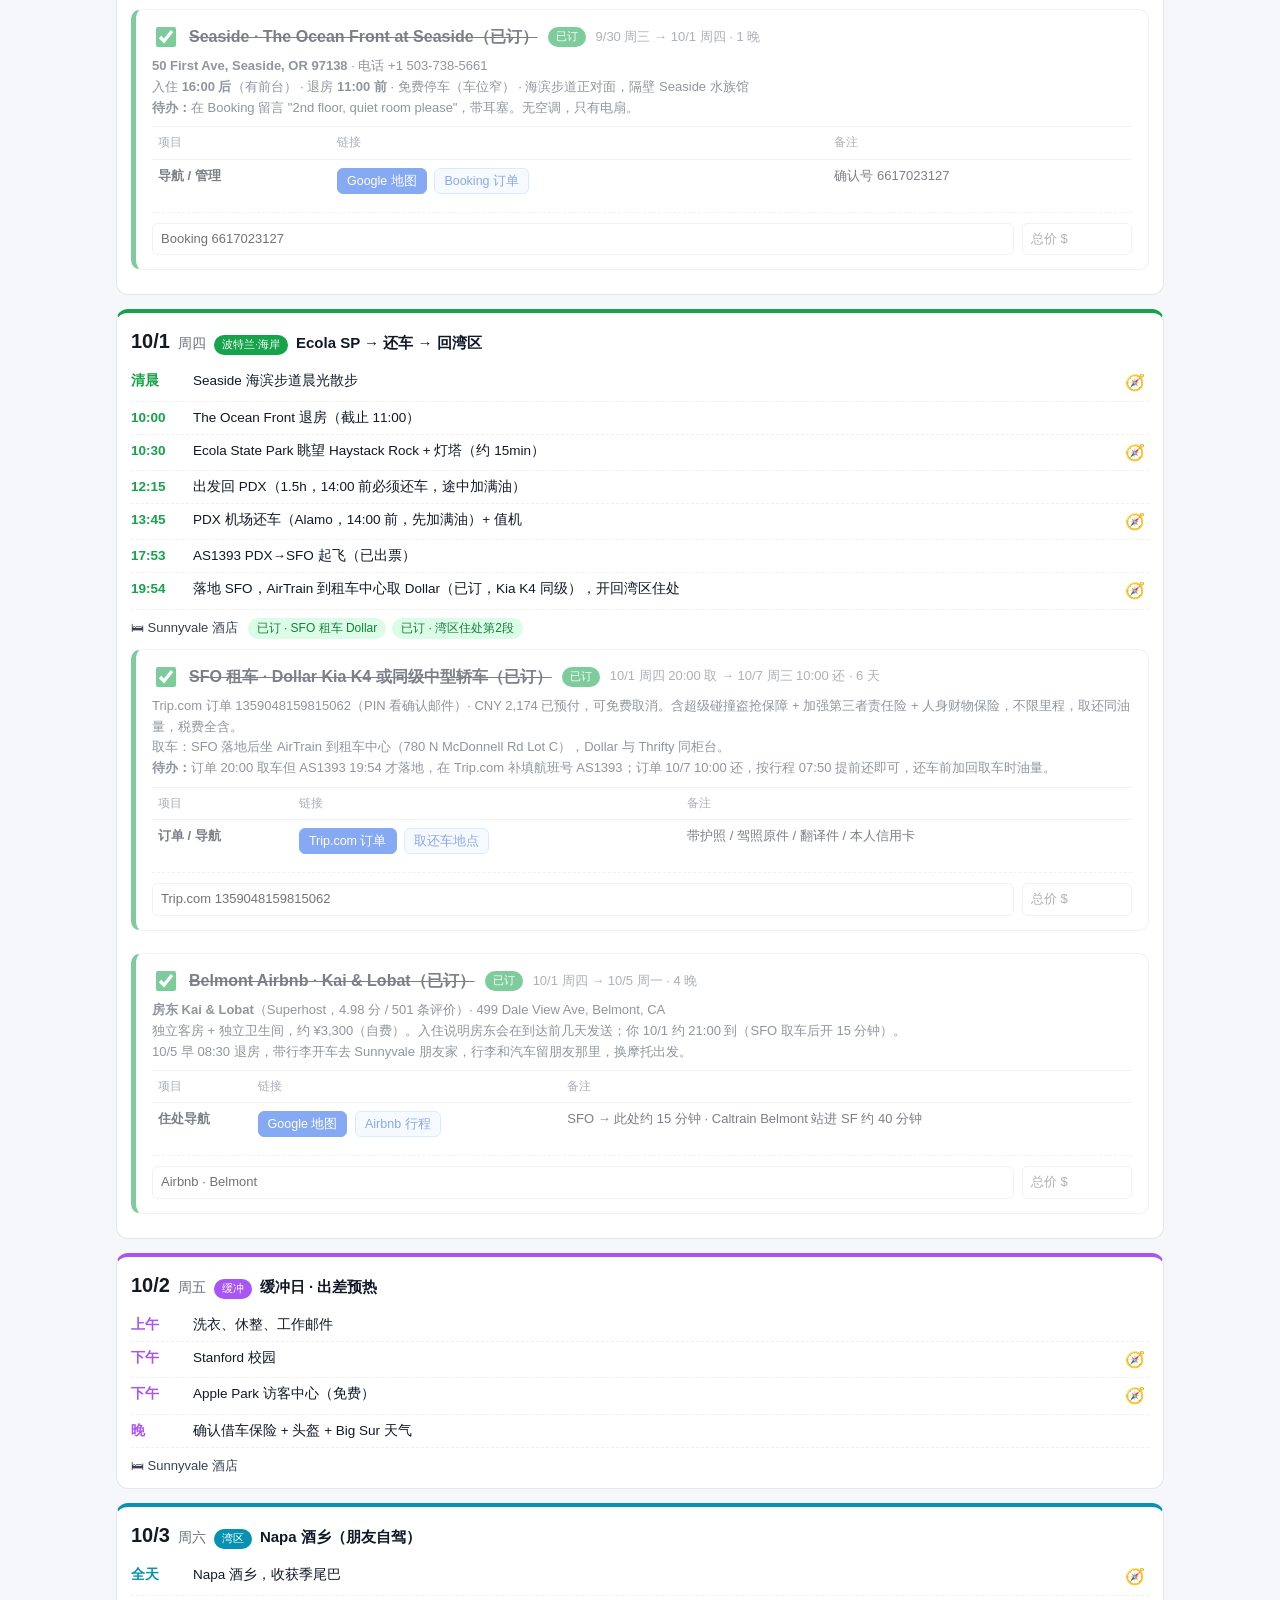
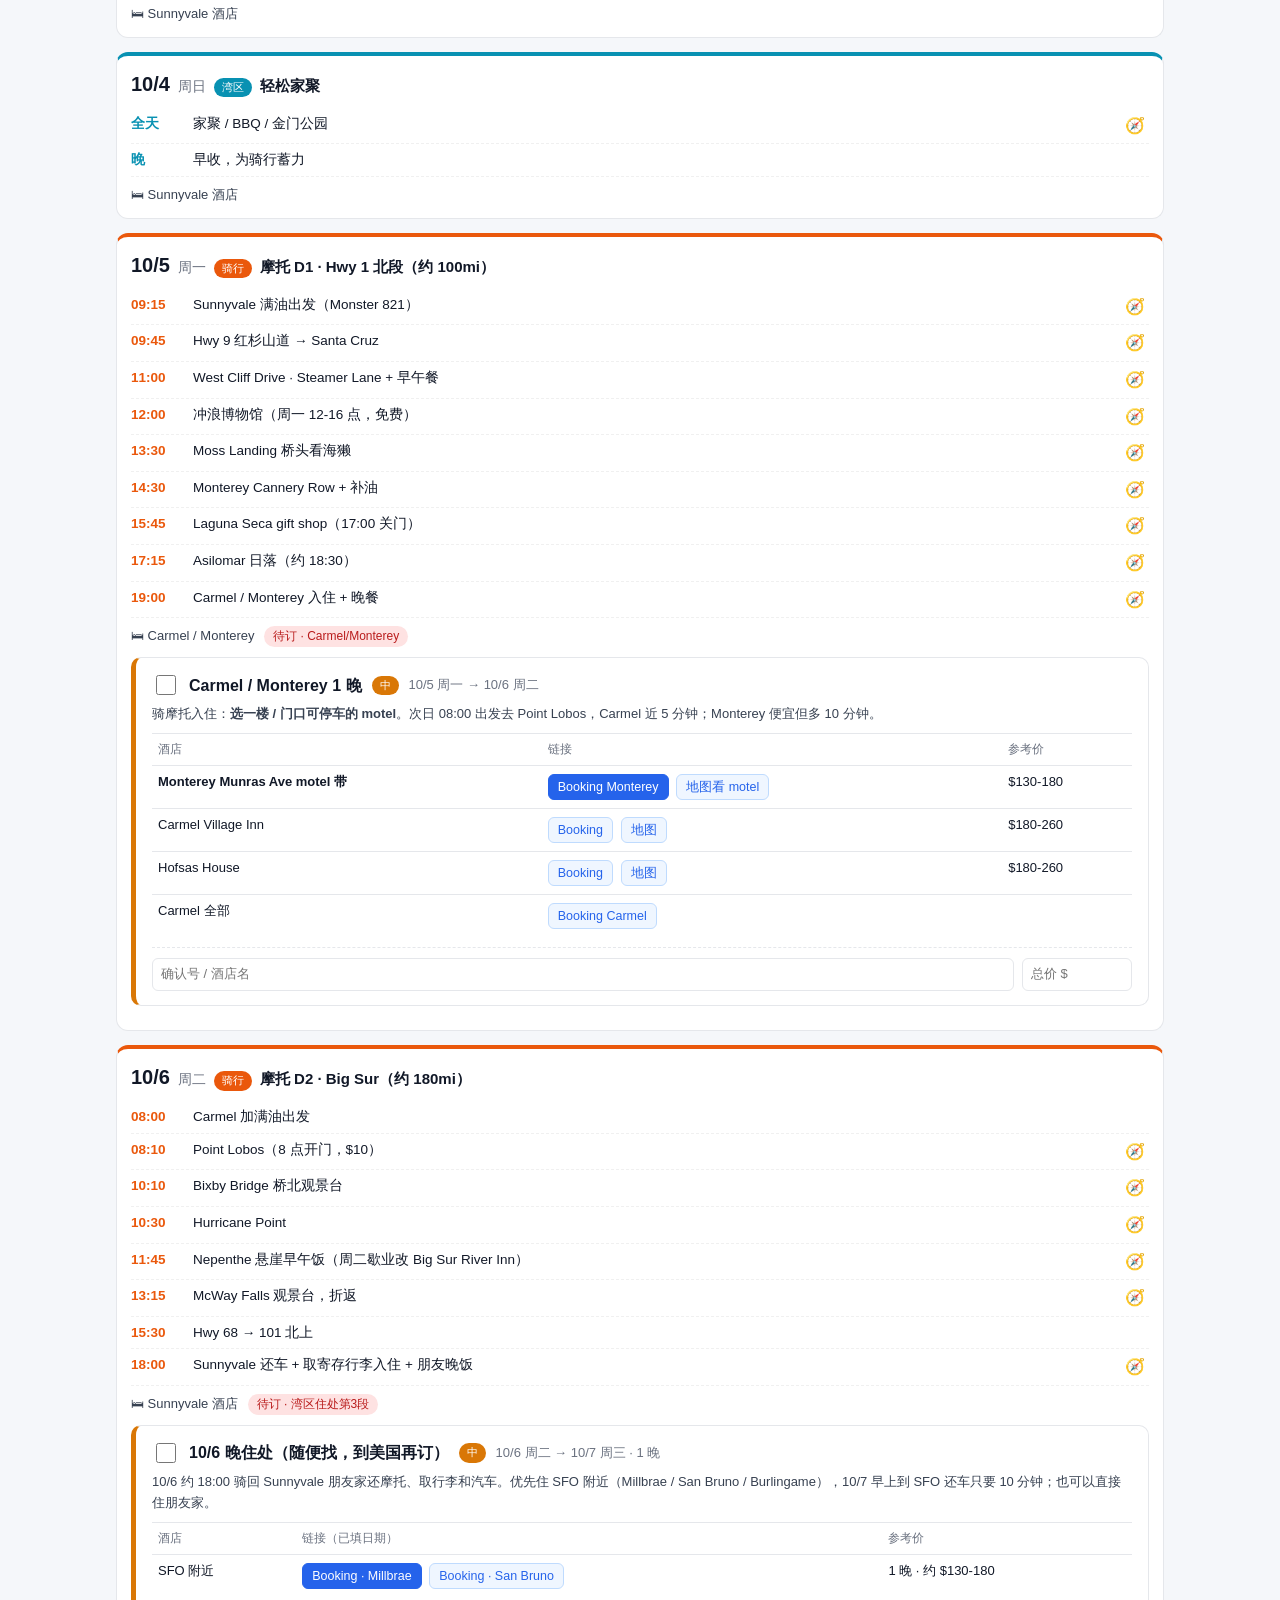
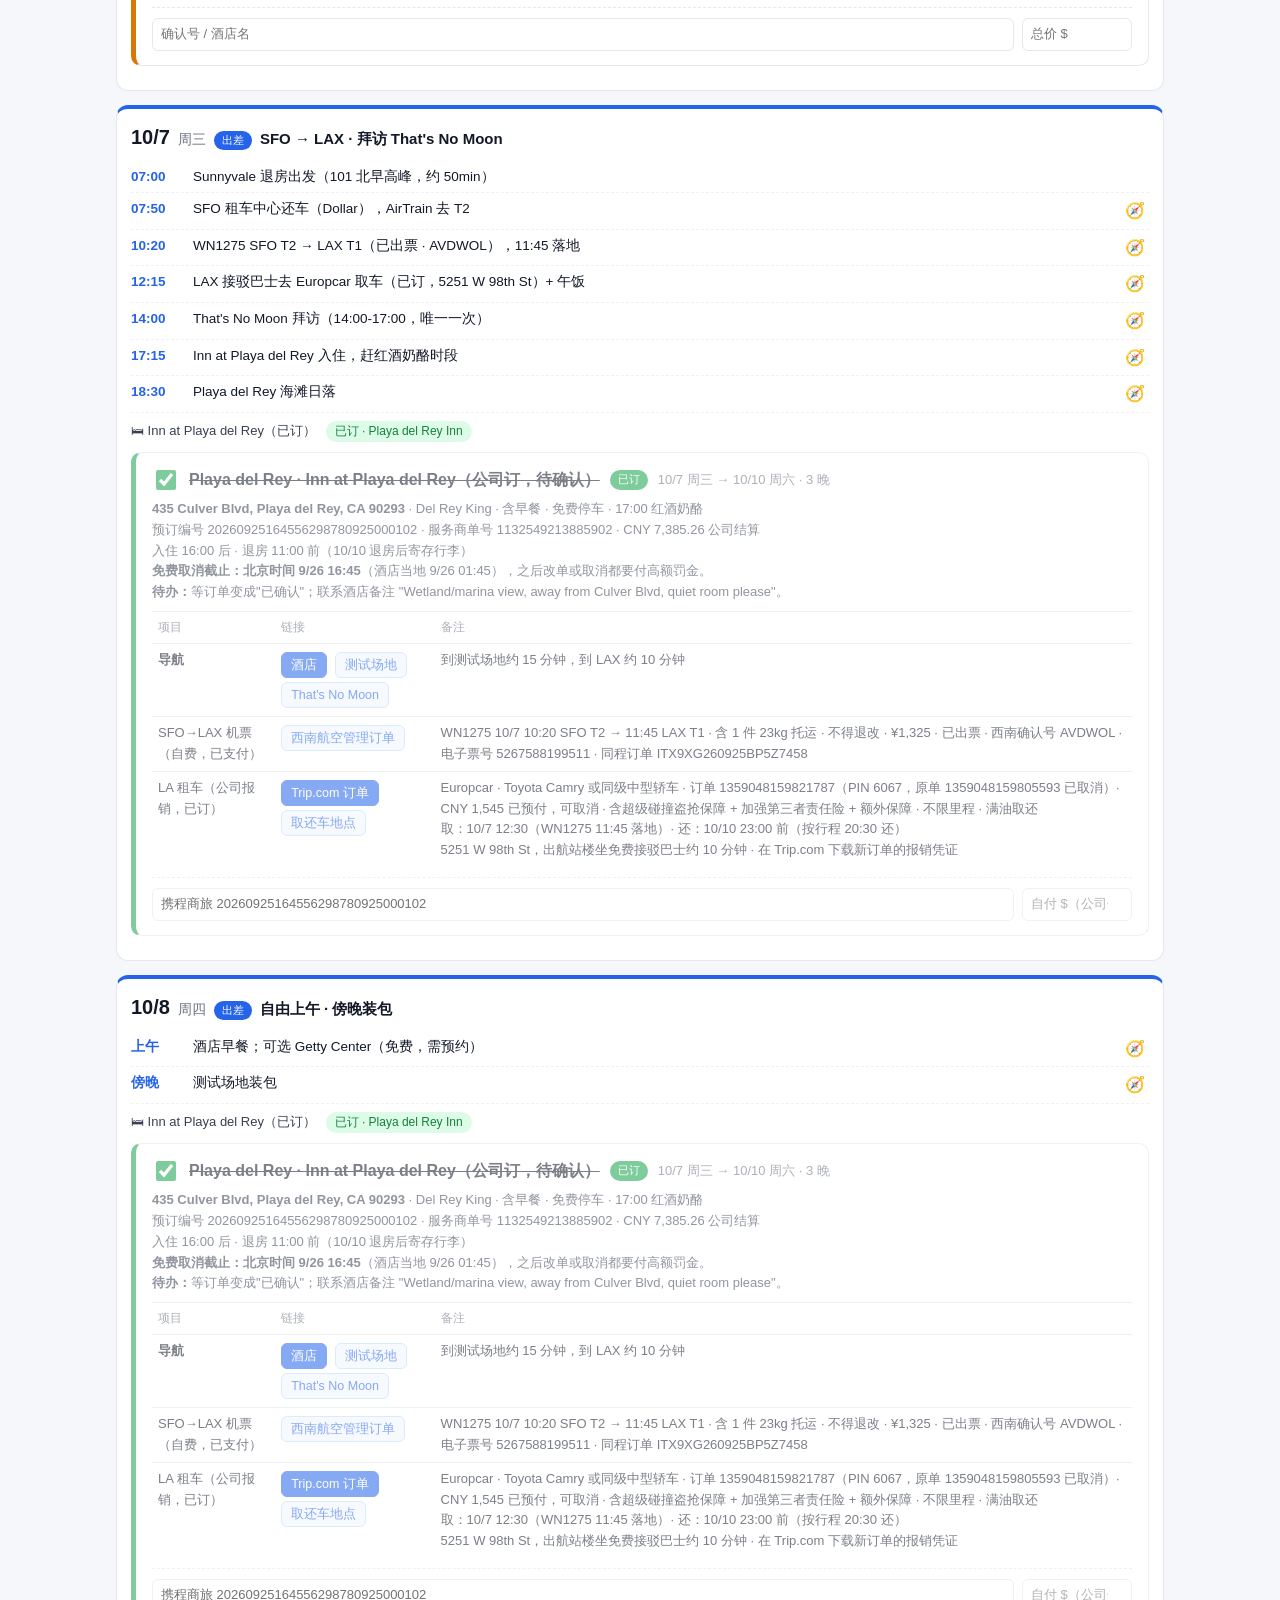
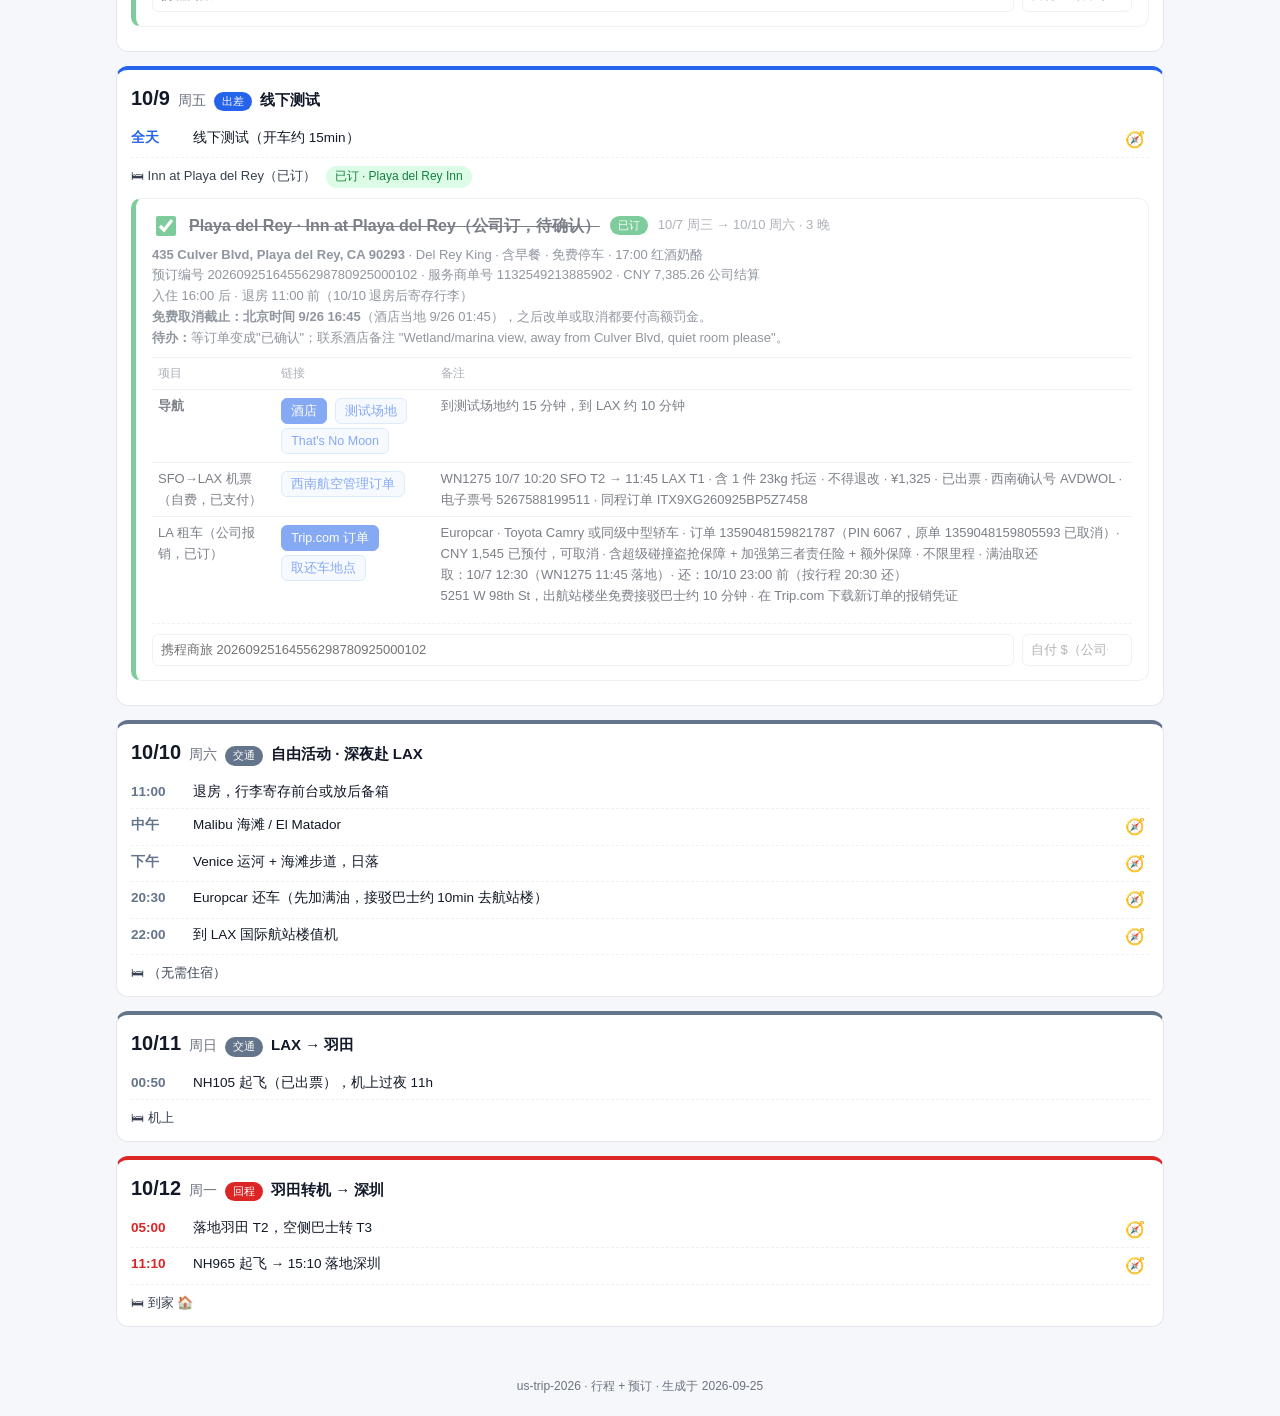
==== commit d2927de4: "update 0926-1055" ====
--- a/booking.html
+++ b/booking.html
@@ -74,8 +74,8 @@
 
 <section class="day" id="d0" style="--pc:#64748b">
  <div class="dh"><span class="dd">9/26</span><span class="dw">周六</span><span class="tg" style="background:#64748b">交通</span><span class="dt">出发 · 香港→旧金山</span></div>
- <ul class="it"><li><b>22:30</b><span>UA878 香港起飞（已出票）</span><a class="nv" target="_blank" href="https://www.google.com/maps/search/?api=1&query=Hong%20Kong%20International%20Airport">🧭</a></li><li><b>20:10</b><span>落地 SFO（同日到达）</span><a class="nv" target="_blank" href="https://www.google.com/maps/search/?api=1&query=San%20Francisco%20International%20Airport">🧭</a></li><li><b>21:30</b><span>出关取行李，Uber ~40min → Mountain View</span><a class="nv" target="_blank" href="https://www.google.com/maps/search/?api=1&query=469%20Sierra%20Vista%20Avenue%20A%2C%20Mountain%20View%2C%20CA%2094043">🧭</a></li><li><b>深夜</b><span>Airbnb 自助入住（房东 Gang，16:00 后可入住），倒时差</span></li></ul>
- <div class="st">🛏 Mountain View Airbnb（已订） <a class="pill" href="#bk-sv1" data-pill="sv1">待订 · Mountain View Airbnb</a></div>
+ <ul class="it"><li><b>22:30</b><span>UA878 香港起飞（已出票）</span><a class="nv" target="_blank" href="https://www.google.com/maps/search/?api=1&query=Hong%20Kong%20International%20Airport">🧭</a></li><li><b>20:10</b><span>落地 SFO（同日到达）</span><a class="nv" target="_blank" href="https://www.google.com/maps/search/?api=1&query=San%20Francisco%20International%20Airport">🧭</a></li><li><b>21:30</b><span>出关取行李，Wenjie 接机 → Mountain View（~40min）</span><a class="nv" target="_blank" href="https://www.google.com/maps/search/?api=1&query=469%20Sierra%20Vista%20Avenue%20A%2C%20Mountain%20View%2C%20CA%2094043">🧭</a></li><li><b>深夜</b><span>Airbnb 自助入住（房东 Gang，16:00 后可入住），倒时差</span></li></ul>
+ <div class="st">🛏 Mountain View Airbnb（已订 · 469 Sierra Vista Ave A） <a class="pill" href="#bk-sv1" data-pill="sv1">待订 · Mountain View Airbnb</a></div>
  <div id="bk-sv1" class="bkwrap"><div class="card" data-id="sv1" data-booked="Airbnb · Mountain View" style="--c:#16a34a">
  <div class="head"><input type="checkbox"><span class="ttl">Mountain View Airbnb（已订）</span><span class="tag">已订</span><span class="date">9/26 周六 → 9/28 周一 · 2 晚</span></div>
  <div class="why"><b>房东 Gang</b> · 469 Sierra Vista Avenue A, Mountain View, CA 94043<br>入住 <b>16:00 后</b> · 退房 <b>11:00 前</b>。你约 22:10 才到，<b>提前在 Airbnb 里和房东确认自助入住方式（门锁密码 / 钥匙箱）</b>。9/28 06:30 出发去 SFO 前自行退房。<br><b>行李：</b>Airbnb 不能像酒店那样寄存到 10/1，要么问房东能否代存 3 天，要么把大件带去波特兰（AS1411 需付托运费）。</div>
@@ -92,7 +92,7 @@
 <section class="day" id="d1" style="--pc:#0891b2">
  <div class="dh"><span class="dd">9/27</span><span class="dw">周日</span><span class="tg" style="background:#0891b2">湾区</span><span class="dt">南湾叙旧</span></div>
  <ul class="it"><li><b>上午</b><span>自然醒，倒时差</span></li><li><b>中午</b><span>湾区朋友叙旧饭局</span></li></ul>
- <div class="st">🛏 Mountain View Airbnb（已订） </div>
+ <div class="st">🛏 Mountain View Airbnb（已订 · 469 Sierra Vista Ave A） </div>
  
 </section>
 <section class="day" id="d2" style="--pc:#16a34a">
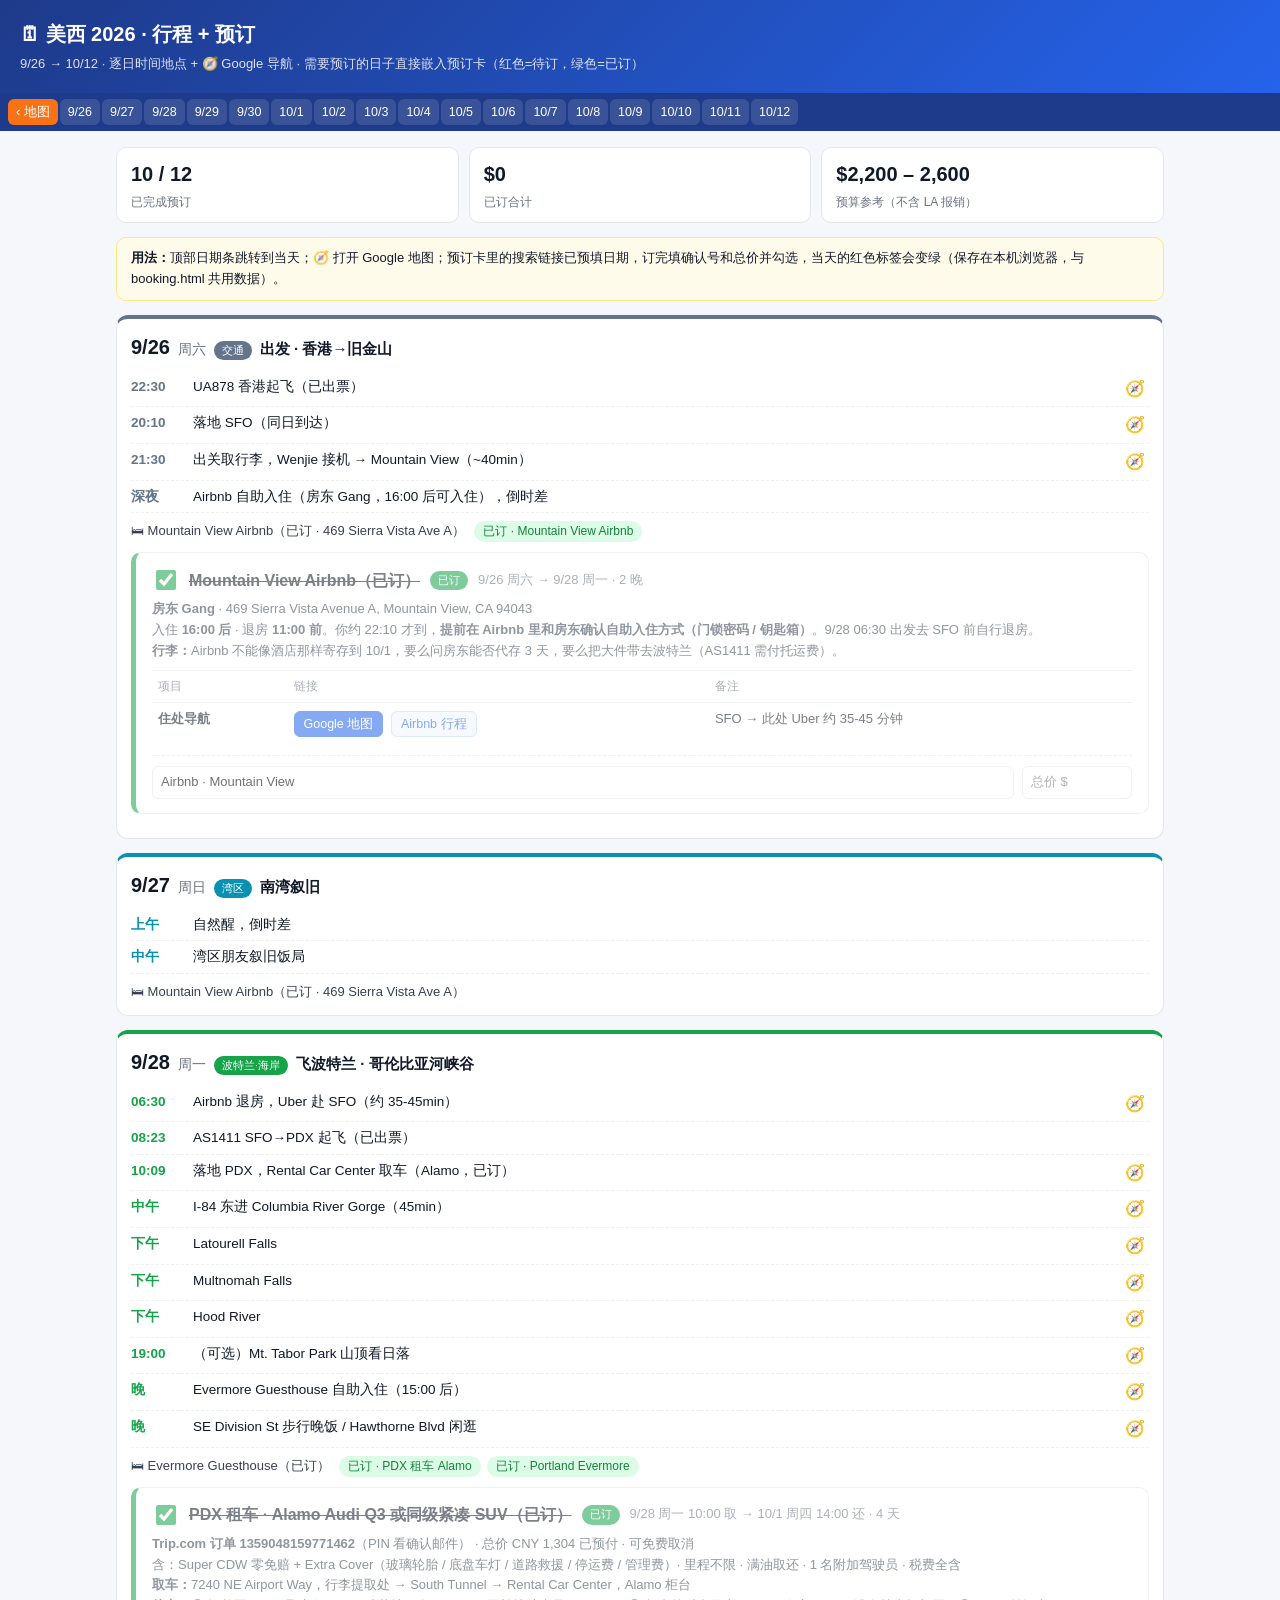
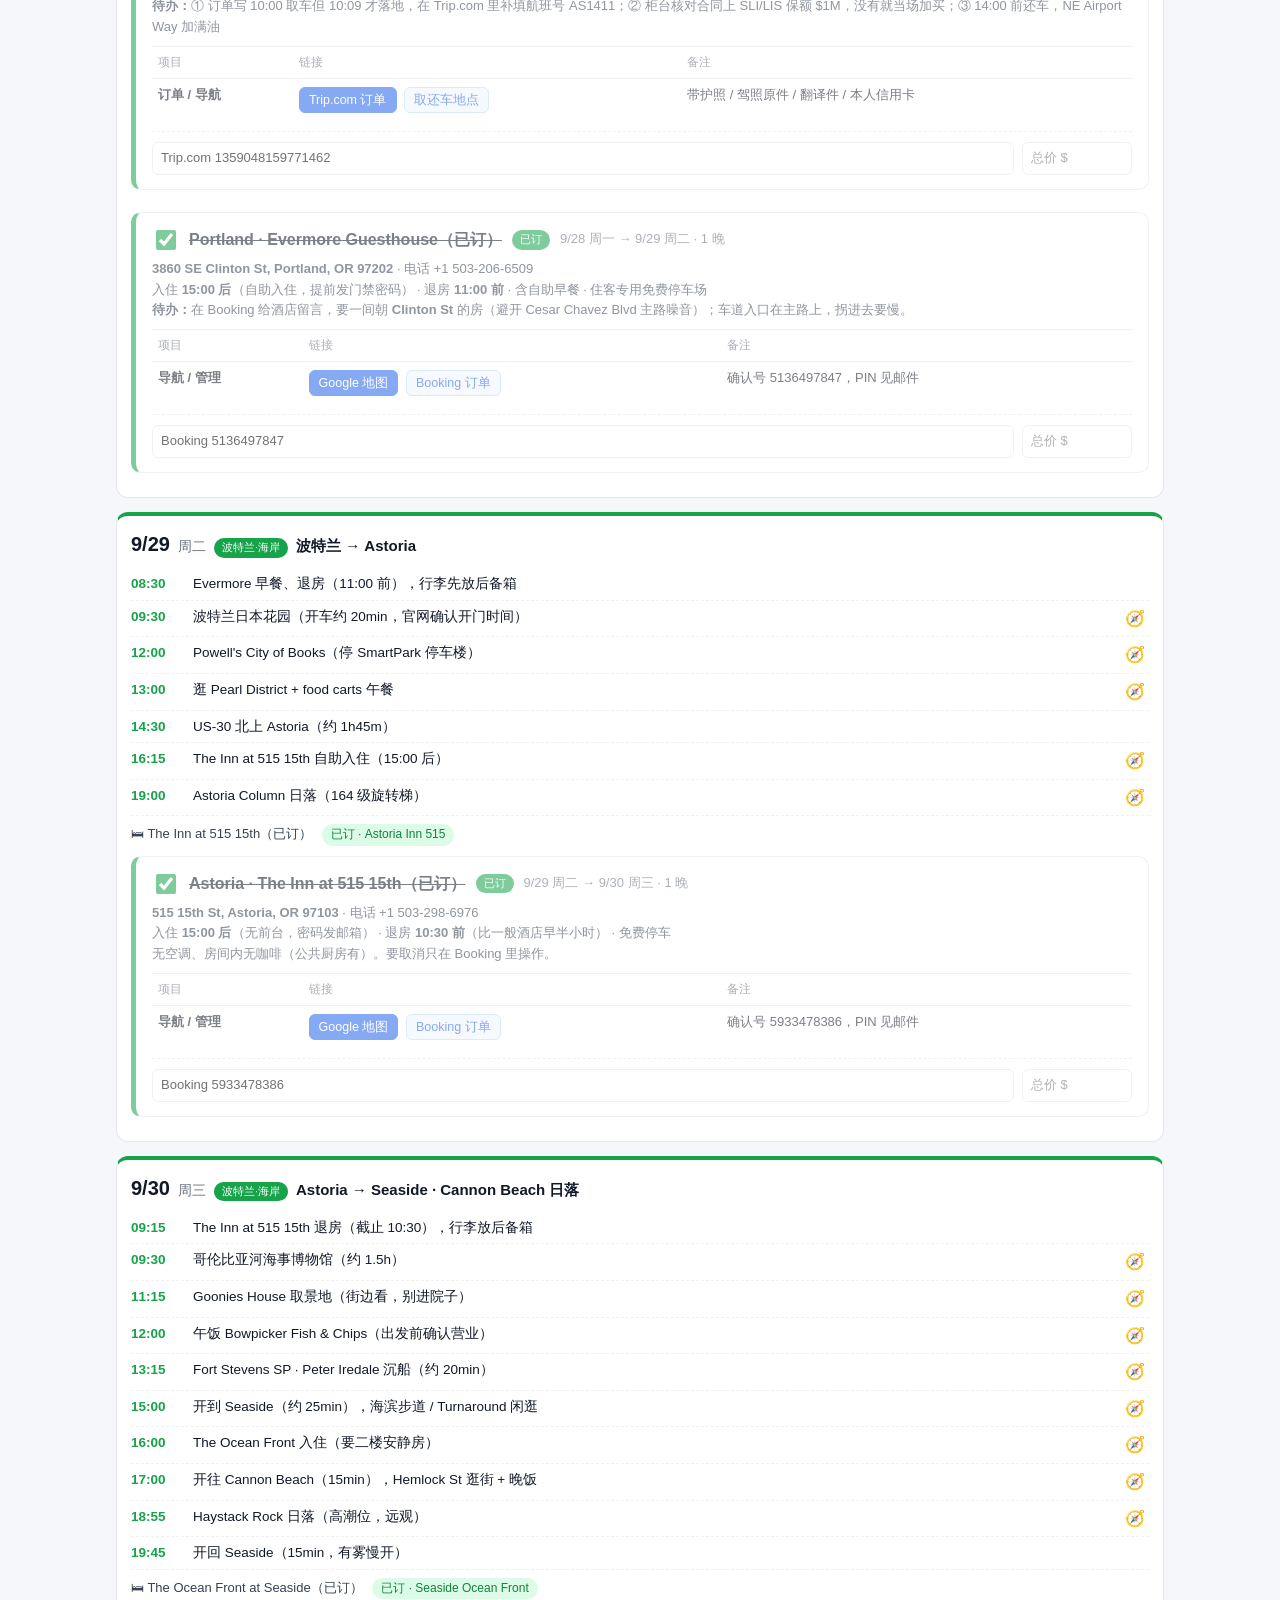
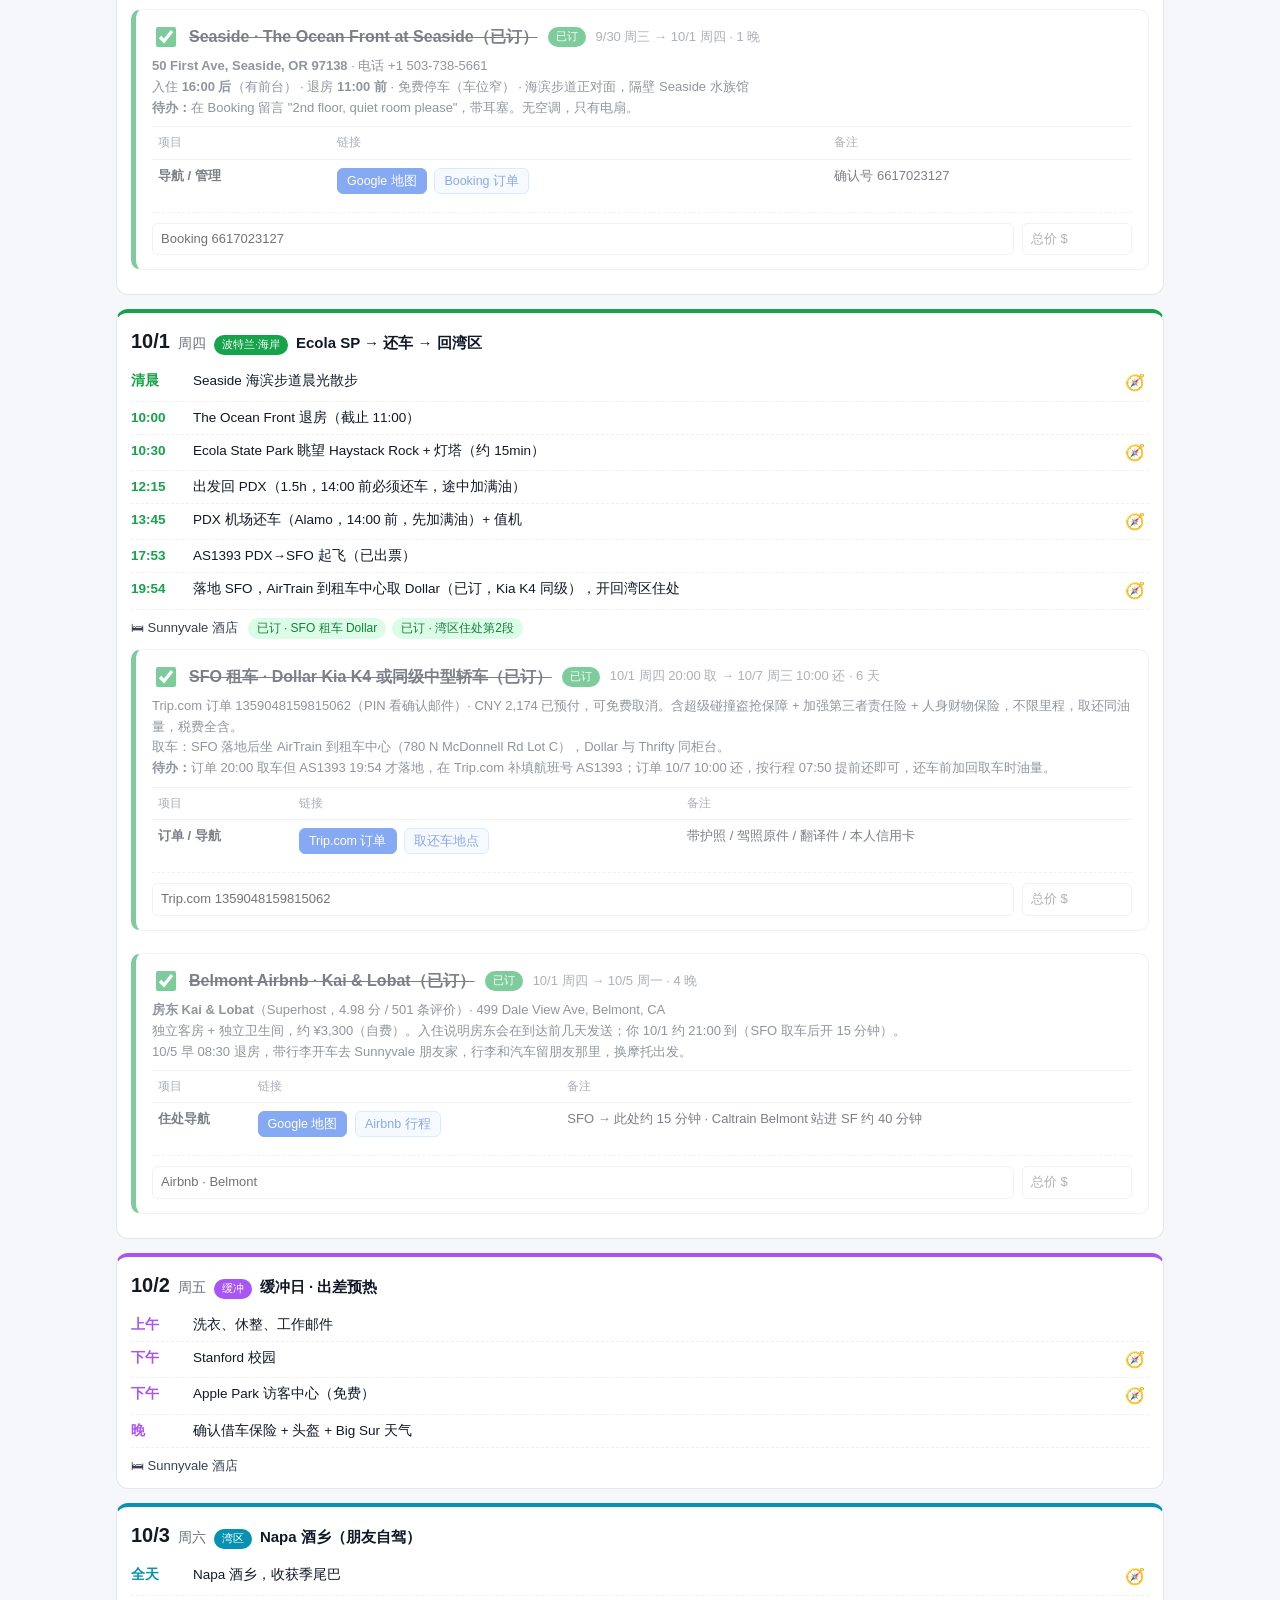
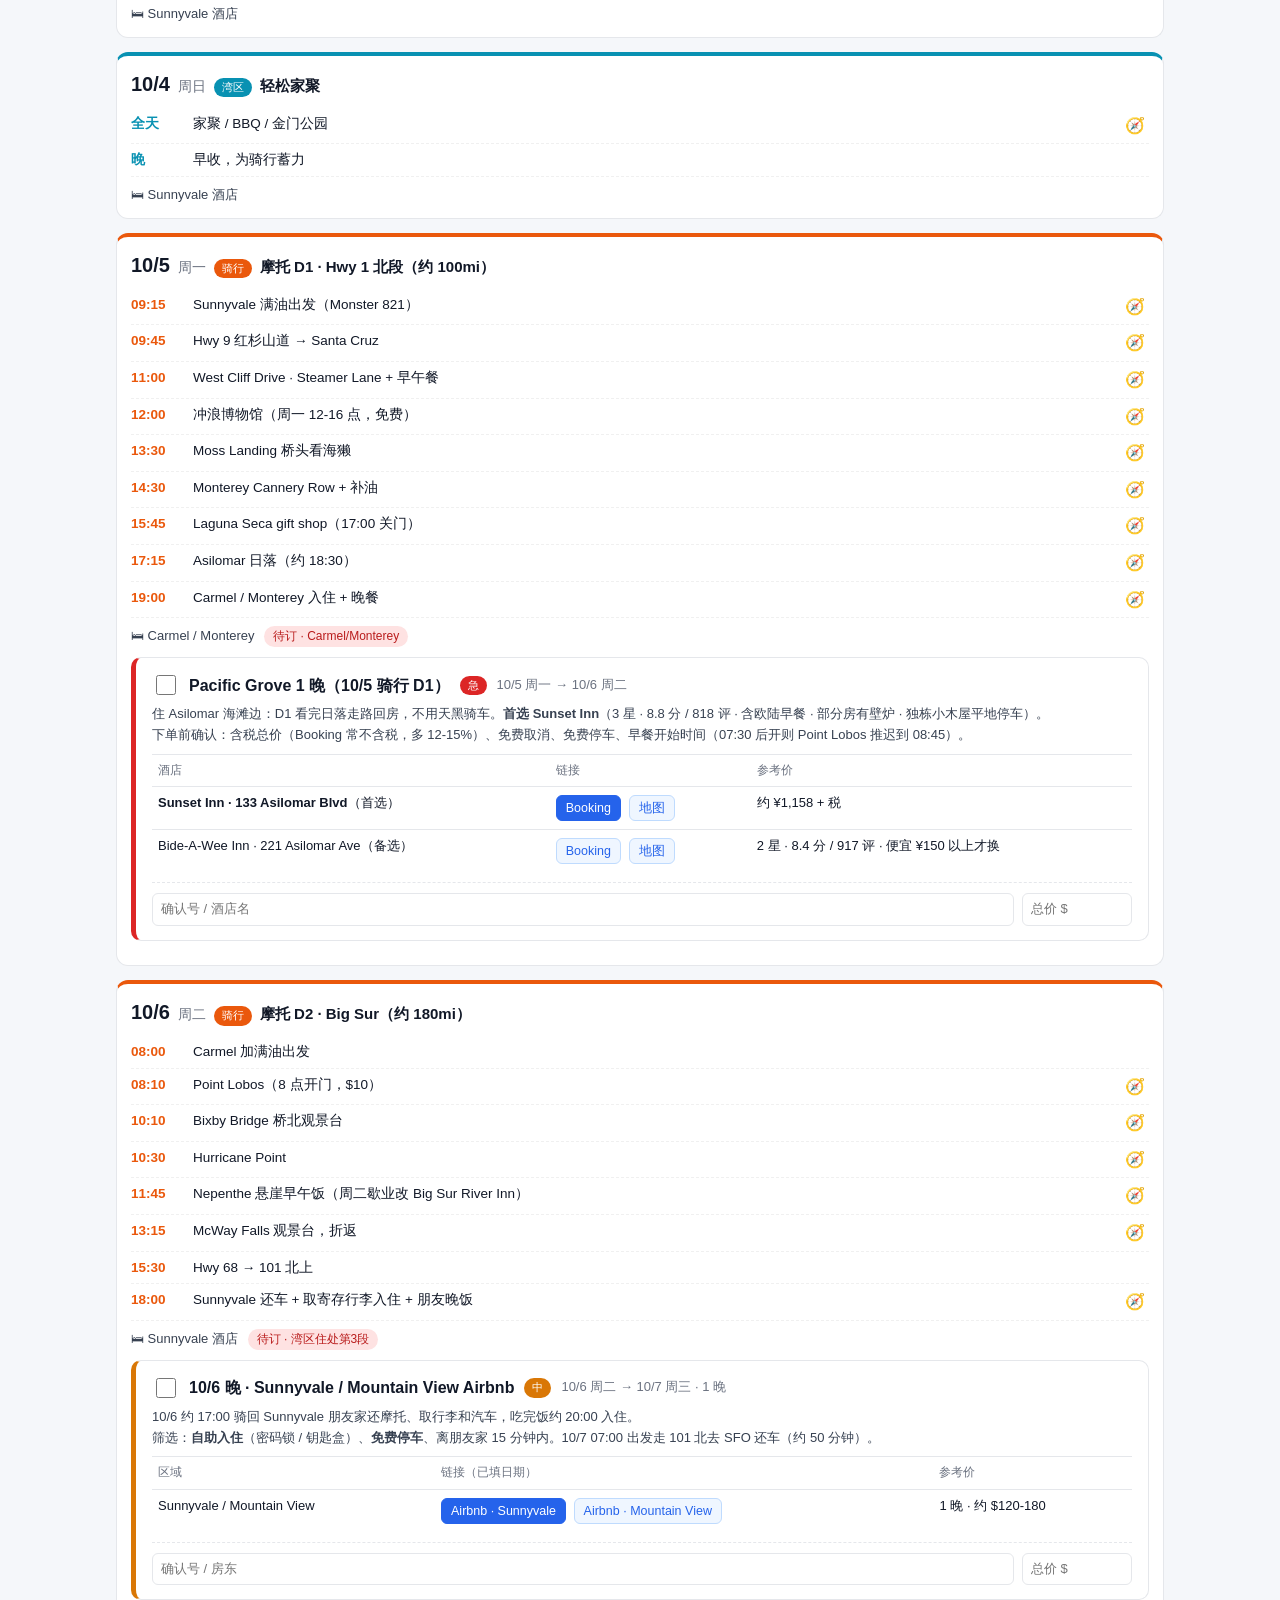
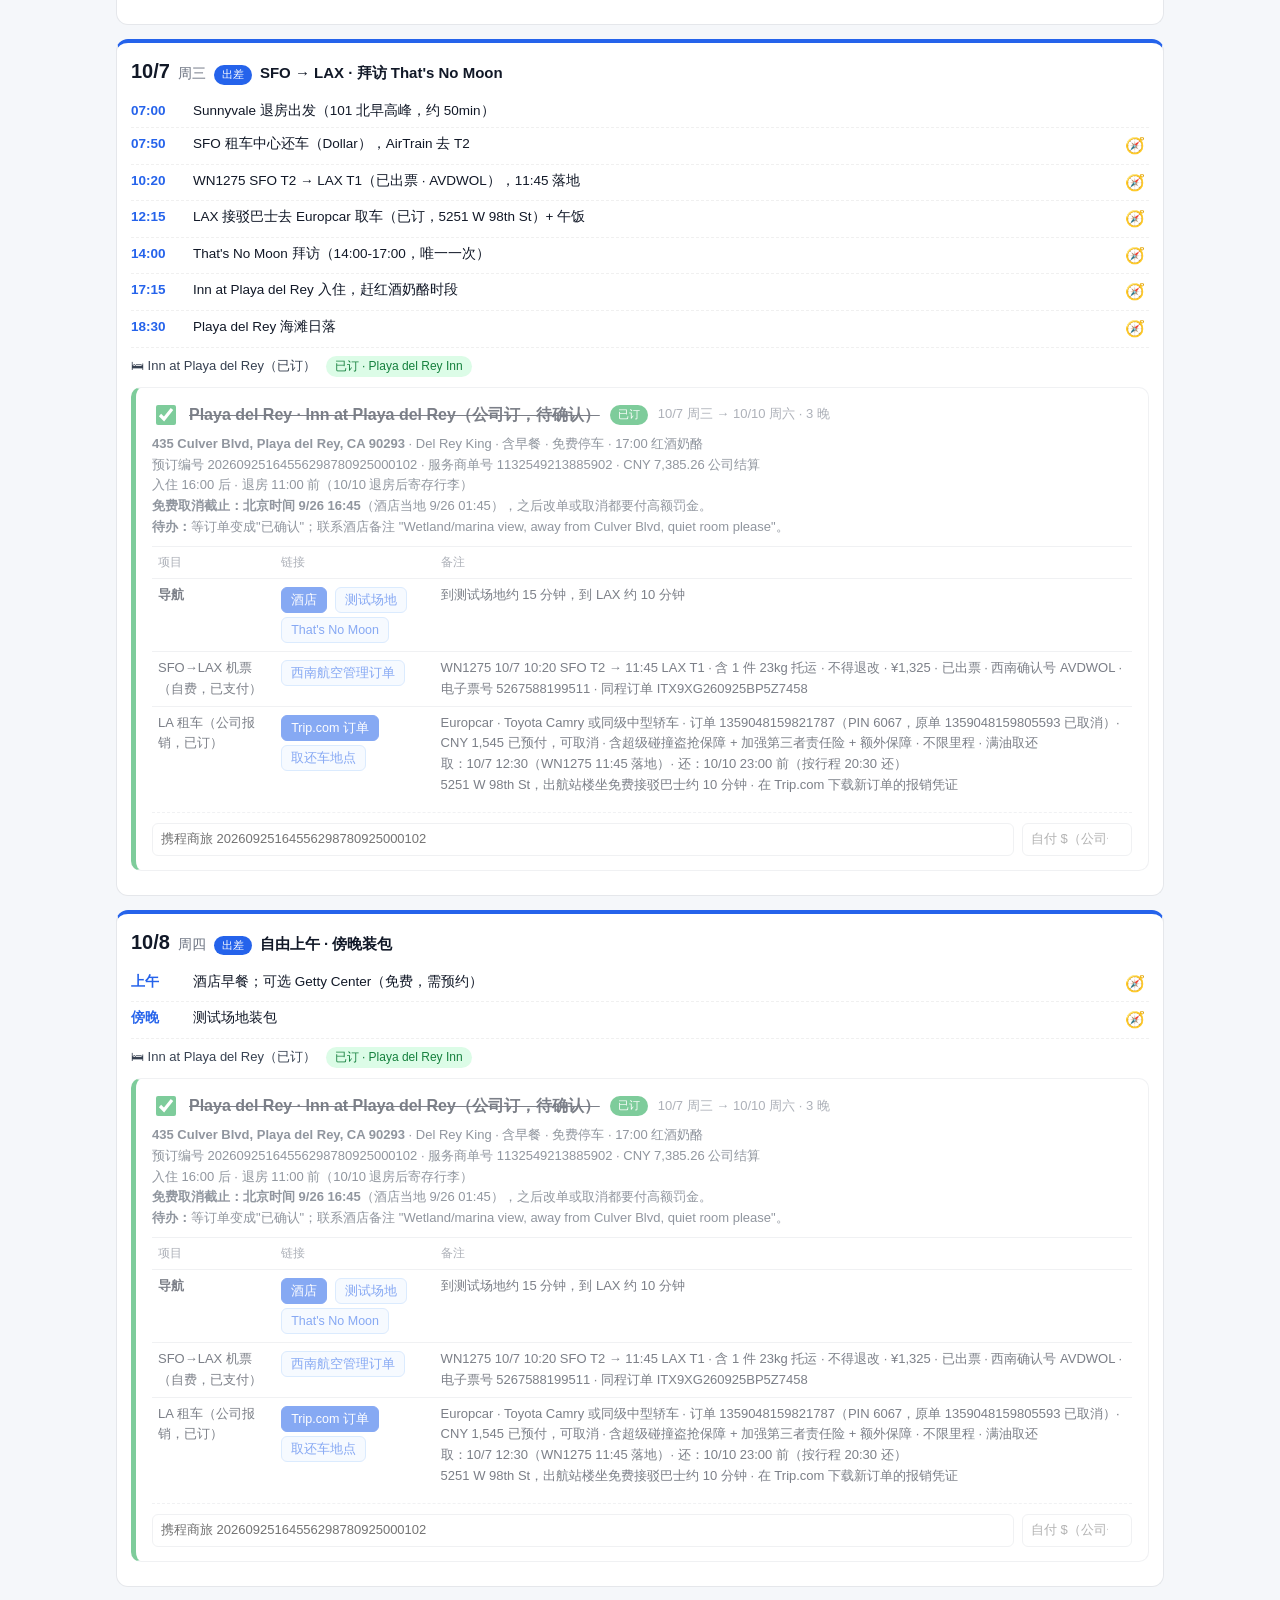
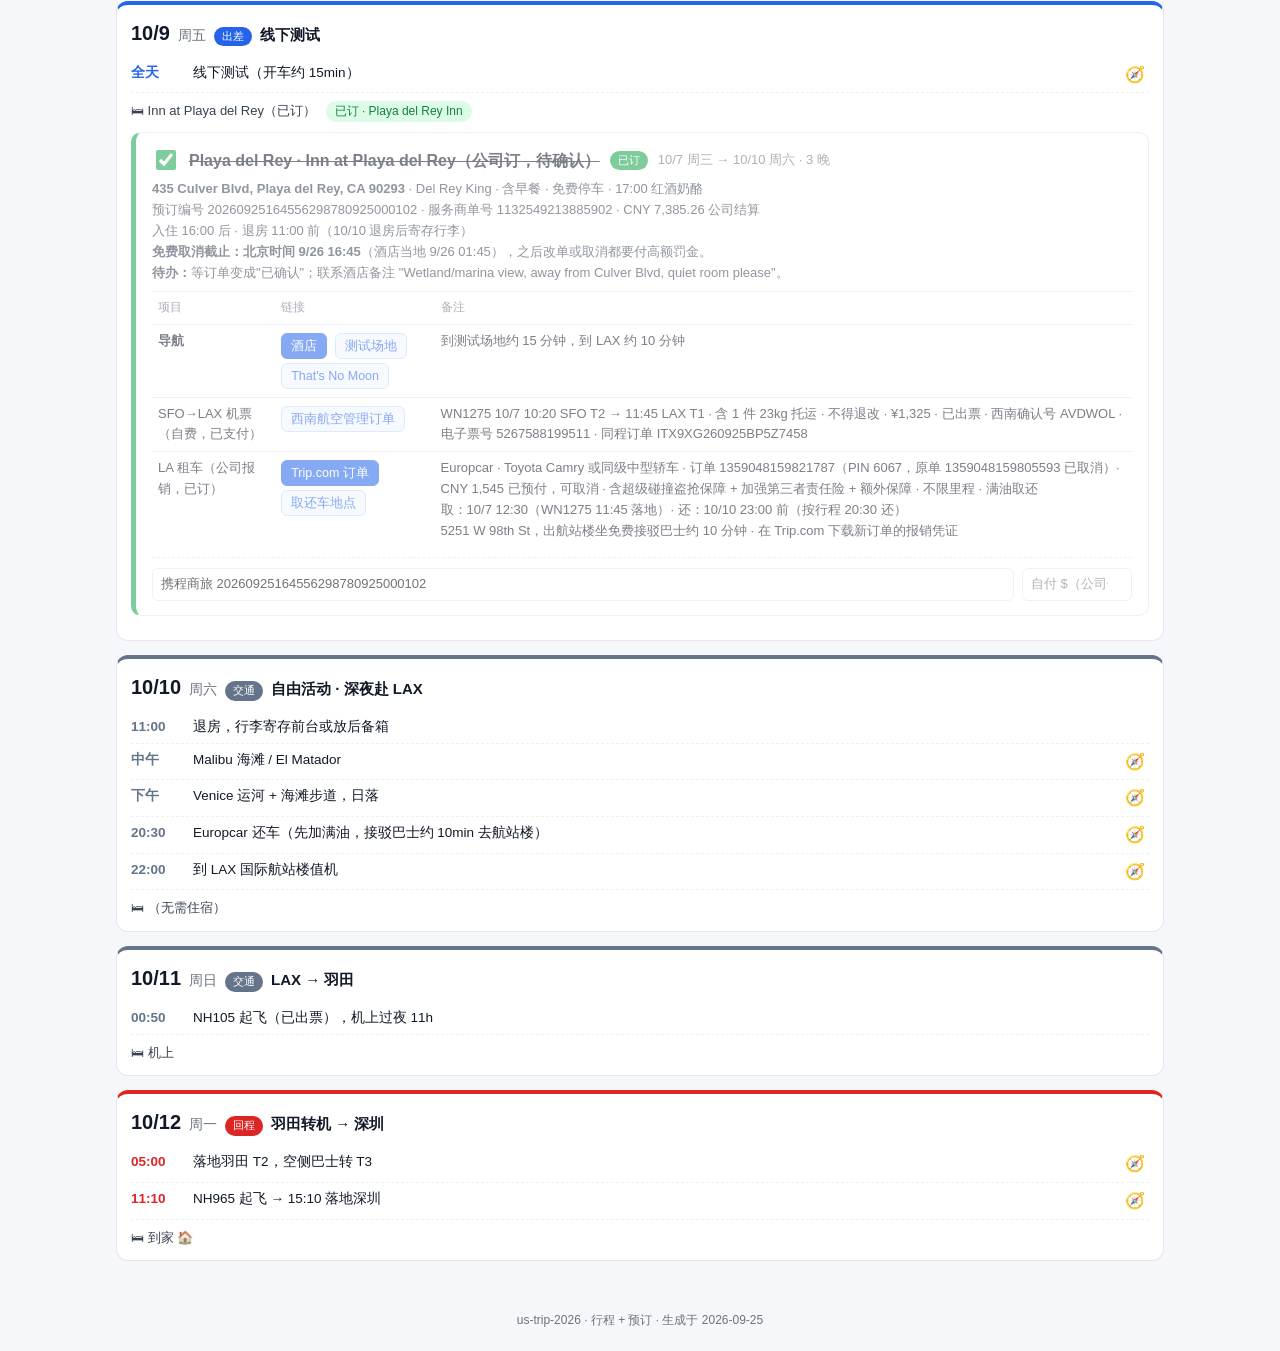
==== commit 21e57fe3: "update 0926-1144" ====
--- a/booking.html
+++ b/booking.html
@@ -207,24 +207,19 @@
  <div class="dh"><span class="dd">10/5</span><span class="dw">周一</span><span class="tg" style="background:#ea580c">骑行</span><span class="dt">摩托 D1 · Hwy 1 北段（约 100mi）</span></div>
  <ul class="it"><li><b>09:15</b><span>Sunnyvale 满油出发（Monster 821）</span><a class="nv" target="_blank" href="https://www.google.com/maps/search/?api=1&query=Sunnyvale%2C%20CA">🧭</a></li><li><b>09:45</b><span>Hwy 9 红杉山道 → Santa Cruz</span><a class="nv" target="_blank" href="https://www.google.com/maps/search/?api=1&query=Saratoga%2C%20CA">🧭</a></li><li><b>11:00</b><span>West Cliff Drive · Steamer Lane + 早午餐</span><a class="nv" target="_blank" href="https://www.google.com/maps/search/?api=1&query=Steamer%20Lane%20Santa%20Cruz">🧭</a></li><li><b>12:00</b><span>冲浪博物馆（周一 12-16 点，免费）</span><a class="nv" target="_blank" href="https://www.google.com/maps/search/?api=1&query=Santa%20Cruz%20Surfing%20Museum">🧭</a></li><li><b>13:30</b><span>Moss Landing 桥头看海獭</span><a class="nv" target="_blank" href="https://www.google.com/maps/search/?api=1&query=Moss%20Landing">🧭</a></li><li><b>14:30</b><span>Monterey Cannery Row + 补油</span><a class="nv" target="_blank" href="https://www.google.com/maps/search/?api=1&query=Cannery%20Row%20Monterey">🧭</a></li><li><b>15:45</b><span>Laguna Seca gift shop（17:00 关门）</span><a class="nv" target="_blank" href="https://www.google.com/maps/search/?api=1&query=WeatherTech%20Raceway%20Laguna%20Seca">🧭</a></li><li><b>17:15</b><span>Asilomar 日落（约 18:30）</span><a class="nv" target="_blank" href="https://www.google.com/maps/search/?api=1&query=Asilomar%20State%20Beach">🧭</a></li><li><b>19:00</b><span>Carmel / Monterey 入住 + 晚餐</span><a class="nv" target="_blank" href="https://www.google.com/maps/search/?api=1&query=Carmel-by-the-Sea%2C%20CA">🧭</a></li></ul>
  <div class="st">🛏 Carmel / Monterey <a class="pill" href="#bk-cm" data-pill="cm">待订 · Carmel/Monterey</a></div>
- <div id="bk-cm" class="bkwrap"><div class="card" data-id="cm" style="--c:var(--mid)">
- <div class="head"><input type="checkbox"><span class="ttl">Carmel / Monterey 1 晚</span><span class="tag">中</span><span class="date">10/5 周一 → 10/6 周二</span></div>
- <div class="why">骑摩托入住：<b>选一楼 / 门口可停车的 motel</b>。次日 08:00 出发去 Point Lobos，Carmel 近 5 分钟；Monterey 便宜但多 10 分钟。</div>
+ <div id="bk-cm" class="bkwrap"><div class="card" data-id="cm" style="--c:var(--hot)">
+ <div class="head"><input type="checkbox"><span class="ttl">Pacific Grove 1 晚（10/5 骑行 D1）</span><span class="tag">急</span><span class="date">10/5 周一 → 10/6 周二</span></div>
+ <div class="why">住 Asilomar 海滩边：D1 看完日落走路回房，不用天黑骑车。<b>首选 Sunset Inn</b>（3 星 · 8.8 分 / 818 评 · 含欧陆早餐 · 部分房有壁炉 · 独栋小木屋平地停车）。<br>下单前确认：含税总价（Booking 常不含税，多 12-15%）、免费取消、免费停车、早餐开始时间（07:30 后开则 Point Lobos 推迟到 08:45）。</div>
  <table>
   <tr><th>酒店</th><th>链接</th><th>参考价</th></tr>
-  <tr><td><b>Monterey Munras Ave motel 带</b></td><td>
-   <a class="btn pri" target="_blank" href="https://www.booking.com/searchresults.html?ss=Monterey%2C+California&checkin=2026-10-05&checkout=2026-10-06&group_adults=1&no_rooms=1">Booking Monterey</a>
-   <a class="btn" target="_blank" href="https://www.google.com/maps/search/?api=1&query=motel+Munras+Ave+Monterey">地图看 motel</a>
-  </td><td>$130-180</td></tr>
-  <tr><td>Carmel Village Inn</td><td>
-   <a class="btn" target="_blank" href="https://www.booking.com/searchresults.html?ss=Carmel+Village+Inn&checkin=2026-10-05&checkout=2026-10-06&group_adults=1&no_rooms=1">Booking</a>
-   <a class="btn" target="_blank" href="https://www.google.com/maps/search/?api=1&query=Carmel+Village+Inn">地图</a>
-  </td><td>$180-260</td></tr>
-  <tr><td>Hofsas House</td><td>
-   <a class="btn" target="_blank" href="https://www.booking.com/searchresults.html?ss=Hofsas+House+Carmel&checkin=2026-10-05&checkout=2026-10-06&group_adults=1&no_rooms=1">Booking</a>
-   <a class="btn" target="_blank" href="https://www.google.com/maps/search/?api=1&query=Hofsas+House+Carmel">地图</a>
-  </td><td>$180-260</td></tr>
-  <tr><td>Carmel 全部</td><td><a class="btn" target="_blank" href="https://www.booking.com/searchresults.html?ss=Carmel-by-the-Sea%2C+California&checkin=2026-10-05&checkout=2026-10-06&group_adults=1&no_rooms=1">Booking Carmel</a></td><td></td></tr>
+  <tr><td><b>Sunset Inn · 133 Asilomar Blvd</b>（首选）</td><td>
+   <a class="btn pri" target="_blank" href="https://www.booking.com/searchresults.html?ss=Sunset+Inn+Pacific+Grove&checkin=2026-10-05&checkout=2026-10-06&group_adults=1&no_rooms=1">Booking</a>
+   <a class="btn" target="_blank" href="https://www.google.com/maps/search/?api=1&query=133+Asilomar+Blvd%2C+Pacific+Grove%2C+CA">地图</a>
+  </td><td>约 ¥1,158 + 税</td></tr>
+  <tr><td>Bide-A-Wee Inn · 221 Asilomar Ave（备选）</td><td>
+   <a class="btn" target="_blank" href="https://www.booking.com/searchresults.html?ss=Bide-A-Wee+Inn+Pacific+Grove&checkin=2026-10-05&checkout=2026-10-06&group_adults=1&no_rooms=1">Booking</a>
+   <a class="btn" target="_blank" href="https://www.google.com/maps/search/?api=1&query=221+Asilomar+Ave%2C+Pacific+Grove%2C+CA">地图</a>
+  </td><td>2 星 · 8.4 分 / 917 评 · 便宜 ¥150 以上才换</td></tr>
  </table>
  <div class="rec"><input class="cf" placeholder="确认号 / 酒店名"><input class="pr" type="number" placeholder="总价 $"></div>
 </div></div>
@@ -234,16 +229,16 @@
  <ul class="it"><li><b>08:00</b><span>Carmel 加满油出发</span></li><li><b>08:10</b><span>Point Lobos（8 点开门，$10）</span><a class="nv" target="_blank" href="https://www.google.com/maps/search/?api=1&query=Point%20Lobos%20State%20Natural%20Reserve">🧭</a></li><li><b>10:10</b><span>Bixby Bridge 桥北观景台</span><a class="nv" target="_blank" href="https://www.google.com/maps/search/?api=1&query=Bixby%20Creek%20Bridge">🧭</a></li><li><b>10:30</b><span>Hurricane Point</span><a class="nv" target="_blank" href="https://www.google.com/maps/search/?api=1&query=Hurricane%20Point%20Big%20Sur">🧭</a></li><li><b>11:45</b><span>Nepenthe 悬崖早午饭（周二歇业改 Big Sur River Inn）</span><a class="nv" target="_blank" href="https://www.google.com/maps/search/?api=1&query=Nepenthe%20Big%20Sur">🧭</a></li><li><b>13:15</b><span>McWay Falls 观景台，折返</span><a class="nv" target="_blank" href="https://www.google.com/maps/search/?api=1&query=McWay%20Falls">🧭</a></li><li><b>15:30</b><span>Hwy 68 → 101 北上</span></li><li><b>18:00</b><span>Sunnyvale 还车 + 取寄存行李入住 + 朋友晚饭</span><a class="nv" target="_blank" href="https://www.google.com/maps/search/?api=1&query=Sunnyvale%2C%20CA">🧭</a></li></ul>
  <div class="st">🛏 Sunnyvale 酒店 <a class="pill" href="#bk-sv3" data-pill="sv3">待订 · 湾区住处第3段</a></div>
  <div id="bk-sv3" class="bkwrap"><div class="card" data-id="sv3" style="--c:var(--mid)">
- <div class="head"><input type="checkbox"><span class="ttl">10/6 晚住处（随便找，到美国再订）</span><span class="tag">中</span><span class="date">10/6 周二 → 10/7 周三 · 1 晚</span></div>
- <div class="why">10/6 约 18:00 骑回 Sunnyvale 朋友家还摩托、取行李和汽车。优先住 SFO 附近（Millbrae / San Bruno / Burlingame），10/7 早上到 SFO 还车只要 10 分钟；也可以直接住朋友家。</div>
- <table>
-  <tr><th>酒店</th><th>链接（已填日期）</th><th>参考价</th></tr>
-  <tr><td>SFO 附近</td><td>
-   <a class="btn pri" target="_blank" href="https://www.booking.com/searchresults.html?ss=Millbrae%2C+California&checkin=2026-10-06&checkout=2026-10-07&group_adults=1&no_rooms=1">Booking · Millbrae</a>
-   <a class="btn" target="_blank" href="https://www.booking.com/searchresults.html?ss=San+Bruno%2C+California&checkin=2026-10-06&checkout=2026-10-07&group_adults=1&no_rooms=1">Booking · San Bruno</a>
-  </td><td>1 晚 · 约 $130-180</td></tr>
- </table>
- <div class="rec"><input class="cf" placeholder="确认号 / 酒店名"><input class="pr" type="number" placeholder="总价 $"></div>
+ <div class="head"><input type="checkbox"><span class="ttl">10/6 晚 · Sunnyvale / Mountain View Airbnb</span><span class="tag">中</span><span class="date">10/6 周二 → 10/7 周三 · 1 晚</span></div>
+ <div class="why">10/6 约 17:00 骑回 Sunnyvale 朋友家还摩托、取行李和汽车，吃完饭约 20:00 入住。<br>筛选：<b>自助入住</b>（密码锁 / 钥匙盒）、<b>免费停车</b>、离朋友家 15 分钟内。10/7 07:00 出发走 101 北去 SFO 还车（约 50 分钟）。</div>
+ <table>
+  <tr><th>区域</th><th>链接（已填日期）</th><th>参考价</th></tr>
+  <tr><td>Sunnyvale / Mountain View</td><td>
+   <a class="btn pri" target="_blank" href="https://www.airbnb.com/s/Sunnyvale--CA/homes?checkin=2026-10-06&checkout=2026-10-07&adults=1">Airbnb · Sunnyvale</a>
+   <a class="btn" target="_blank" href="https://www.airbnb.com/s/Mountain-View--CA/homes?checkin=2026-10-06&checkout=2026-10-07&adults=1">Airbnb · Mountain View</a>
+  </td><td>1 晚 · 约 $120-180</td></tr>
+ </table>
+ <div class="rec"><input class="cf" placeholder="确认号 / 房东"><input class="pr" type="number" placeholder="总价 $"></div>
 </div></div>
 </section>
 <section class="day" id="d11" style="--pc:#2563eb">
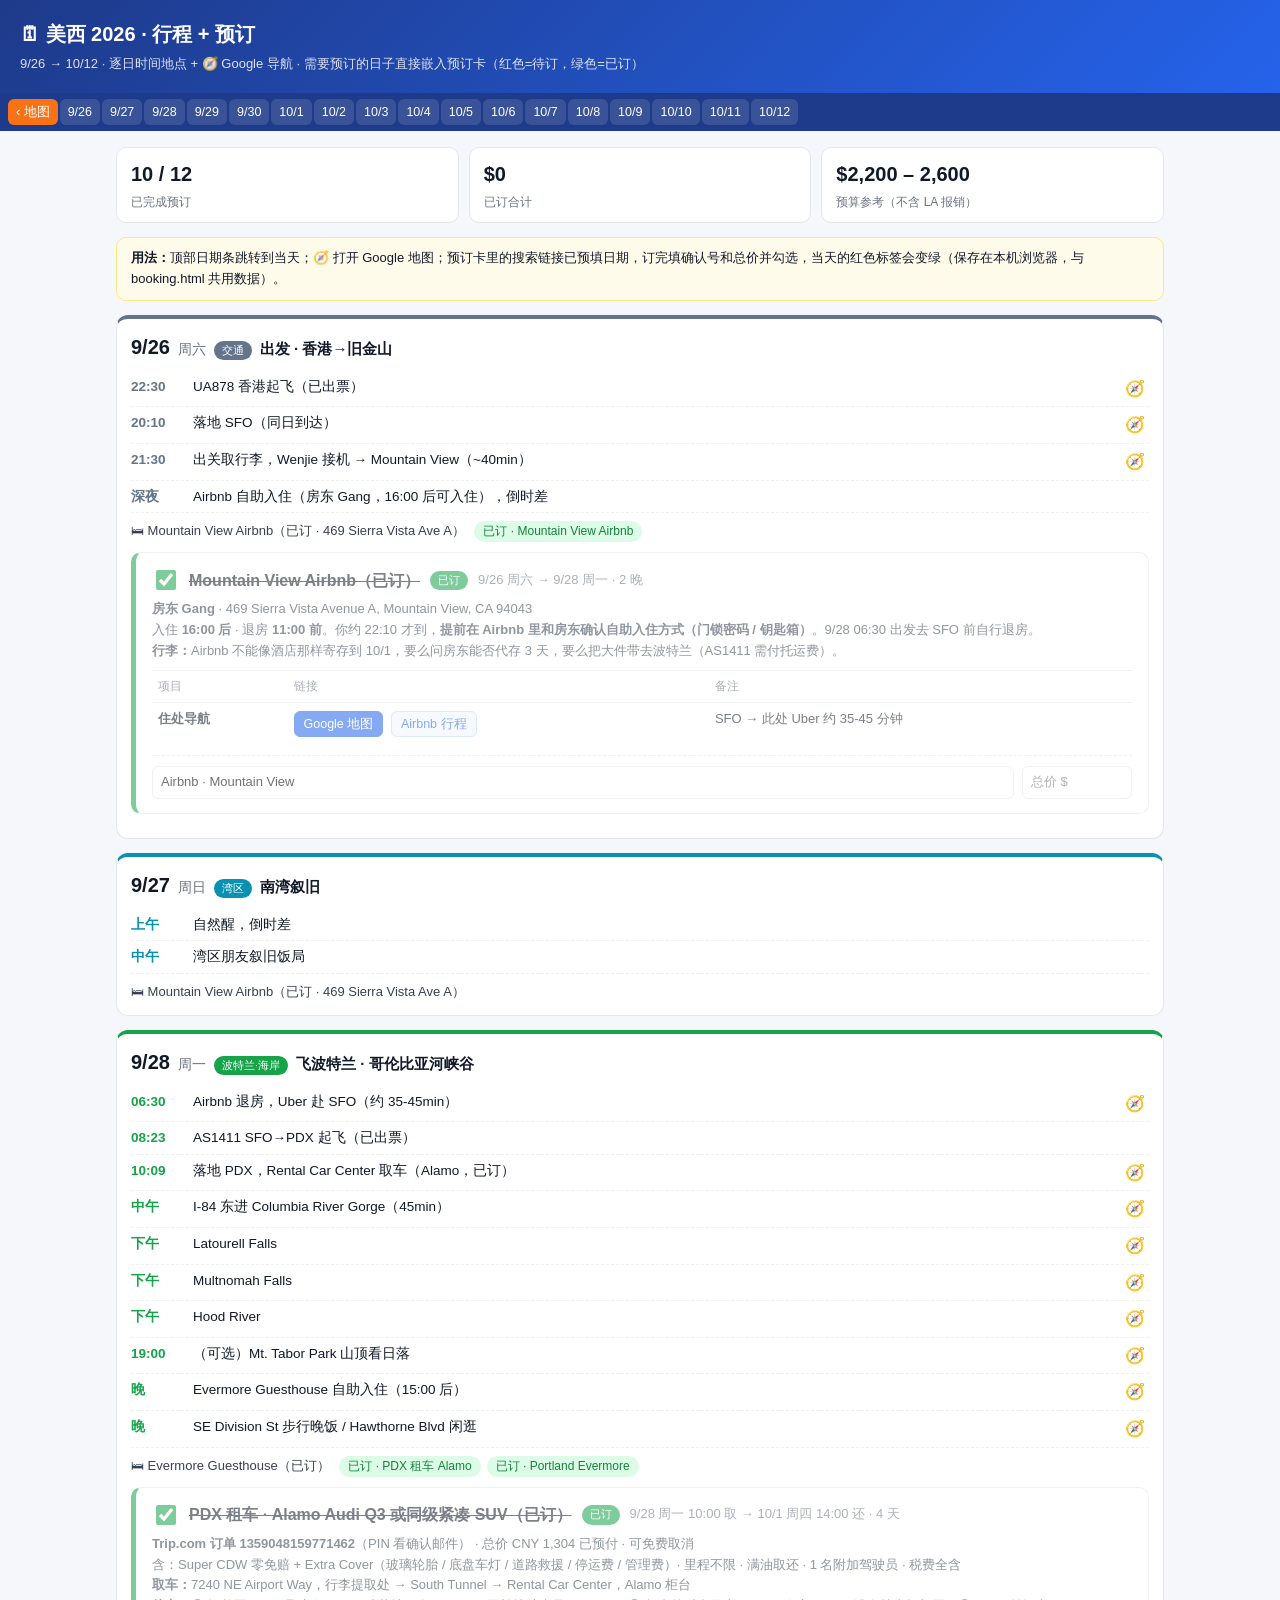
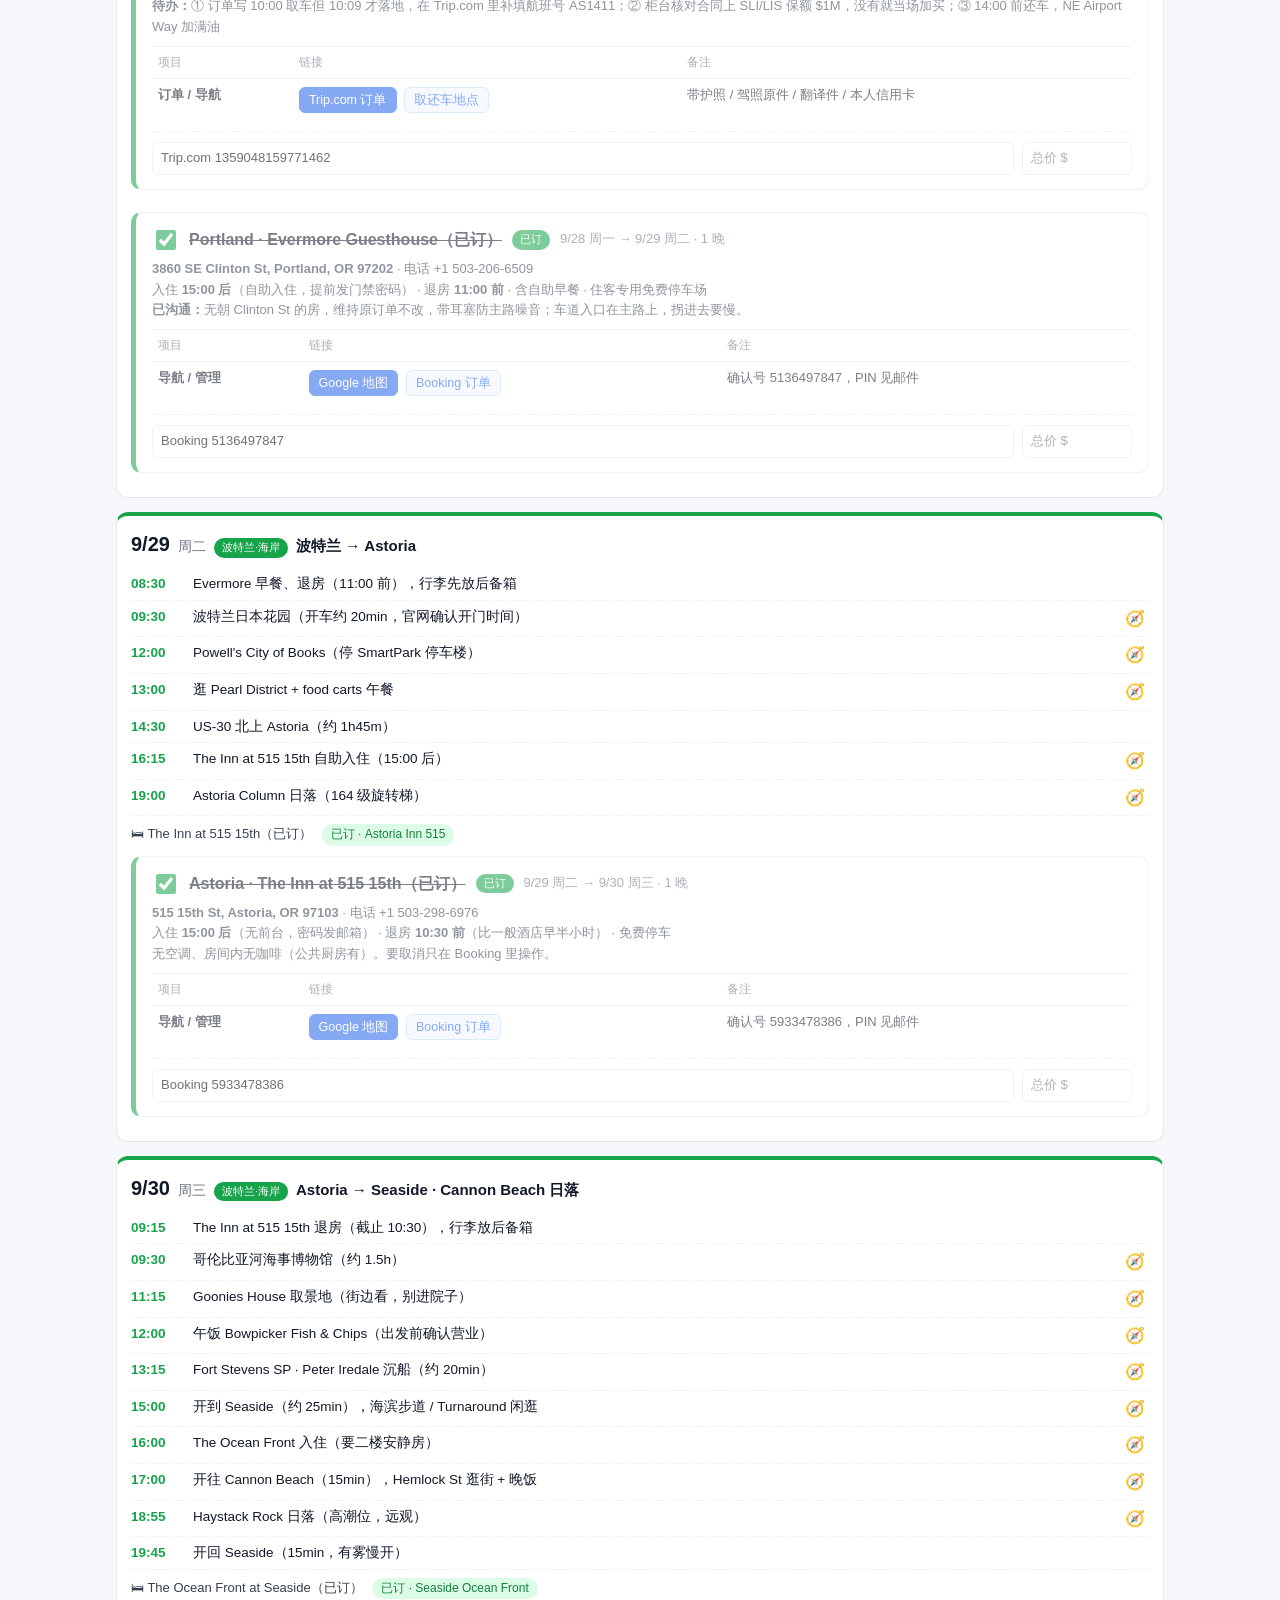
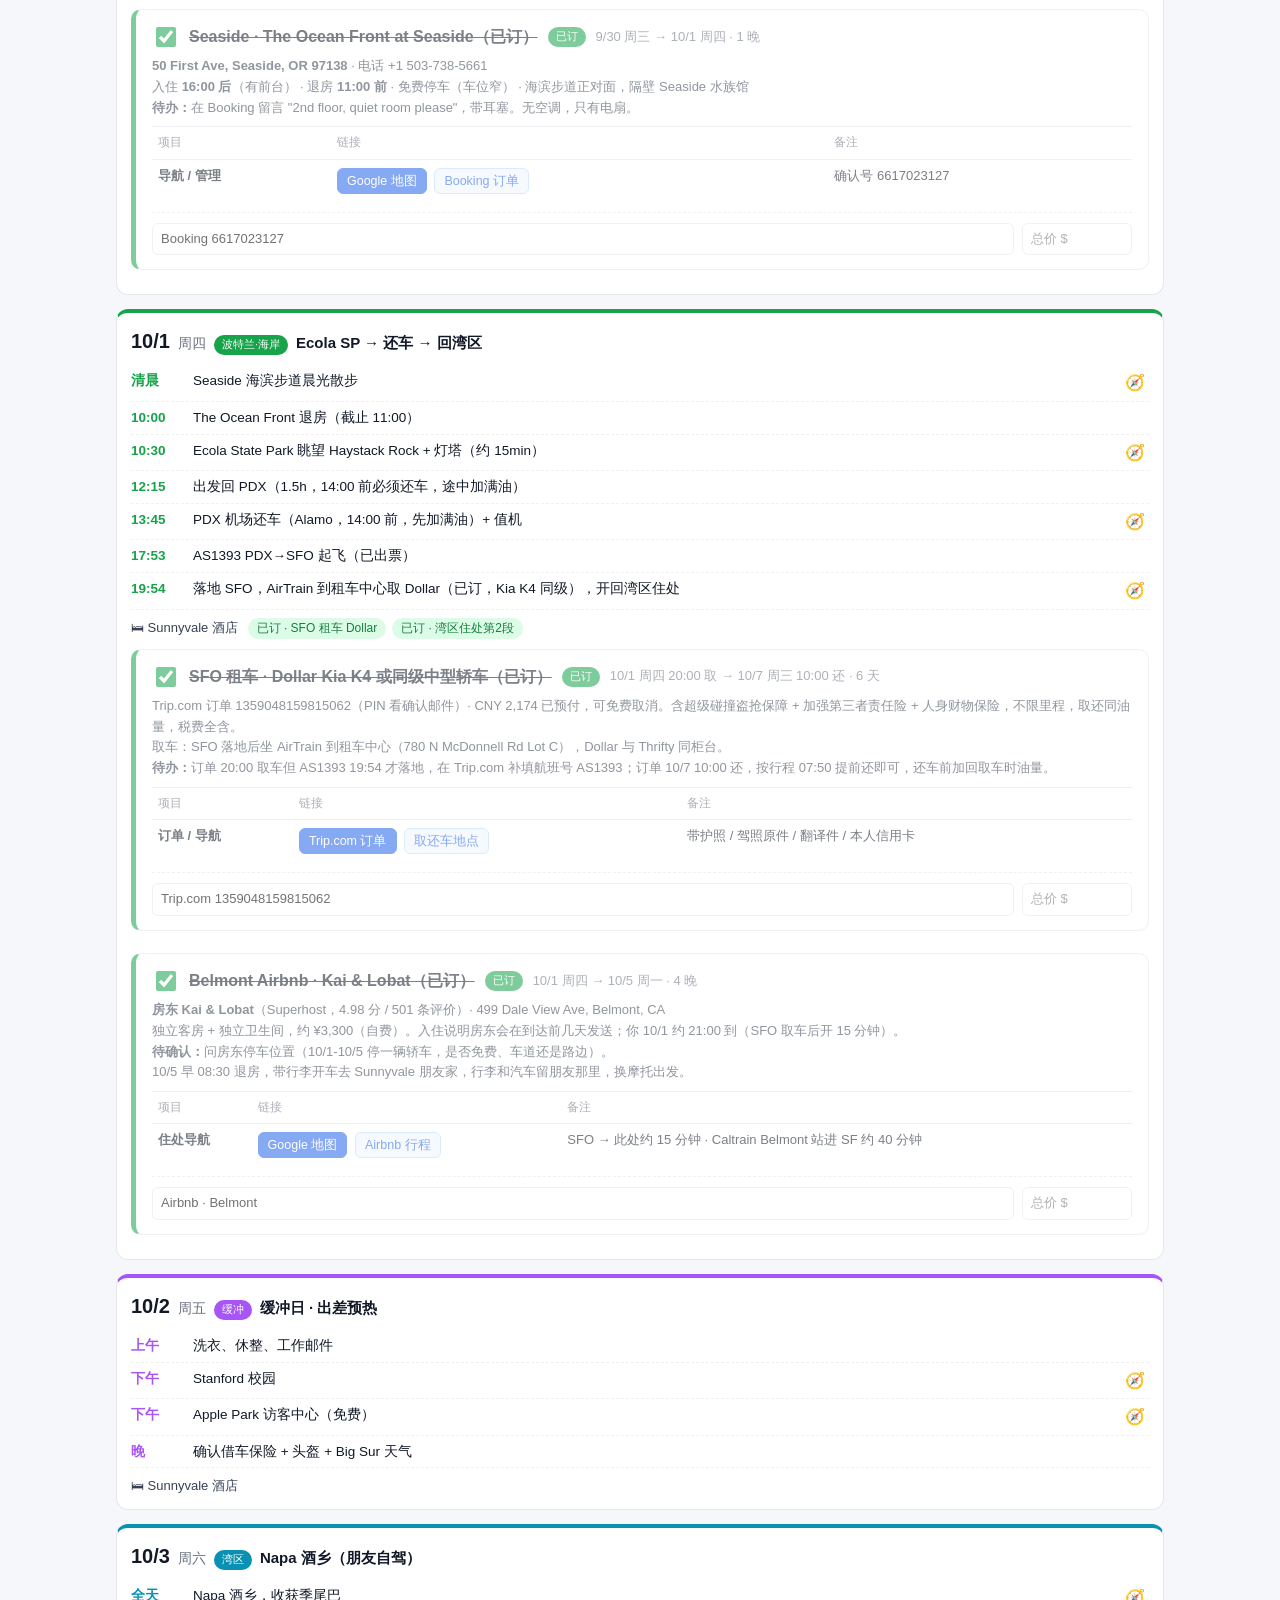
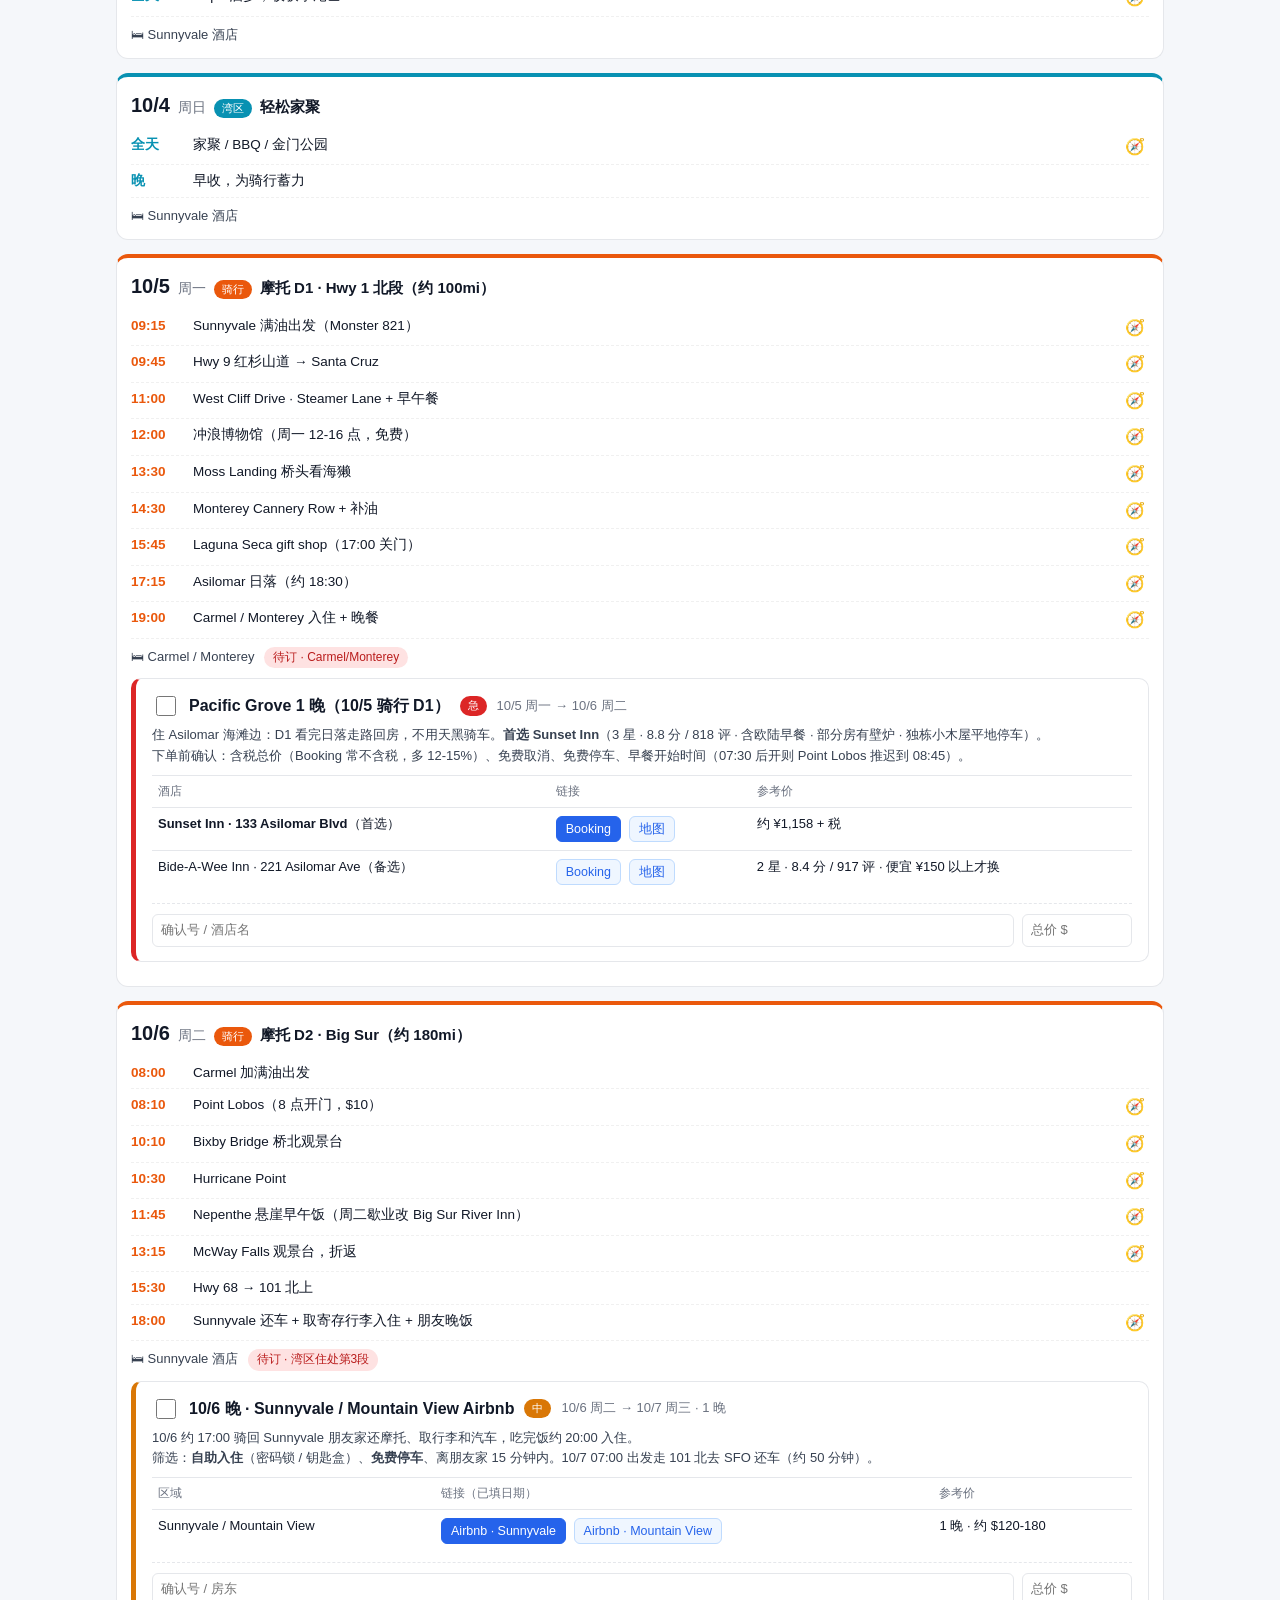
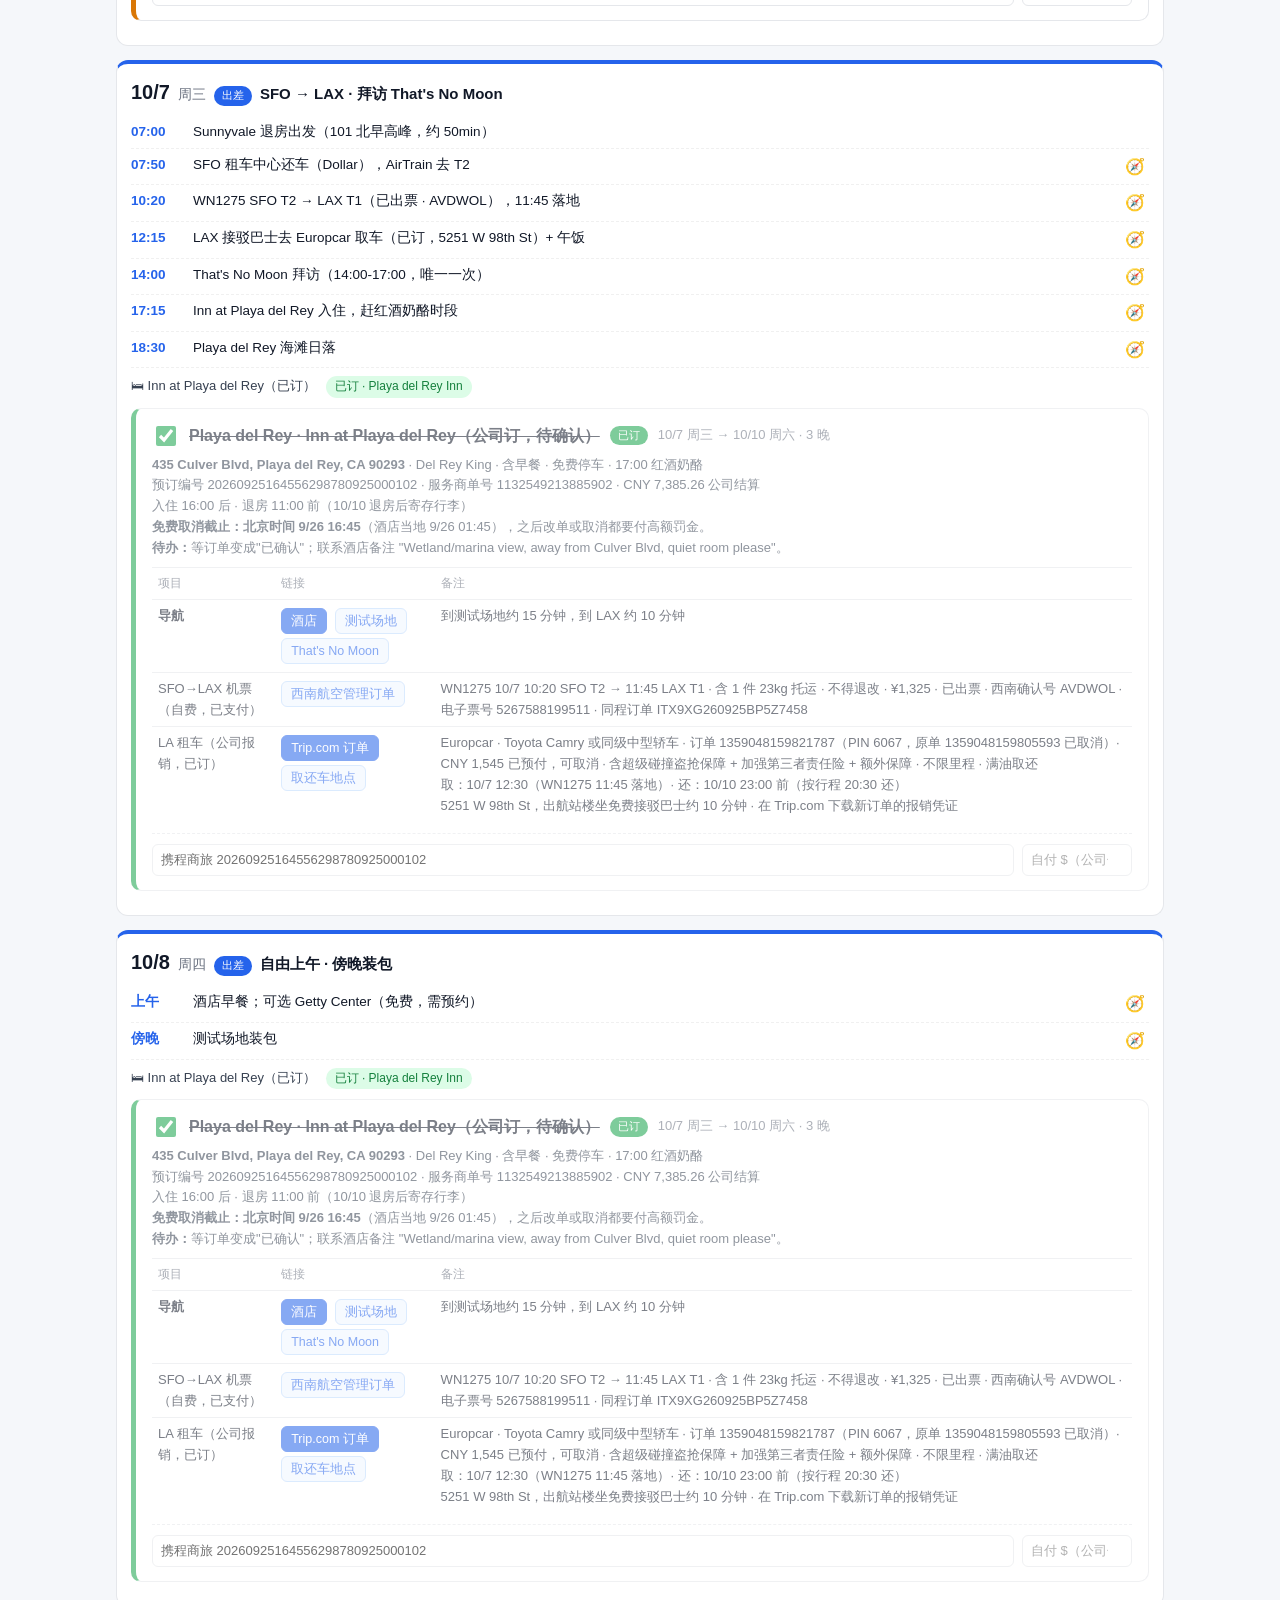
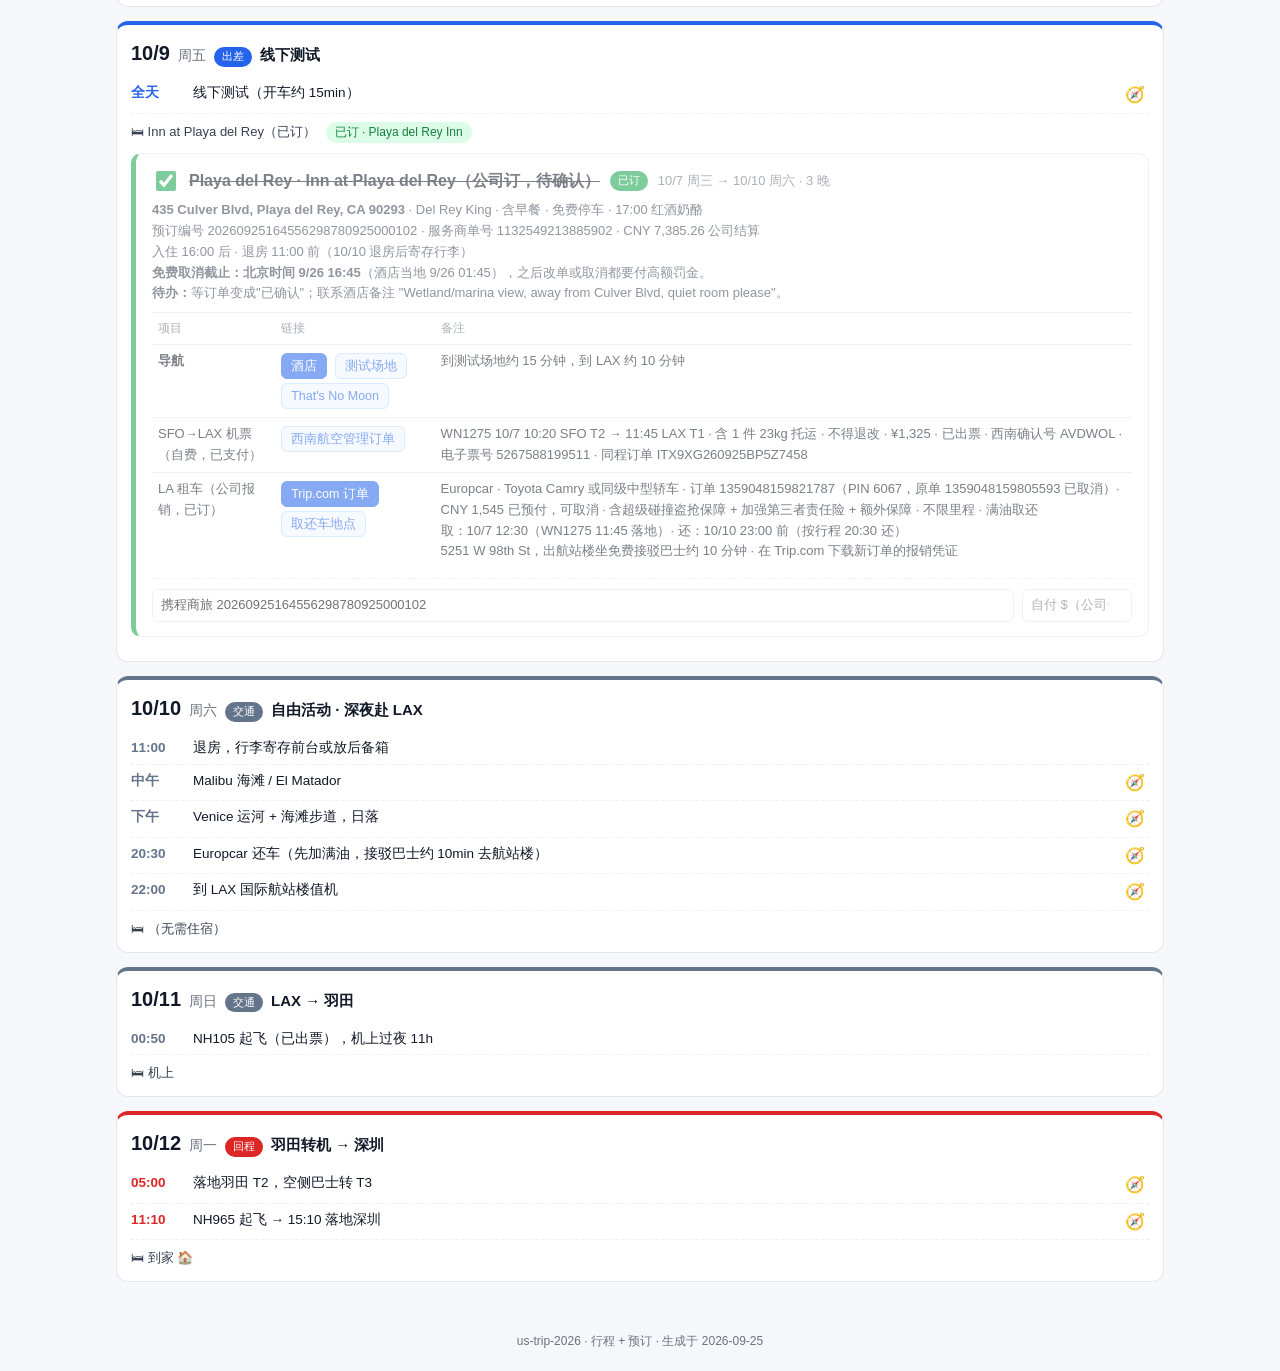
==== commit 5355392b: "update 0926-1211" ====
--- a/booking.html
+++ b/booking.html
@@ -112,7 +112,7 @@
  <div class="rec"><input class="cf" placeholder="确认号"><input class="pr" type="number" placeholder="总价 $"></div>
 </div></div><div id="bk-pdx" class="bkwrap"><div class="card" data-id="pdx" data-booked="Booking 5136497847" style="--c:#16a34a">
  <div class="head"><input type="checkbox"><span class="ttl">Portland · Evermore Guesthouse（已订）</span><span class="tag">已订</span><span class="date">9/28 周一 → 9/29 周二 · 1 晚</span></div>
- <div class="why"><b>3860 SE Clinton St, Portland, OR 97202</b> · 电话 +1 503-206-6509<br>入住 <b>15:00 后</b>（自助入住，提前发门禁密码） · 退房 <b>11:00 前</b> · 含自助早餐 · 住客专用免费停车场<br><b>待办：</b>在 Booking 给酒店留言，要一间朝 <b>Clinton St</b> 的房（避开 Cesar Chavez Blvd 主路噪音）；车道入口在主路上，拐进去要慢。</div>
+ <div class="why"><b>3860 SE Clinton St, Portland, OR 97202</b> · 电话 +1 503-206-6509<br>入住 <b>15:00 后</b>（自助入住，提前发门禁密码） · 退房 <b>11:00 前</b> · 含自助早餐 · 住客专用免费停车场<br><b>已沟通：</b>无朝 Clinton St 的房，维持原订单不改，带耳塞防主路噪音；车道入口在主路上，拐进去要慢。</div>
  <table>
   <tr><th>项目</th><th>链接</th><th>备注</th></tr>
   <tr><td><b>导航 / 管理</b></td><td>
@@ -174,7 +174,7 @@
  <div class="rec"><input class="cf" placeholder="确认号"><input class="pr" type="number" placeholder="总价 $"></div>
 </div></div><div id="bk-sv2" class="bkwrap"><div class="card" data-id="sv2" data-booked="Airbnb · Belmont" style="--c:#16a34a">
  <div class="head"><input type="checkbox"><span class="ttl">Belmont Airbnb · Kai &amp; Lobat（已订）</span><span class="tag">已订</span><span class="date">10/1 周四 → 10/5 周一 · 4 晚</span></div>
- <div class="why"><b>房东 Kai &amp; Lobat</b>（Superhost，4.98 分 / 501 条评价）· 499 Dale View Ave, Belmont, CA<br>独立客房 + 独立卫生间，约 ¥3,300（自费）。入住说明房东会在到达前几天发送；你 10/1 约 21:00 到（SFO 取车后开 15 分钟）。<br>10/5 早 08:30 退房，带行李开车去 Sunnyvale 朋友家，行李和汽车留朋友那里，换摩托出发。</div>
+ <div class="why"><b>房东 Kai &amp; Lobat</b>（Superhost，4.98 分 / 501 条评价）· 499 Dale View Ave, Belmont, CA<br>独立客房 + 独立卫生间，约 ¥3,300（自费）。入住说明房东会在到达前几天发送；你 10/1 约 21:00 到（SFO 取车后开 15 分钟）。<br><b>待确认：</b>问房东停车位置（10/1-10/5 停一辆轿车，是否免费、车道还是路边）。<br>10/5 早 08:30 退房，带行李开车去 Sunnyvale 朋友家，行李和汽车留朋友那里，换摩托出发。</div>
  <table>
   <tr><th>项目</th><th>链接</th><th>备注</th></tr>
   <tr><td><b>住处导航</b></td><td>
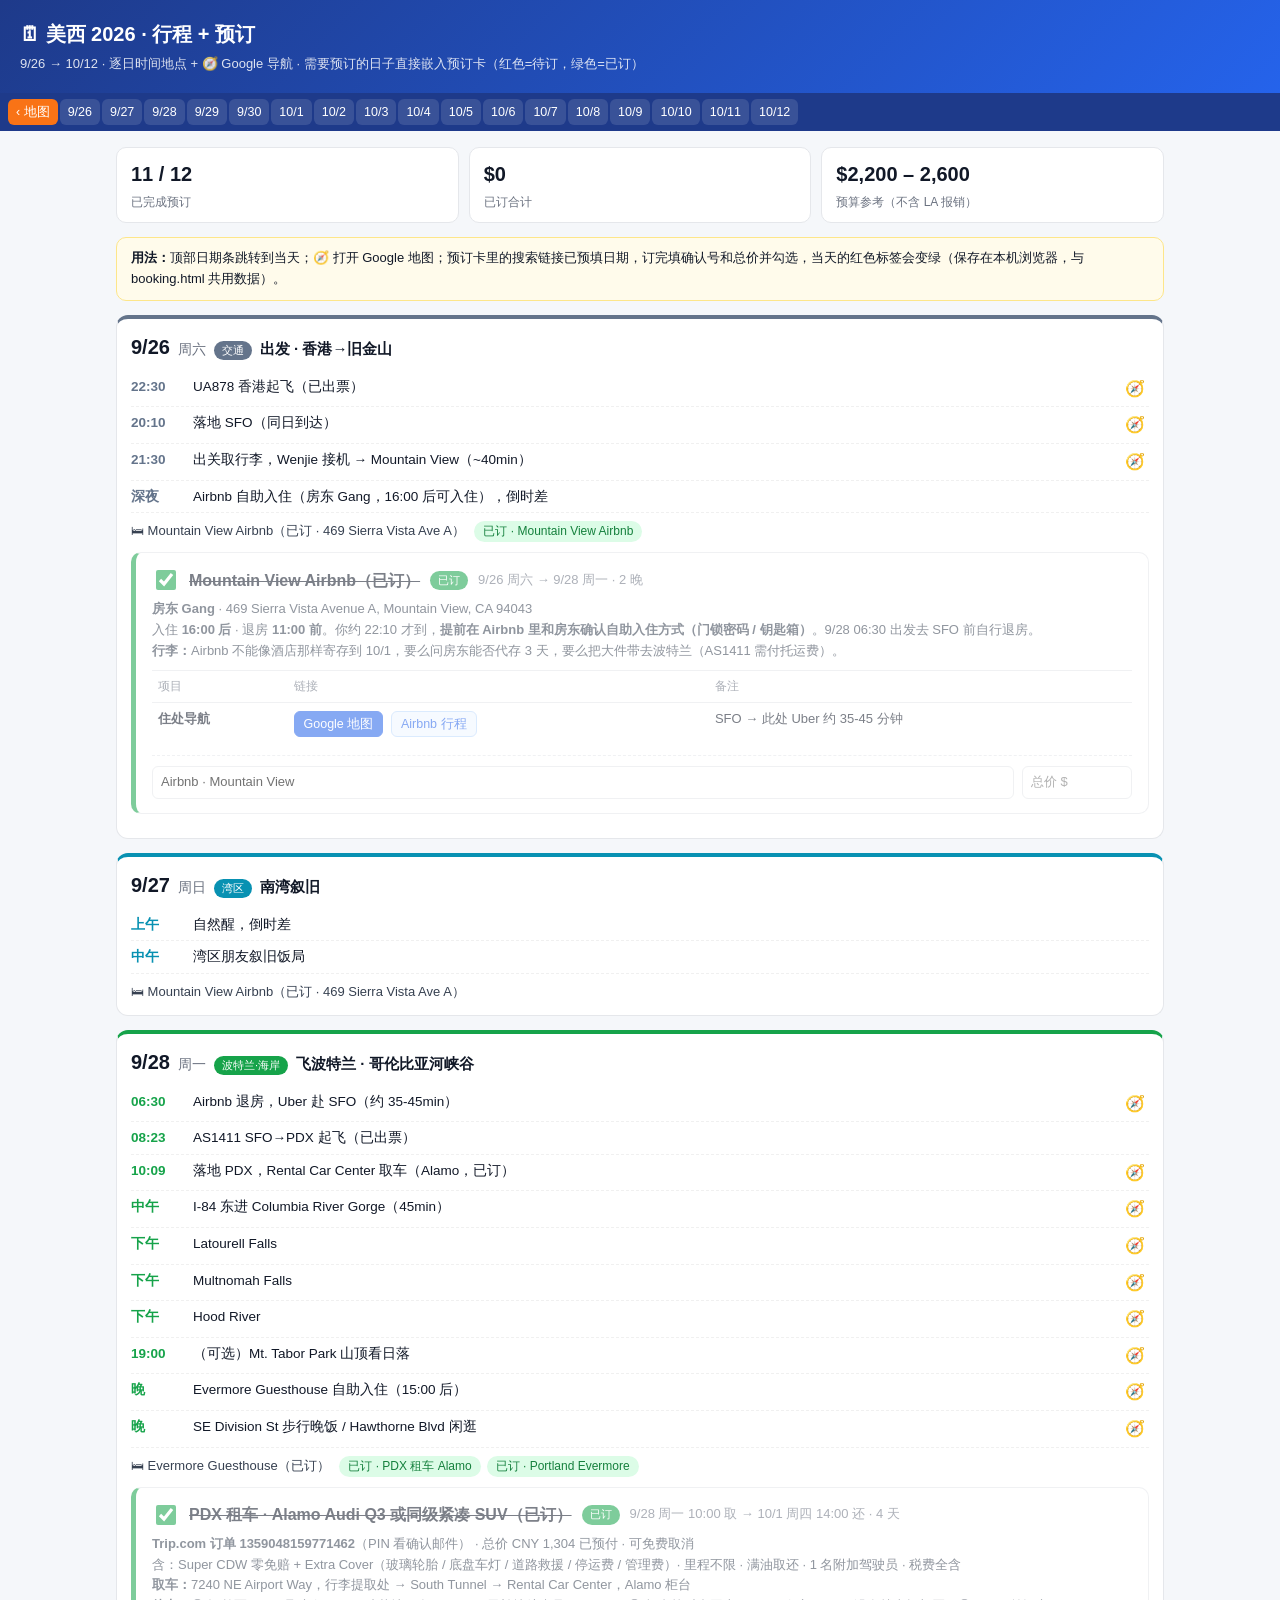
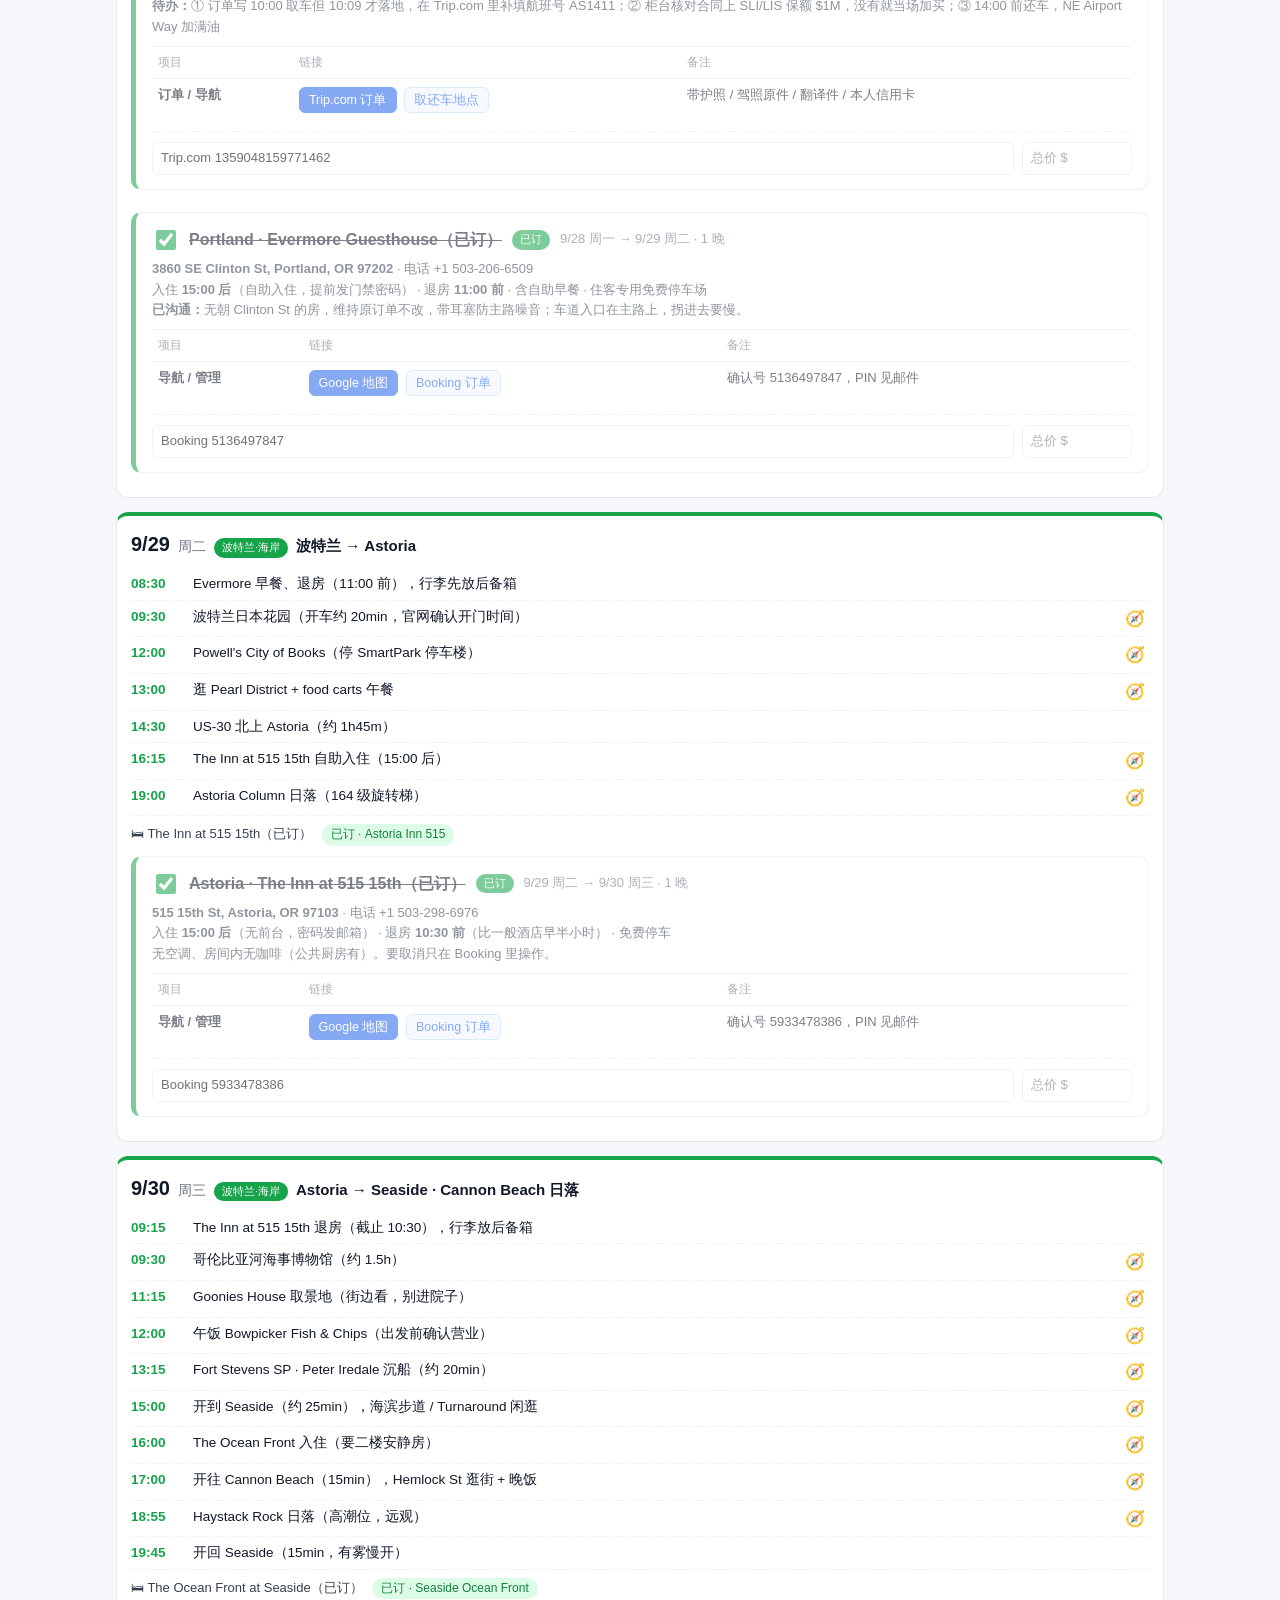
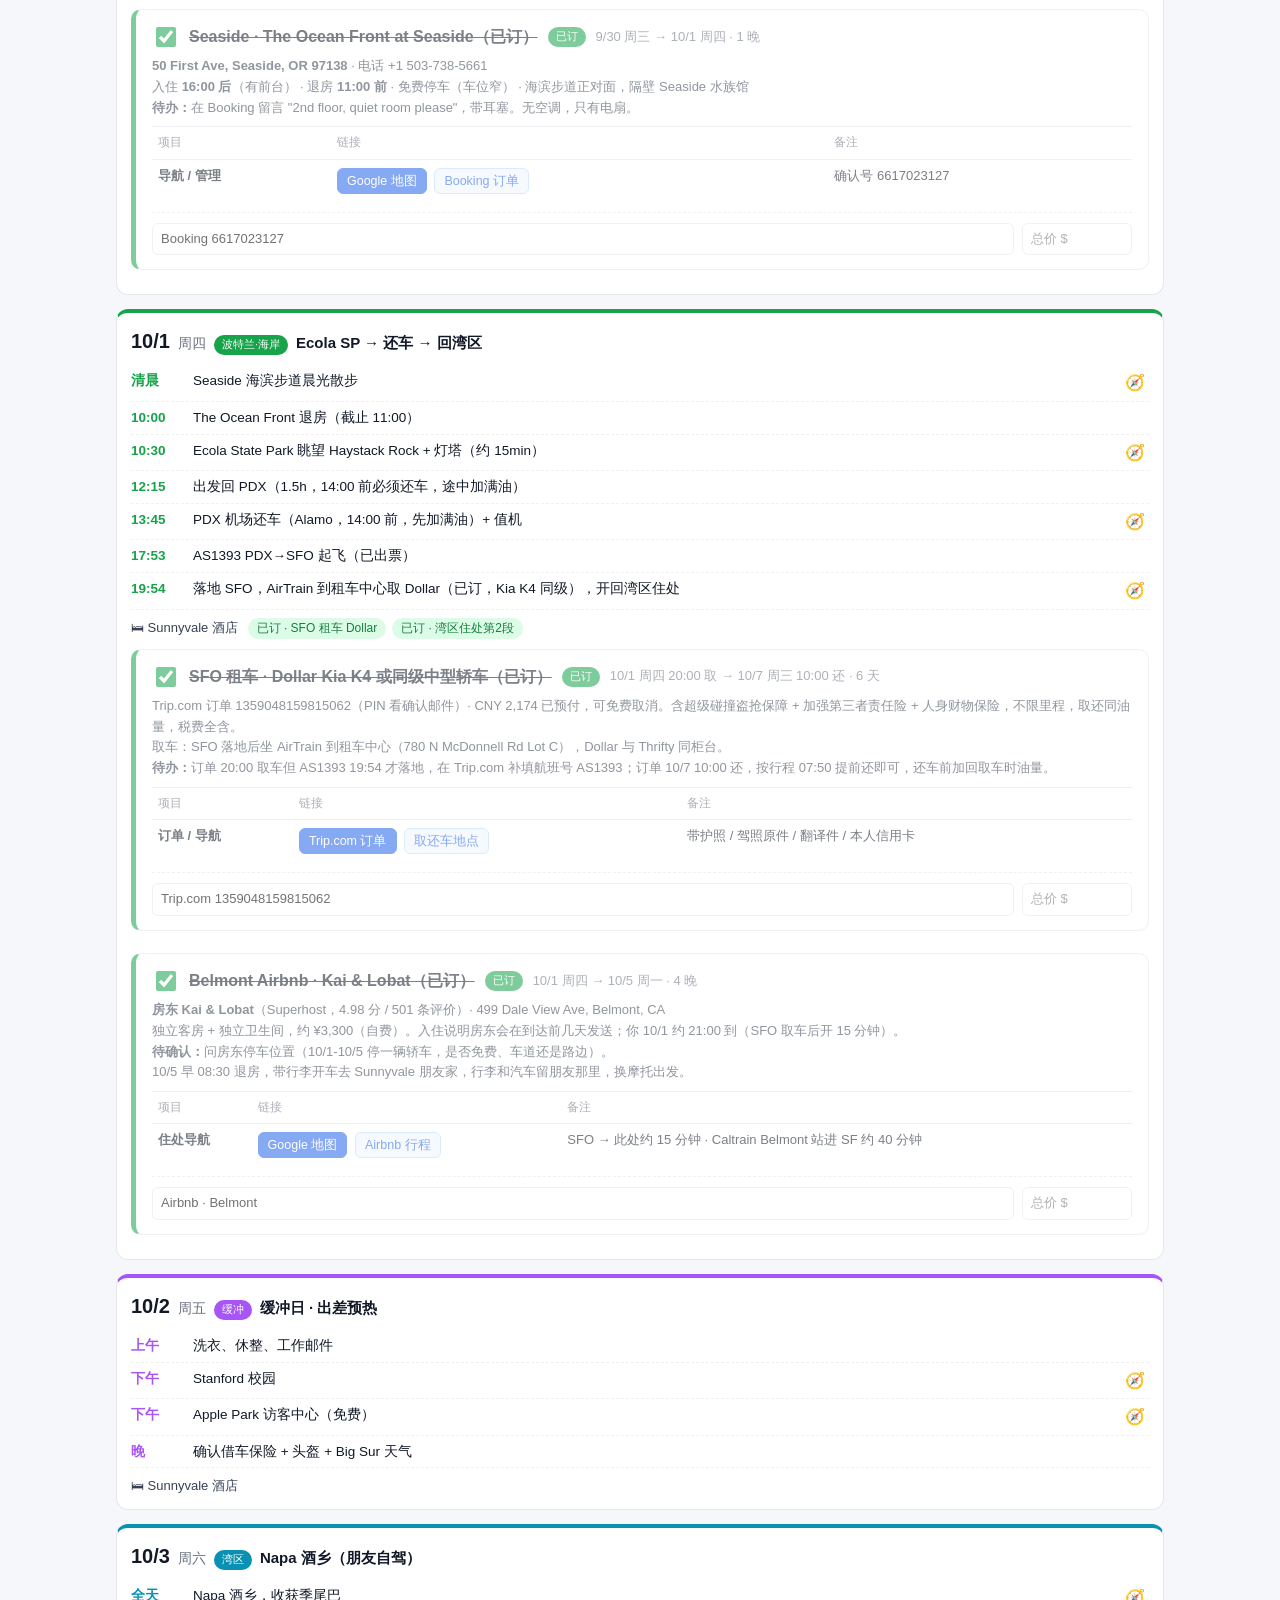
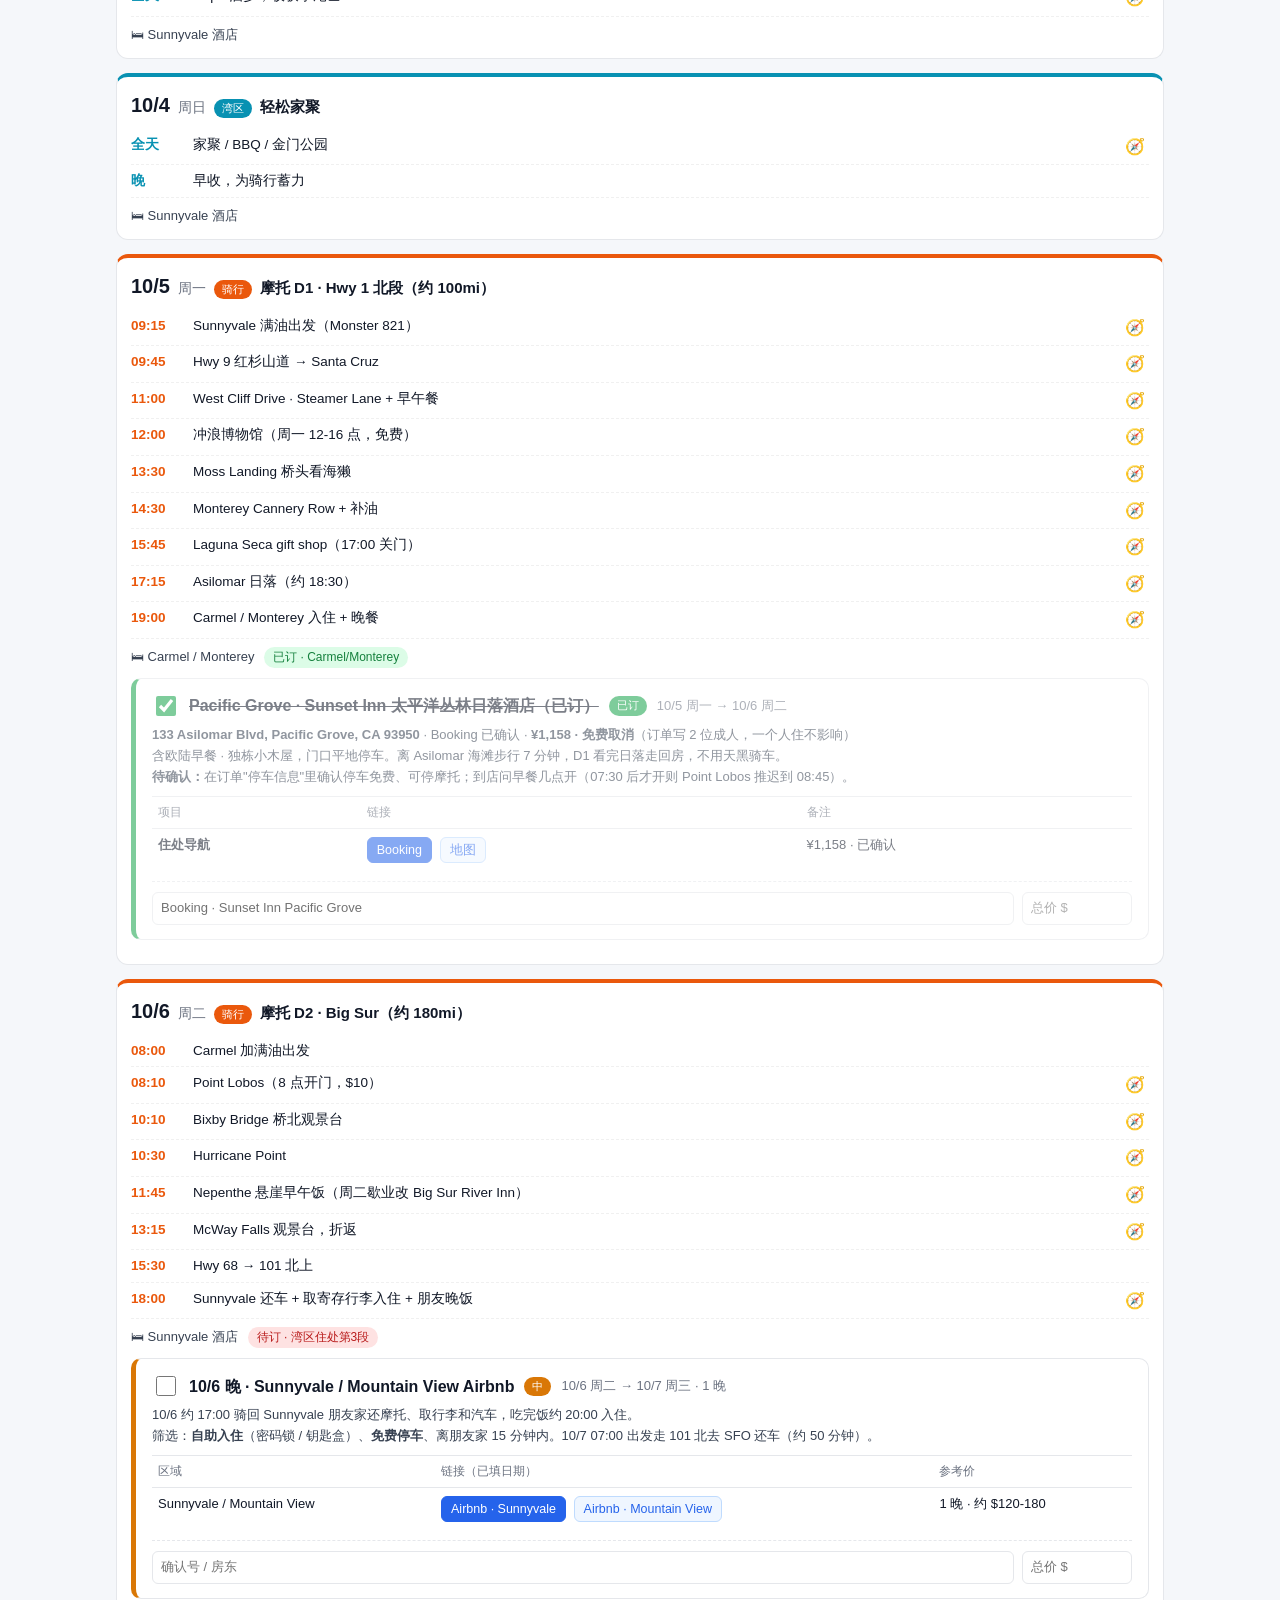
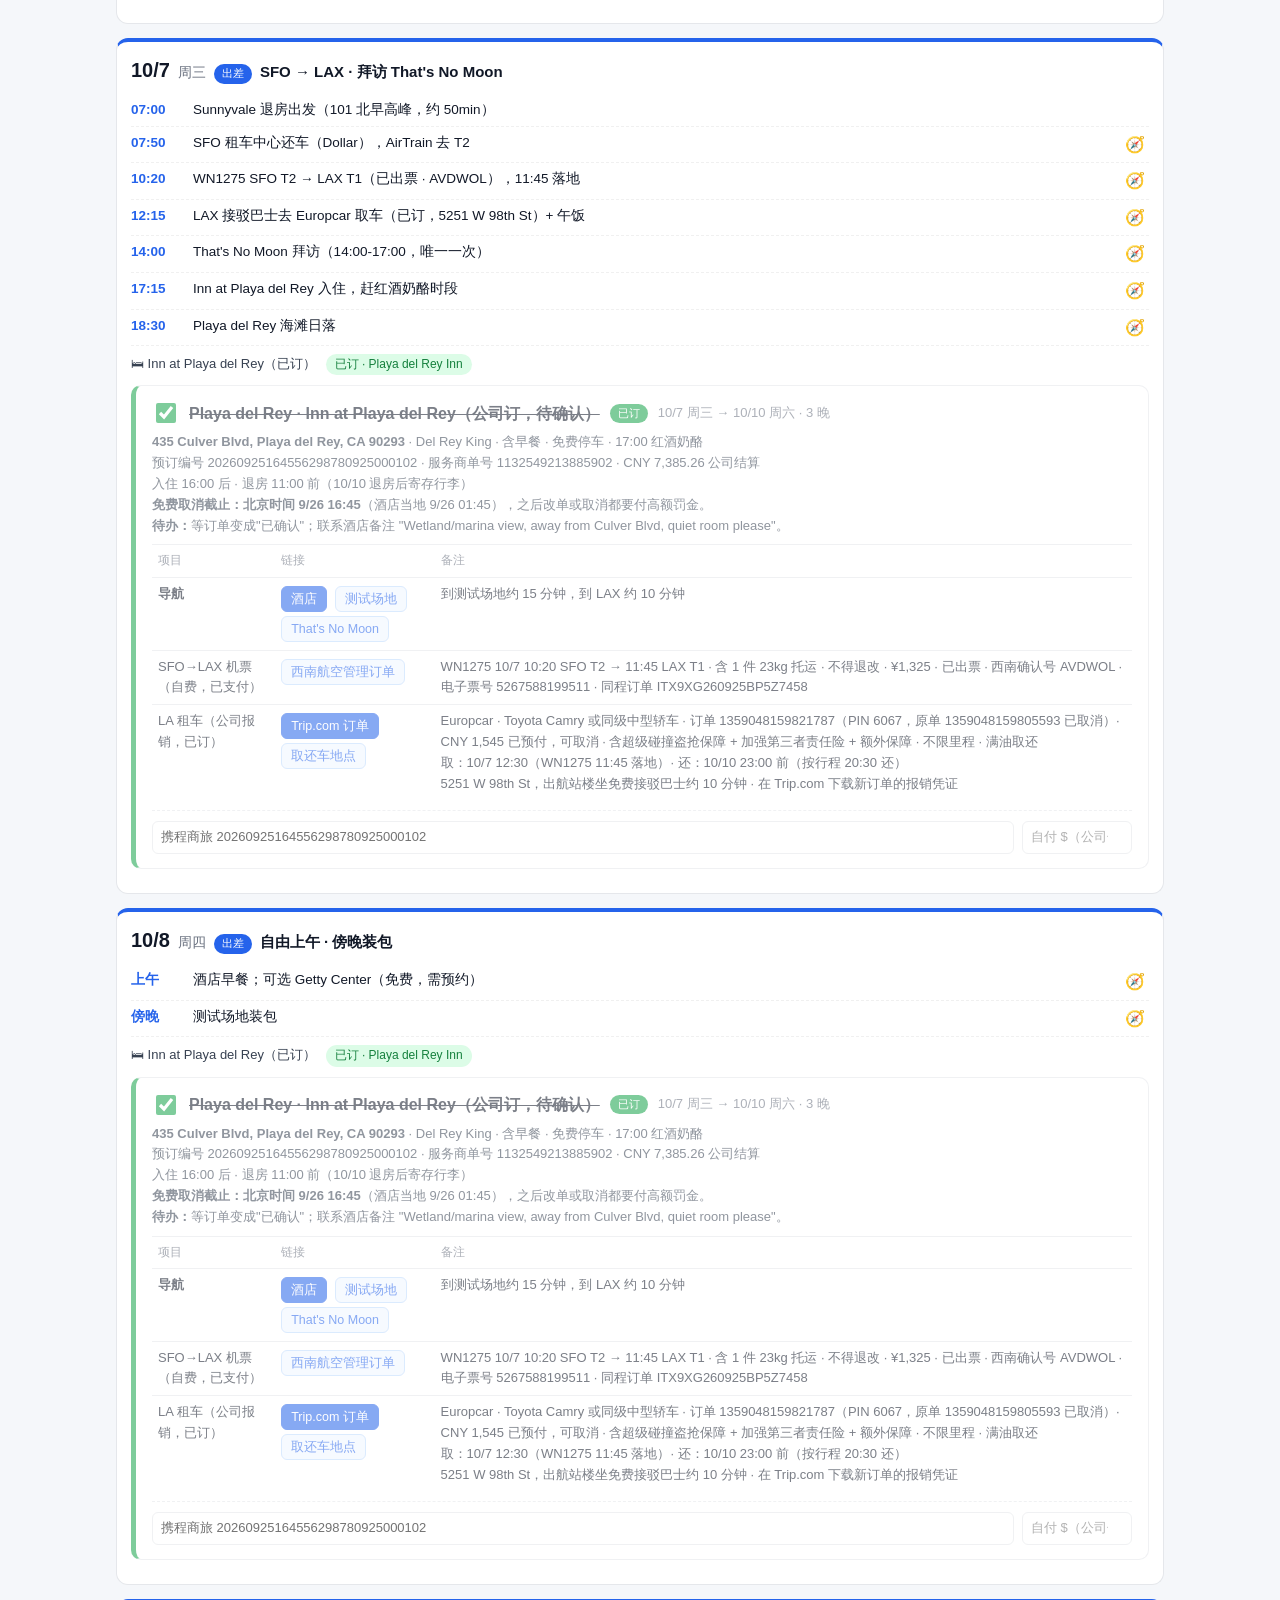
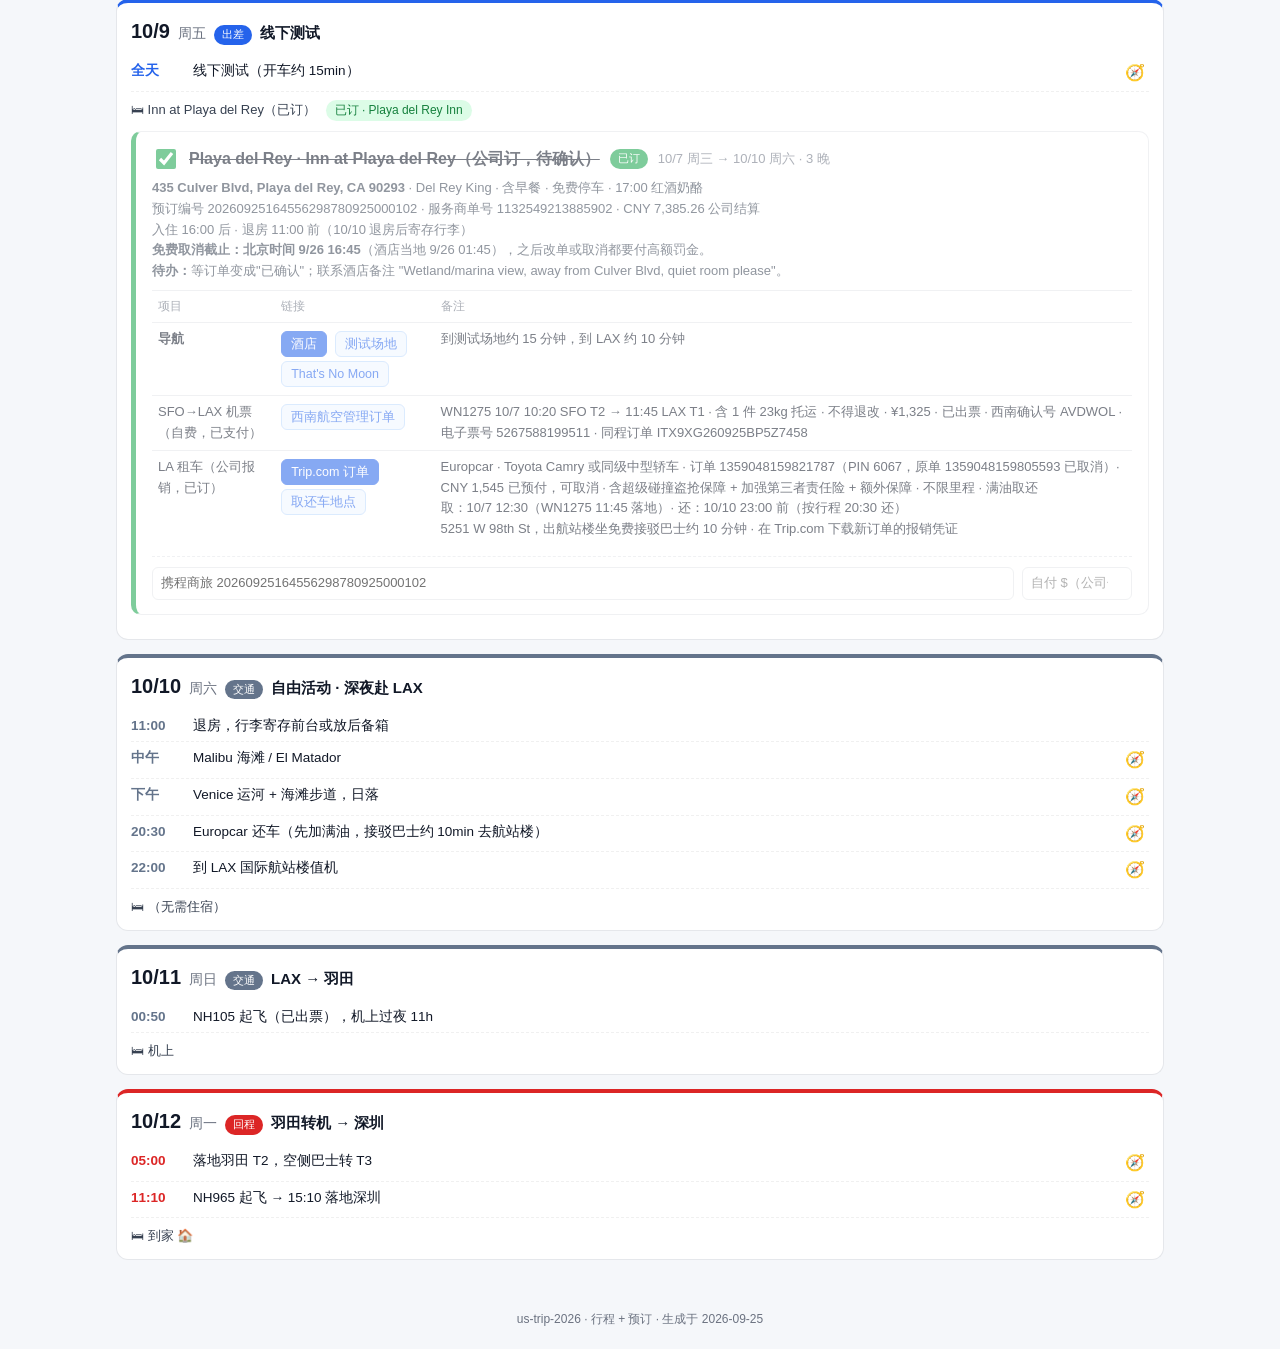
==== commit 86986026: "update 0926-1213" ====
--- a/booking.html
+++ b/booking.html
@@ -207,19 +207,15 @@
  <div class="dh"><span class="dd">10/5</span><span class="dw">周一</span><span class="tg" style="background:#ea580c">骑行</span><span class="dt">摩托 D1 · Hwy 1 北段（约 100mi）</span></div>
  <ul class="it"><li><b>09:15</b><span>Sunnyvale 满油出发（Monster 821）</span><a class="nv" target="_blank" href="https://www.google.com/maps/search/?api=1&query=Sunnyvale%2C%20CA">🧭</a></li><li><b>09:45</b><span>Hwy 9 红杉山道 → Santa Cruz</span><a class="nv" target="_blank" href="https://www.google.com/maps/search/?api=1&query=Saratoga%2C%20CA">🧭</a></li><li><b>11:00</b><span>West Cliff Drive · Steamer Lane + 早午餐</span><a class="nv" target="_blank" href="https://www.google.com/maps/search/?api=1&query=Steamer%20Lane%20Santa%20Cruz">🧭</a></li><li><b>12:00</b><span>冲浪博物馆（周一 12-16 点，免费）</span><a class="nv" target="_blank" href="https://www.google.com/maps/search/?api=1&query=Santa%20Cruz%20Surfing%20Museum">🧭</a></li><li><b>13:30</b><span>Moss Landing 桥头看海獭</span><a class="nv" target="_blank" href="https://www.google.com/maps/search/?api=1&query=Moss%20Landing">🧭</a></li><li><b>14:30</b><span>Monterey Cannery Row + 补油</span><a class="nv" target="_blank" href="https://www.google.com/maps/search/?api=1&query=Cannery%20Row%20Monterey">🧭</a></li><li><b>15:45</b><span>Laguna Seca gift shop（17:00 关门）</span><a class="nv" target="_blank" href="https://www.google.com/maps/search/?api=1&query=WeatherTech%20Raceway%20Laguna%20Seca">🧭</a></li><li><b>17:15</b><span>Asilomar 日落（约 18:30）</span><a class="nv" target="_blank" href="https://www.google.com/maps/search/?api=1&query=Asilomar%20State%20Beach">🧭</a></li><li><b>19:00</b><span>Carmel / Monterey 入住 + 晚餐</span><a class="nv" target="_blank" href="https://www.google.com/maps/search/?api=1&query=Carmel-by-the-Sea%2C%20CA">🧭</a></li></ul>
  <div class="st">🛏 Carmel / Monterey <a class="pill" href="#bk-cm" data-pill="cm">待订 · Carmel/Monterey</a></div>
- <div id="bk-cm" class="bkwrap"><div class="card" data-id="cm" style="--c:var(--hot)">
- <div class="head"><input type="checkbox"><span class="ttl">Pacific Grove 1 晚（10/5 骑行 D1）</span><span class="tag">急</span><span class="date">10/5 周一 → 10/6 周二</span></div>
- <div class="why">住 Asilomar 海滩边：D1 看完日落走路回房，不用天黑骑车。<b>首选 Sunset Inn</b>（3 星 · 8.8 分 / 818 评 · 含欧陆早餐 · 部分房有壁炉 · 独栋小木屋平地停车）。<br>下单前确认：含税总价（Booking 常不含税，多 12-15%）、免费取消、免费停车、早餐开始时间（07:30 后开则 Point Lobos 推迟到 08:45）。</div>
- <table>
-  <tr><th>酒店</th><th>链接</th><th>参考价</th></tr>
-  <tr><td><b>Sunset Inn · 133 Asilomar Blvd</b>（首选）</td><td>
+ <div id="bk-cm" class="bkwrap"><div class="card" data-id="cm" data-booked="Booking · Sunset Inn Pacific Grove" style="--c:#16a34a">
+ <div class="head"><input type="checkbox"><span class="ttl">Pacific Grove · Sunset Inn 太平洋丛林日落酒店（已订）</span><span class="tag">已订</span><span class="date">10/5 周一 → 10/6 周二</span></div>
+ <div class="why"><b>133 Asilomar Blvd, Pacific Grove, CA 93950</b> · Booking 已确认 · <b>¥1,158 · 免费取消</b>（订单写 2 位成人，一个人住不影响）<br>含欧陆早餐 · 独栋小木屋，门口平地停车。离 Asilomar 海滩步行 7 分钟，D1 看完日落走回房，不用天黑骑车。<br><b>待确认：</b>在订单"停车信息"里确认停车免费、可停摩托；到店问早餐几点开（07:30 后才开则 Point Lobos 推迟到 08:45）。</div>
+ <table>
+  <tr><th>项目</th><th>链接</th><th>备注</th></tr>
+  <tr><td><b>住处导航</b></td><td>
    <a class="btn pri" target="_blank" href="https://www.booking.com/searchresults.html?ss=Sunset+Inn+Pacific+Grove&checkin=2026-10-05&checkout=2026-10-06&group_adults=1&no_rooms=1">Booking</a>
    <a class="btn" target="_blank" href="https://www.google.com/maps/search/?api=1&query=133+Asilomar+Blvd%2C+Pacific+Grove%2C+CA">地图</a>
-  </td><td>约 ¥1,158 + 税</td></tr>
-  <tr><td>Bide-A-Wee Inn · 221 Asilomar Ave（备选）</td><td>
-   <a class="btn" target="_blank" href="https://www.booking.com/searchresults.html?ss=Bide-A-Wee+Inn+Pacific+Grove&checkin=2026-10-05&checkout=2026-10-06&group_adults=1&no_rooms=1">Booking</a>
-   <a class="btn" target="_blank" href="https://www.google.com/maps/search/?api=1&query=221+Asilomar+Ave%2C+Pacific+Grove%2C+CA">地图</a>
-  </td><td>2 星 · 8.4 分 / 917 评 · 便宜 ¥150 以上才换</td></tr>
+  </td><td>¥1,158 · 已确认</td></tr>
  </table>
  <div class="rec"><input class="cf" placeholder="确认号 / 酒店名"><input class="pr" type="number" placeholder="总价 $"></div>
 </div></div>
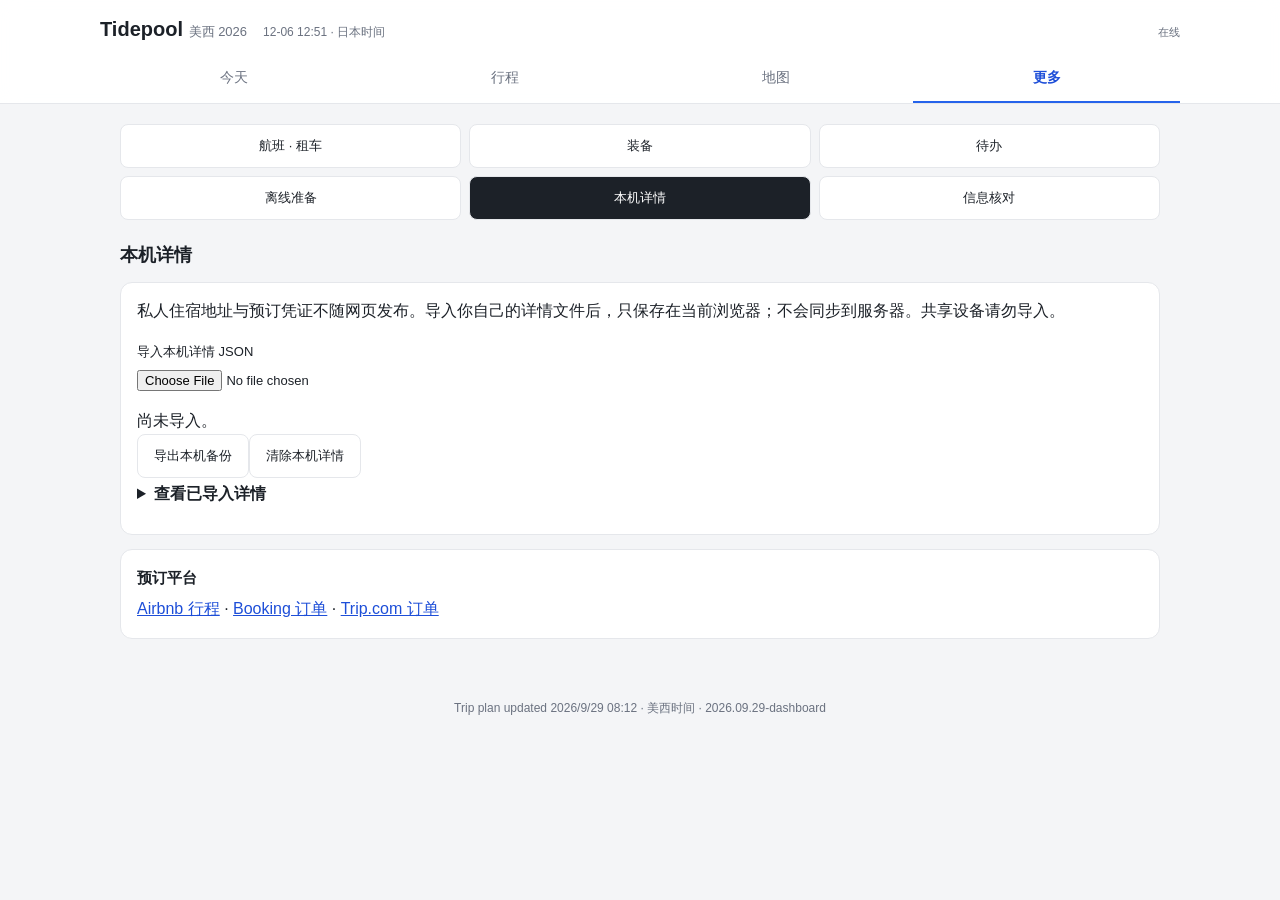
==== commit 44f0942f: "Turn trip plan into a live travel dashboard" ====
--- a/booking.html
+++ b/booking.html
@@ -1,375 +1 @@
-<!DOCTYPE html>
-<html lang="zh-CN"><head><meta charset="utf-8"><meta name="viewport" content="width=device-width,initial-scale=1">
-<meta name="robots" content="noindex,nofollow">
-<meta name="theme-color" content="#1e3a8a">
-<meta name="apple-mobile-web-app-capable" content="yes">
-<meta name="mobile-web-app-capable" content="yes">
-<meta name="apple-mobile-web-app-status-bar-style" content="default">
-<meta name="apple-mobile-web-app-title" content="Tidepool">
-<link rel="apple-touch-icon" href="icon-180.png">
-<link rel="manifest" href="manifest.json">
-<title>美西 2026 · 行程 + 预订</title><style>
-:root{--bg:#f5f7fa;--card:#fff;--line:#e5e7eb;--sub:#6b7280;--ink:#111827;--hot:#dc2626;--mid:#d97706;--ok:#16a34a;--blue:#2563eb}
-*{box-sizing:border-box}
-body{margin:0;font:14px/1.6 -apple-system,"PingFang SC","Microsoft YaHei",sans-serif;background:var(--bg);color:var(--ink)}
-header{background:linear-gradient(135deg,#1e3a8a,#2563eb);color:#fff;padding:18px 20px}
-header h1{margin:0;font-size:20px}
-header p{margin:4px 0 0;opacity:.85;font-size:13px}
-main{max-width:1080px;margin:0 auto;padding:16px}
-.bar{display:flex;gap:10px;flex-wrap:wrap;margin-bottom:14px}
-.kpi{flex:1;min-width:150px;background:var(--card);border:1px solid var(--line);border-radius:10px;padding:10px 14px}
-.kpi b{display:block;font-size:20px}
-.kpi span{color:var(--sub);font-size:12px}
-.tip{background:#fffbeb;border:1px solid #fde68a;border-radius:10px;padding:10px 14px;font-size:13px;margin-bottom:14px}
-.card{background:var(--card);border:1px solid var(--line);border-left:5px solid var(--c,#9ca3af);border-radius:10px;padding:14px 16px;margin-bottom:12px}
-.card.done{opacity:.55}
-.card.done .ttl{text-decoration:line-through}
-.head{display:flex;align-items:center;gap:10px;flex-wrap:wrap}
-.head input[type=checkbox]{width:20px;height:20px;accent-color:var(--ok)}
-.ttl{font-weight:700;font-size:16px}
-.tag{font-size:11px;padding:1px 8px;border-radius:99px;color:#fff;background:var(--c)}
-.date{color:var(--sub);font-size:13px}
-.why{font-size:13px;color:#374151;margin:6px 0 8px}
-table{width:100%;border-collapse:collapse;font-size:13px}
-td,th{border-top:1px solid var(--line);padding:6px 6px;text-align:left;vertical-align:top}
-th{color:var(--sub);font-weight:500;font-size:12px}
-a.btn{display:inline-block;padding:2px 9px;margin:2px 4px 2px 0;border-radius:6px;background:#eff6ff;color:var(--blue);text-decoration:none;font-size:12.5px;border:1px solid #bfdbfe;white-space:nowrap}
-a.btn:hover{background:#dbeafe}
-a.btn.pri{background:var(--blue);color:#fff;border-color:var(--blue)}
-.rec{display:flex;gap:8px;flex-wrap:wrap;margin-top:10px;padding-top:10px;border-top:1px dashed var(--line)}
-.rec input,.rec select{padding:5px 8px;border:1px solid var(--line);border-radius:6px;font:inherit;font-size:13px}
-.rec input.cf{flex:1;min-width:160px}
-.rec input.pr{width:110px}
-h2{font-size:15px;margin:22px 0 10px;color:#1e3a8a}
-ul.chk{margin:4px 0;padding-left:18px;font-size:13px}
-footer{text-align:center;color:var(--sub);font-size:12px;padding:20px}
-@media(max-width:640px){td:nth-child(3),th:nth-child(3){display:none}}
-
-.jump{position:sticky;top:0;z-index:9;max-width:100vw;background:#1e3a8a;display:flex;overflow-x:auto;gap:2px;padding:6px 8px}
-.jump a{color:#fff;text-decoration:none;font-size:12.5px;padding:3px 8px;border-radius:6px;white-space:nowrap;background:rgba(255,255,255,.12)}
-.day{background:#fff;border:1px solid var(--line);border-top:4px solid var(--pc);border-radius:12px;padding:12px 14px;margin-bottom:14px;scroll-margin-top:44px}
-.dh{display:flex;align-items:baseline;gap:8px;flex-wrap:wrap}
-.dd{font-size:20px;font-weight:800}.dw{color:var(--sub)}
-.tg{color:#fff;font-size:11px;padding:1px 8px;border-radius:99px}.dt{font-weight:700;font-size:15px}
-ul.it{list-style:none;margin:8px 0;padding:0}
-ul.it li{display:flex;gap:10px;align-items:flex-start;padding:5px 0;border-bottom:1px dashed #f0f0f0;font-size:13.5px}
-ul.it li b{flex:0 0 52px;color:var(--pc)}ul.it li span{flex:1}
-a.nv{text-decoration:none;font-size:16px;padding:0 4px}
-.st{font-size:13px;color:#374151;margin-top:6px}
-.pill{display:inline-block;margin-left:6px;font-size:12px;padding:1px 9px;border-radius:99px;background:#fee2e2;color:#b91c1c;text-decoration:none}
-.pill.ok{background:#dcfce7;color:#15803d}
-.bkwrap{margin-top:10px;scroll-margin-top:44px;max-width:100%;overflow-x:auto}
-html,body{overflow-x:hidden;max-width:100%}main{overflow-wrap:anywhere}
-td,th{word-break:break-word}a.btn{white-space:normal}
-</style></head><body>
-<header><h1>🗓 美西 2026 · 行程 + 预订</h1><p>9/26 → 10/12 · 逐日时间地点 + 🧭 Google 导航 · 需要预订的日子直接嵌入预订卡（红色=待订，绿色=已订）</p></header>
-<nav class="jump"><a href="./" style="background:#f97316">‹ 地图</a><a href="#d0">9/26</a><a href="#d1">9/27</a><a href="#d2">9/28</a><a href="#d3">9/29</a><a href="#d4">9/30</a><a href="#d5">10/1</a><a href="#d6">10/2</a><a href="#d7">10/3</a><a href="#d8">10/4</a><a href="#d9">10/5</a><a href="#d10">10/6</a><a href="#d11">10/7</a><a href="#d12">10/8</a><a href="#d13">10/9</a><a href="#d14">10/10</a><a href="#d15">10/11</a><a href="#d16">10/12</a></nav>
-<main>
-<div class="bar">
- <div class="kpi"><b id="k-done">0 / 9</b><span>已完成预订</span></div>
- <div class="kpi"><b id="k-sum">$0</b><span>已订合计</span></div>
- <div class="kpi"><b>$2,200 – 2,600</b><span>预算参考（不含 LA 报销）</span></div>
-</div>
-<div class="tip"><b>用法：</b>顶部日期条跳转到当天；🧭 打开 Google 地图；预订卡里的搜索链接已预填日期，订完填确认号和总价并勾选，当天的红色标签会变绿（保存在本机浏览器，与 booking.html 共用数据）。</div>
-
-<section class="day" id="d0" style="--pc:#64748b">
- <div class="dh"><span class="dd">9/26</span><span class="dw">周六</span><span class="tg" style="background:#64748b">交通</span><span class="dt">出发 · 香港→旧金山</span></div>
- <ul class="it"><li><b>22:30</b><span>UA878 香港起飞（已出票）</span><a class="nv" target="_blank" href="https://www.google.com/maps/search/?api=1&query=Hong%20Kong%20International%20Airport">🧭</a></li><li><b>20:10</b><span>落地 SFO（同日到达）</span><a class="nv" target="_blank" href="https://www.google.com/maps/search/?api=1&query=San%20Francisco%20International%20Airport">🧭</a></li><li><b>21:30</b><span>出关取行李，Wenjie 接机 → Mountain View（~40min）</span><a class="nv" target="_blank" href="https://www.google.com/maps/search/?api=1&query=469%20Sierra%20Vista%20Avenue%20A%2C%20Mountain%20View%2C%20CA%2094043">🧭</a></li><li><b>深夜</b><span>Airbnb 自助入住（房东 Gang，16:00 后可入住），倒时差</span></li></ul>
- <div class="st">🛏 Mountain View Airbnb（已订 · 469 Sierra Vista Ave A） <a class="pill" href="#bk-sv1" data-pill="sv1">待订 · Mountain View Airbnb</a></div>
- <div id="bk-sv1" class="bkwrap"><div class="card" data-id="sv1" data-booked="Airbnb · Mountain View" style="--c:#16a34a">
- <div class="head"><input type="checkbox"><span class="ttl">Mountain View Airbnb（已订）</span><span class="tag">已订</span><span class="date">9/26 周六 → 9/28 周一 · 2 晚</span></div>
- <div class="why"><b>房东 Gang</b> · 469 Sierra Vista Avenue A, Mountain View, CA 94043<br>入住 <b>16:00 后</b> · 退房 <b>11:00 前</b>。你约 22:10 才到，<b>提前在 Airbnb 里和房东确认自助入住方式（门锁密码 / 钥匙箱）</b>。9/28 06:30 出发去 SFO 前自行退房。<br><b>行李：</b>Airbnb 不能像酒店那样寄存到 10/1，要么问房东能否代存 3 天，要么把大件带去波特兰（AS1411 需付托运费）。</div>
- <table>
-  <tr><th>项目</th><th>链接</th><th>备注</th></tr>
-  <tr><td><b>住处导航</b></td><td>
-   <a class="btn pri" target="_blank" href="https://www.google.com/maps/search/?api=1&query=469+Sierra+Vista+Ave+A%2C+Mountain+View%2C+CA+94043">Google 地图</a>
-   <a class="btn" target="_blank" href="https://www.airbnb.com/trips">Airbnb 行程</a>
-  </td><td>SFO → 此处 Uber 约 35-45 分钟</td></tr>
- </table>
- <div class="rec"><input class="cf" placeholder="确认号（Airbnb 行程页 HM 开头）"><input class="pr" type="number" placeholder="总价 $"></div>
-</div></div>
-</section>
-<section class="day" id="d1" style="--pc:#0891b2">
- <div class="dh"><span class="dd">9/27</span><span class="dw">周日</span><span class="tg" style="background:#0891b2">湾区</span><span class="dt">南湾叙旧</span></div>
- <ul class="it"><li><b>上午</b><span>自然醒，倒时差</span></li><li><b>中午</b><span>湾区朋友叙旧饭局</span></li></ul>
- <div class="st">🛏 Mountain View Airbnb（已订 · 469 Sierra Vista Ave A） </div>
- 
-</section>
-<section class="day" id="d2" style="--pc:#16a34a">
- <div class="dh"><span class="dd">9/28</span><span class="dw">周一</span><span class="tg" style="background:#16a34a">波特兰·海岸</span><span class="dt">飞波特兰 · 哥伦比亚河峡谷</span></div>
- <ul class="it"><li><b>06:30</b><span>Airbnb 退房，Uber 赴 SFO（约 35-45min）</span><a class="nv" target="_blank" href="https://www.google.com/maps/search/?api=1&query=San%20Francisco%20International%20Airport">🧭</a></li><li><b>08:23</b><span>AS1411 SFO→PDX 起飞（已出票）</span></li><li><b>10:09</b><span>落地 PDX，Rental Car Center 取车（Alamo，已订）</span><a class="nv" target="_blank" href="https://www.google.com/maps/search/?api=1&query=Portland%20International%20Airport">🧭</a></li><li><b>中午</b><span>I-84 东进 Columbia River Gorge（45min）</span><a class="nv" target="_blank" href="https://www.google.com/maps/search/?api=1&query=Columbia%20River%20Gorge">🧭</a></li><li><b>下午</b><span>Latourell Falls</span><a class="nv" target="_blank" href="https://www.google.com/maps/search/?api=1&query=Latourell%20Falls">🧭</a></li><li><b>下午</b><span>Multnomah Falls</span><a class="nv" target="_blank" href="https://www.google.com/maps/search/?api=1&query=Multnomah%20Falls">🧭</a></li><li><b>下午</b><span>Hood River</span><a class="nv" target="_blank" href="https://www.google.com/maps/search/?api=1&query=Hood%20River%2C%20OR">🧭</a></li><li><b>19:00</b><span>（可选）Mt. Tabor Park 山顶看日落</span><a class="nv" target="_blank" href="https://www.google.com/maps/search/?api=1&query=Mt.%20Tabor%20Park%20Portland">🧭</a></li><li><b>晚</b><span>Evermore Guesthouse 自助入住（15:00 后）</span><a class="nv" target="_blank" href="https://www.google.com/maps/search/?api=1&query=3860%20SE%20Clinton%20St%2C%20Portland%2C%20OR%2097202">🧭</a></li><li><b>晚</b><span>SE Division St 步行晚饭 / Hawthorne Blvd 闲逛</span><a class="nv" target="_blank" href="https://www.google.com/maps/search/?api=1&query=SE%20Division%20St%20Portland">🧭</a></li></ul>
- <div class="st">🛏 Evermore Guesthouse（已订） <a class="pill" href="#bk-car" data-pill="car">待订 · PDX 租车 Alamo</a><a class="pill" href="#bk-pdx" data-pill="pdx">待订 · Portland Evermore</a></div>
- <div id="bk-car" class="bkwrap"><div class="card" data-id="car" data-booked="Trip.com 1359048159771462" style="--c:#16a34a">
- <div class="head"><input type="checkbox"><span class="ttl">PDX 租车 · Alamo Audi Q3 或同级紧凑 SUV（已订）</span><span class="tag">已订</span><span class="date">9/28 周一 10:00 取 → 10/1 周四 14:00 还 · 4 天</span></div>
- <div class="why"><b>Trip.com 订单 1359048159771462</b>（PIN 看确认邮件） · 总价 CNY 1,304 已预付 · 可免费取消<br>含：Super CDW 零免赔 + Extra Cover（玻璃轮胎 / 底盘车灯 / 道路救援 / 停运费 / 管理费）· 里程不限 · 满油取还 · 1 名附加驾驶员 · 税费全含<br><b>取车：</b>7240 NE Airport Way，行李提取处 → South Tunnel → Rental Car Center，Alamo 柜台<br><b>待办：</b>① 订单写 10:00 取车但 10:09 才落地，在 Trip.com 里补填航班号 AS1411；② 柜台核对合同上 SLI/LIS 保额 $1M，没有就当场加买；③ 14:00 前还车，NE Airport Way 加满油</div>
- <table>
-  <tr><th>项目</th><th>链接</th><th>备注</th></tr>
-  <tr><td><b>订单 / 导航</b></td><td>
-   <a class="btn pri" target="_blank" href="https://us.trip.com/order/all">Trip.com 订单</a>
-   <a class="btn" target="_blank" href="https://www.google.com/maps/search/?api=1&query=PDX+Rental+Car+Center+7240+NE+Airport+Way">取还车地点</a>
-  </td><td>带护照 / 驾照原件 / 翻译件 / 本人信用卡</td></tr>
- </table>
- <div class="rec"><input class="cf" placeholder="确认号"><input class="pr" type="number" placeholder="总价 $"></div>
-</div></div><div id="bk-pdx" class="bkwrap"><div class="card" data-id="pdx" data-booked="Booking 5136497847" style="--c:#16a34a">
- <div class="head"><input type="checkbox"><span class="ttl">Portland · Evermore Guesthouse（已订）</span><span class="tag">已订</span><span class="date">9/28 周一 → 9/29 周二 · 1 晚</span></div>
- <div class="why"><b>3860 SE Clinton St, Portland, OR 97202</b> · 电话 +1 503-206-6509<br>入住 <b>15:00 后</b>（自助入住，提前发门禁密码） · 退房 <b>11:00 前</b> · 含自助早餐 · 住客专用免费停车场<br><b>已沟通：</b>无朝 Clinton St 的房，维持原订单不改，带耳塞防主路噪音；车道入口在主路上，拐进去要慢。</div>
- <table>
-  <tr><th>项目</th><th>链接</th><th>备注</th></tr>
-  <tr><td><b>导航 / 管理</b></td><td>
-   <a class="btn pri" target="_blank" href="https://www.google.com/maps/search/?api=1&query=3860+SE+Clinton+St%2C+Portland%2C+OR+97202">Google 地图</a>
-   <a class="btn" target="_blank" href="https://secure.booking.com/myreservations.html">Booking 订单</a>
-  </td><td>确认号 5136497847，PIN 见邮件</td></tr>
- </table>
- <div class="rec"><input class="cf" placeholder="确认号"><input class="pr" type="number" placeholder="总价 $"></div>
-</div></div>
-</section>
-<section class="day" id="d3" style="--pc:#16a34a">
- <div class="dh"><span class="dd">9/29</span><span class="dw">周二</span><span class="tg" style="background:#16a34a">波特兰·海岸</span><span class="dt">波特兰 → Astoria</span></div>
- <ul class="it"><li><b>08:30</b><span>Evermore 早餐、退房（11:00 前），行李先放后备箱</span></li><li><b>09:30</b><span>波特兰日本花园（开车约 20min，官网确认开门时间）</span><a class="nv" target="_blank" href="https://www.google.com/maps/search/?api=1&query=Portland%20Japanese%20Garden">🧭</a></li><li><b>12:00</b><span>Powell&#x27;s City of Books（停 SmartPark 停车楼）</span><a class="nv" target="_blank" href="https://www.google.com/maps/search/?api=1&query=Powell%27s%20City%20of%20Books">🧭</a></li><li><b>13:00</b><span>逛 Pearl District + food carts 午餐</span><a class="nv" target="_blank" href="https://www.google.com/maps/search/?api=1&query=Pearl%20District%2C%20Portland">🧭</a></li><li><b>14:30</b><span>US-30 北上 Astoria（约 1h45m）</span></li><li><b>16:15</b><span>The Inn at 515 15th 自助入住（15:00 后）</span><a class="nv" target="_blank" href="https://www.google.com/maps/search/?api=1&query=515%2015th%20St%2C%20Astoria%2C%20OR%2097103">🧭</a></li><li><b>19:00</b><span>Astoria Column 日落（164 级旋转梯）</span><a class="nv" target="_blank" href="https://www.google.com/maps/search/?api=1&query=Astoria%20Column">🧭</a></li></ul>
- <div class="st">🛏 The Inn at 515 15th（已订） <a class="pill" href="#bk-ast" data-pill="ast">待订 · Astoria Inn 515</a></div>
- <div id="bk-ast" class="bkwrap"><div class="card" data-id="ast" data-booked="Booking 5933478386" style="--c:#16a34a">
- <div class="head"><input type="checkbox"><span class="ttl">Astoria · The Inn at 515 15th（已订）</span><span class="tag">已订</span><span class="date">9/29 周二 → 9/30 周三 · 1 晚</span></div>
- <div class="why"><b>515 15th St, Astoria, OR 97103</b> · 电话 +1 503-298-6976<br>入住 <b>15:00 后</b>（无前台，密码发邮箱） · 退房 <b>10:30 前</b>（比一般酒店早半小时） · 免费停车<br>无空调、房间内无咖啡（公共厨房有）。要取消只在 Booking 里操作。</div>
- <table>
-  <tr><th>项目</th><th>链接</th><th>备注</th></tr>
-  <tr><td><b>导航 / 管理</b></td><td>
-   <a class="btn pri" target="_blank" href="https://www.google.com/maps/search/?api=1&query=515+15th+St%2C+Astoria%2C+OR+97103">Google 地图</a>
-   <a class="btn" target="_blank" href="https://secure.booking.com/myreservations.html">Booking 订单</a>
-  </td><td>确认号 5933478386，PIN 见邮件</td></tr>
- </table>
- <div class="rec"><input class="cf" placeholder="确认号"><input class="pr" type="number" placeholder="总价 $"></div>
-</div></div>
-</section>
-<section class="day" id="d4" style="--pc:#16a34a">
- <div class="dh"><span class="dd">9/30</span><span class="dw">周三</span><span class="tg" style="background:#16a34a">波特兰·海岸</span><span class="dt">Astoria → Seaside · Cannon Beach 日落</span></div>
- <ul class="it"><li><b>09:15</b><span>The Inn at 515 15th 退房（截止 10:30），行李放后备箱</span></li><li><b>09:30</b><span>哥伦比亚河海事博物馆（约 1.5h）</span><a class="nv" target="_blank" href="https://www.google.com/maps/search/?api=1&query=Columbia%20River%20Maritime%20Museum">🧭</a></li><li><b>11:15</b><span>Goonies House 取景地（街边看，别进院子）</span><a class="nv" target="_blank" href="https://www.google.com/maps/search/?api=1&query=Goonies%20House%20Astoria">🧭</a></li><li><b>12:00</b><span>午饭 Bowpicker Fish &amp; Chips（出发前确认营业）</span><a class="nv" target="_blank" href="https://www.google.com/maps/search/?api=1&query=Bowpicker%20Fish%20and%20Chips%20Astoria">🧭</a></li><li><b>13:15</b><span>Fort Stevens SP · Peter Iredale 沉船（约 20min）</span><a class="nv" target="_blank" href="https://www.google.com/maps/search/?api=1&query=Peter%20Iredale%20Shipwreck">🧭</a></li><li><b>15:00</b><span>开到 Seaside（约 25min），海滨步道 / Turnaround 闲逛</span><a class="nv" target="_blank" href="https://www.google.com/maps/search/?api=1&query=Seaside%20Turnaround">🧭</a></li><li><b>16:00</b><span>The Ocean Front 入住（要二楼安静房）</span><a class="nv" target="_blank" href="https://www.google.com/maps/search/?api=1&query=50%20First%20Avenue%2C%20Seaside%2C%20OR%2097138">🧭</a></li><li><b>17:00</b><span>开往 Cannon Beach（15min），Hemlock St 逛街 + 晚饭</span><a class="nv" target="_blank" href="https://www.google.com/maps/search/?api=1&query=Hemlock%20St%20Cannon%20Beach">🧭</a></li><li><b>18:55</b><span>Haystack Rock 日落（高潮位，远观）</span><a class="nv" target="_blank" href="https://www.google.com/maps/search/?api=1&query=Haystack%20Rock">🧭</a></li><li><b>19:45</b><span>开回 Seaside（15min，有雾慢开）</span></li></ul>
- <div class="st">🛏 The Ocean Front at Seaside（已订） <a class="pill" href="#bk-cb" data-pill="cb">待订 · Seaside Ocean Front</a></div>
- <div id="bk-cb" class="bkwrap"><div class="card" data-id="cb" data-booked="Booking 6617023127" style="--c:#16a34a">
- <div class="head"><input type="checkbox"><span class="ttl">Seaside · The Ocean Front at Seaside（已订）</span><span class="tag">已订</span><span class="date">9/30 周三 → 10/1 周四 · 1 晚</span></div>
- <div class="why"><b>50 First Ave, Seaside, OR 97138</b> · 电话 +1 503-738-5661<br>入住 <b>16:00 后</b>（有前台） · 退房 <b>11:00 前</b> · 免费停车（车位窄） · 海滨步道正对面，隔壁 Seaside 水族馆<br><b>待办：</b>在 Booking 留言 "2nd floor, quiet room please"，带耳塞。无空调，只有电扇。</div>
- <table>
-  <tr><th>项目</th><th>链接</th><th>备注</th></tr>
-  <tr><td><b>导航 / 管理</b></td><td>
-   <a class="btn pri" target="_blank" href="https://www.google.com/maps/search/?api=1&query=50+First+Avenue%2C+Seaside%2C+OR+97138">Google 地图</a>
-   <a class="btn" target="_blank" href="https://secure.booking.com/myreservations.html">Booking 订单</a>
-  </td><td>确认号 6617023127</td></tr>
- </table>
- <div class="rec"><input class="cf" placeholder="确认号"><input class="pr" type="number" placeholder="总价 $"></div>
-</div></div>
-</section>
-<section class="day" id="d5" style="--pc:#16a34a">
- <div class="dh"><span class="dd">10/1</span><span class="dw">周四</span><span class="tg" style="background:#16a34a">波特兰·海岸</span><span class="dt">Ecola SP → 还车 → 回湾区</span></div>
- <ul class="it"><li><b>清晨</b><span>Seaside 海滨步道晨光散步</span><a class="nv" target="_blank" href="https://www.google.com/maps/search/?api=1&query=Seaside%20Promenade">🧭</a></li><li><b>10:00</b><span>The Ocean Front 退房（截止 11:00）</span></li><li><b>10:30</b><span>Ecola State Park 眺望 Haystack Rock + 灯塔（约 15min）</span><a class="nv" target="_blank" href="https://www.google.com/maps/search/?api=1&query=Ecola%20State%20Park">🧭</a></li><li><b>12:15</b><span>出发回 PDX（1.5h，14:00 前必须还车，途中加满油）</span></li><li><b>13:45</b><span>PDX 机场还车（Alamo，14:00 前，先加满油）+ 值机</span><a class="nv" target="_blank" href="https://www.google.com/maps/search/?api=1&query=Portland%20International%20Airport">🧭</a></li><li><b>17:53</b><span>AS1393 PDX→SFO 起飞（已出票）</span></li><li><b>19:54</b><span>落地 SFO，AirTrain 到租车中心取 Dollar（已订，Kia K4 同级），开回湾区住处</span><a class="nv" target="_blank" href="https://www.google.com/maps/search/?api=1&query=SFO%20Rental%20Car%20Center">🧭</a></li></ul>
- <div class="st">🛏 Sunnyvale 酒店 <a class="pill" href="#bk-sfocar" data-pill="sfocar">待订 · SFO 租车 Dollar</a><a class="pill" href="#bk-sv2" data-pill="sv2">待订 · 湾区住处第2段</a></div>
- <div id="bk-sfocar" class="bkwrap"><div class="card" data-id="sfocar" data-booked="Trip.com 1359048159815062" style="--c:#16a34a">
- <div class="head"><input type="checkbox"><span class="ttl">SFO 租车 · Dollar Kia K4 或同级中型轿车（已订）</span><span class="tag">已订</span><span class="date">10/1 周四 20:00 取 → 10/7 周三 10:00 还 · 6 天</span></div>
- <div class="why">Trip.com 订单 1359048159815062（PIN 看确认邮件）· CNY 2,174 已预付，可免费取消。含超级碰撞盗抢保障 + 加强第三者责任险 + 人身财物保险，不限里程，取还同油量，税费全含。<br>取车：SFO 落地后坐 AirTrain 到租车中心（780 N McDonnell Rd Lot C），Dollar 与 Thrifty 同柜台。<br><b>待办：</b>订单 20:00 取车但 AS1393 19:54 才落地，在 Trip.com 补填航班号 AS1393；订单 10/7 10:00 还，按行程 07:50 提前还即可，还车前加回取车时油量。</div>
- <table>
-  <tr><th>项目</th><th>链接</th><th>备注</th></tr>
-  <tr><td><b>订单 / 导航</b></td><td>
-   <a class="btn pri" target="_blank" href="https://us.trip.com/order/all">Trip.com 订单</a>
-   <a class="btn" target="_blank" href="https://www.google.com/maps/search/?api=1&query=SFO+Rental+Car+Center+780+N+McDonnell+Rd">取还车地点</a>
-  </td><td>带护照 / 驾照原件 / 翻译件 / 本人信用卡</td></tr>
- </table>
- <div class="rec"><input class="cf" placeholder="确认号"><input class="pr" type="number" placeholder="总价 $"></div>
-</div></div><div id="bk-sv2" class="bkwrap"><div class="card" data-id="sv2" data-booked="Airbnb · Belmont" style="--c:#16a34a">
- <div class="head"><input type="checkbox"><span class="ttl">Belmont Airbnb · Kai &amp; Lobat（已订）</span><span class="tag">已订</span><span class="date">10/1 周四 → 10/5 周一 · 4 晚</span></div>
- <div class="why"><b>房东 Kai &amp; Lobat</b>（Superhost，4.98 分 / 501 条评价）· 499 Dale View Ave, Belmont, CA<br>独立客房 + 独立卫生间，约 ¥3,300（自费）。入住说明房东会在到达前几天发送；你 10/1 约 21:00 到（SFO 取车后开 15 分钟）。<br><b>待确认：</b>问房东停车位置（10/1-10/5 停一辆轿车，是否免费、车道还是路边）。<br>10/5 早 08:30 退房，带行李开车去 Sunnyvale 朋友家，行李和汽车留朋友那里，换摩托出发。</div>
- <table>
-  <tr><th>项目</th><th>链接</th><th>备注</th></tr>
-  <tr><td><b>住处导航</b></td><td>
-   <a class="btn pri" target="_blank" href="https://www.google.com/maps/search/?api=1&query=499+Dale+View+Ave%2C+Belmont%2C+CA">Google 地图</a>
-   <a class="btn" target="_blank" href="https://www.airbnb.com/trips">Airbnb 行程</a>
-  </td><td>SFO → 此处约 15 分钟 · Caltrain Belmont 站进 SF 约 40 分钟</td></tr>
- </table>
- <div class="rec"><input class="cf" placeholder="确认号（Airbnb 行程页 HM 开头）"><input class="pr" type="number" placeholder="总价 $"></div>
-</div></div>
-</section>
-<section class="day" id="d6" style="--pc:#a855f7">
- <div class="dh"><span class="dd">10/2</span><span class="dw">周五</span><span class="tg" style="background:#a855f7">缓冲</span><span class="dt">缓冲日 · 出差预热</span></div>
- <ul class="it"><li><b>上午</b><span>洗衣、休整、工作邮件</span></li><li><b>下午</b><span>Stanford 校园</span><a class="nv" target="_blank" href="https://www.google.com/maps/search/?api=1&query=Stanford%20University">🧭</a></li><li><b>下午</b><span>Apple Park 访客中心（免费）</span><a class="nv" target="_blank" href="https://www.google.com/maps/search/?api=1&query=Apple%20Park%20Visitor%20Center">🧭</a></li><li><b>晚</b><span>确认借车保险 + 头盔 + Big Sur 天气</span></li></ul>
- <div class="st">🛏 Sunnyvale 酒店 </div>
- 
-</section>
-<section class="day" id="d7" style="--pc:#0891b2">
- <div class="dh"><span class="dd">10/3</span><span class="dw">周六</span><span class="tg" style="background:#0891b2">湾区</span><span class="dt">Napa 酒乡（朋友自驾）</span></div>
- <ul class="it"><li><b>全天</b><span>Napa 酒乡，收获季尾巴</span><a class="nv" target="_blank" href="https://www.google.com/maps/search/?api=1&query=Napa%20Valley">🧭</a></li></ul>
- <div class="st">🛏 Sunnyvale 酒店 </div>
- 
-</section>
-<section class="day" id="d8" style="--pc:#0891b2">
- <div class="dh"><span class="dd">10/4</span><span class="dw">周日</span><span class="tg" style="background:#0891b2">湾区</span><span class="dt">轻松家聚</span></div>
- <ul class="it"><li><b>全天</b><span>家聚 / BBQ / 金门公园</span><a class="nv" target="_blank" href="https://www.google.com/maps/search/?api=1&query=Golden%20Gate%20Park">🧭</a></li><li><b>晚</b><span>早收，为骑行蓄力</span></li></ul>
- <div class="st">🛏 Sunnyvale 酒店 </div>
- 
-</section>
-<section class="day" id="d9" style="--pc:#ea580c">
- <div class="dh"><span class="dd">10/5</span><span class="dw">周一</span><span class="tg" style="background:#ea580c">骑行</span><span class="dt">摩托 D1 · Hwy 1 北段（约 100mi）</span></div>
- <ul class="it"><li><b>09:15</b><span>Sunnyvale 满油出发（Monster 821）</span><a class="nv" target="_blank" href="https://www.google.com/maps/search/?api=1&query=Sunnyvale%2C%20CA">🧭</a></li><li><b>09:45</b><span>Hwy 9 红杉山道 → Santa Cruz</span><a class="nv" target="_blank" href="https://www.google.com/maps/search/?api=1&query=Saratoga%2C%20CA">🧭</a></li><li><b>11:00</b><span>West Cliff Drive · Steamer Lane + 早午餐</span><a class="nv" target="_blank" href="https://www.google.com/maps/search/?api=1&query=Steamer%20Lane%20Santa%20Cruz">🧭</a></li><li><b>12:00</b><span>冲浪博物馆（周一 12-16 点，免费）</span><a class="nv" target="_blank" href="https://www.google.com/maps/search/?api=1&query=Santa%20Cruz%20Surfing%20Museum">🧭</a></li><li><b>13:30</b><span>Moss Landing 桥头看海獭</span><a class="nv" target="_blank" href="https://www.google.com/maps/search/?api=1&query=Moss%20Landing">🧭</a></li><li><b>14:30</b><span>Monterey Cannery Row + 补油</span><a class="nv" target="_blank" href="https://www.google.com/maps/search/?api=1&query=Cannery%20Row%20Monterey">🧭</a></li><li><b>15:45</b><span>Laguna Seca gift shop（17:00 关门）</span><a class="nv" target="_blank" href="https://www.google.com/maps/search/?api=1&query=WeatherTech%20Raceway%20Laguna%20Seca">🧭</a></li><li><b>17:15</b><span>Asilomar 日落（约 18:30）</span><a class="nv" target="_blank" href="https://www.google.com/maps/search/?api=1&query=Asilomar%20State%20Beach">🧭</a></li><li><b>19:00</b><span>Carmel / Monterey 入住 + 晚餐</span><a class="nv" target="_blank" href="https://www.google.com/maps/search/?api=1&query=Carmel-by-the-Sea%2C%20CA">🧭</a></li></ul>
- <div class="st">🛏 Carmel / Monterey <a class="pill" href="#bk-cm" data-pill="cm">待订 · Carmel/Monterey</a></div>
- <div id="bk-cm" class="bkwrap"><div class="card" data-id="cm" data-booked="Booking · Sunset Inn Pacific Grove" style="--c:#16a34a">
- <div class="head"><input type="checkbox"><span class="ttl">Pacific Grove · Sunset Inn 太平洋丛林日落酒店（已订）</span><span class="tag">已订</span><span class="date">10/5 周一 → 10/6 周二</span></div>
- <div class="why"><b>133 Asilomar Blvd, Pacific Grove, CA 93950</b> · Booking 已确认 · <b>¥1,158 · 免费取消</b>（订单写 2 位成人，一个人住不影响）<br>含欧陆早餐 · 独栋小木屋，门口平地停车。离 Asilomar 海滩步行 7 分钟，D1 看完日落走回房，不用天黑骑车。<br><b>待确认：</b>在订单"停车信息"里确认停车免费、可停摩托；到店问早餐几点开（07:30 后才开则 Point Lobos 推迟到 08:45）。</div>
- <table>
-  <tr><th>项目</th><th>链接</th><th>备注</th></tr>
-  <tr><td><b>住处导航</b></td><td>
-   <a class="btn pri" target="_blank" href="https://www.booking.com/searchresults.html?ss=Sunset+Inn+Pacific+Grove&checkin=2026-10-05&checkout=2026-10-06&group_adults=1&no_rooms=1">Booking</a>
-   <a class="btn" target="_blank" href="https://www.google.com/maps/search/?api=1&query=133+Asilomar+Blvd%2C+Pacific+Grove%2C+CA">地图</a>
-  </td><td>¥1,158 · 已确认</td></tr>
- </table>
- <div class="rec"><input class="cf" placeholder="确认号 / 酒店名"><input class="pr" type="number" placeholder="总价 $"></div>
-</div></div>
-</section>
-<section class="day" id="d10" style="--pc:#ea580c">
- <div class="dh"><span class="dd">10/6</span><span class="dw">周二</span><span class="tg" style="background:#ea580c">骑行</span><span class="dt">摩托 D2 · Big Sur（约 180mi）</span></div>
- <ul class="it"><li><b>08:00</b><span>Carmel 加满油出发</span></li><li><b>08:10</b><span>Point Lobos（8 点开门，$10）</span><a class="nv" target="_blank" href="https://www.google.com/maps/search/?api=1&query=Point%20Lobos%20State%20Natural%20Reserve">🧭</a></li><li><b>10:10</b><span>Bixby Bridge 桥北观景台</span><a class="nv" target="_blank" href="https://www.google.com/maps/search/?api=1&query=Bixby%20Creek%20Bridge">🧭</a></li><li><b>10:30</b><span>Hurricane Point</span><a class="nv" target="_blank" href="https://www.google.com/maps/search/?api=1&query=Hurricane%20Point%20Big%20Sur">🧭</a></li><li><b>11:45</b><span>Nepenthe 悬崖早午饭（周二歇业改 Big Sur River Inn）</span><a class="nv" target="_blank" href="https://www.google.com/maps/search/?api=1&query=Nepenthe%20Big%20Sur">🧭</a></li><li><b>13:15</b><span>McWay Falls 观景台，折返</span><a class="nv" target="_blank" href="https://www.google.com/maps/search/?api=1&query=McWay%20Falls">🧭</a></li><li><b>15:30</b><span>Hwy 68 → 101 北上</span></li><li><b>18:00</b><span>Sunnyvale 还车 + 取寄存行李入住 + 朋友晚饭</span><a class="nv" target="_blank" href="https://www.google.com/maps/search/?api=1&query=Sunnyvale%2C%20CA">🧭</a></li></ul>
- <div class="st">🛏 Sunnyvale 酒店 <a class="pill" href="#bk-sv3" data-pill="sv3">待订 · 湾区住处第3段</a></div>
- <div id="bk-sv3" class="bkwrap"><div class="card" data-id="sv3" style="--c:var(--mid)">
- <div class="head"><input type="checkbox"><span class="ttl">10/6 晚 · Sunnyvale / Mountain View Airbnb</span><span class="tag">中</span><span class="date">10/6 周二 → 10/7 周三 · 1 晚</span></div>
- <div class="why">10/6 约 17:00 骑回 Sunnyvale 朋友家还摩托、取行李和汽车，吃完饭约 20:00 入住。<br>筛选：<b>自助入住</b>（密码锁 / 钥匙盒）、<b>免费停车</b>、离朋友家 15 分钟内。10/7 07:00 出发走 101 北去 SFO 还车（约 50 分钟）。</div>
- <table>
-  <tr><th>区域</th><th>链接（已填日期）</th><th>参考价</th></tr>
-  <tr><td>Sunnyvale / Mountain View</td><td>
-   <a class="btn pri" target="_blank" href="https://www.airbnb.com/s/Sunnyvale--CA/homes?checkin=2026-10-06&checkout=2026-10-07&adults=1">Airbnb · Sunnyvale</a>
-   <a class="btn" target="_blank" href="https://www.airbnb.com/s/Mountain-View--CA/homes?checkin=2026-10-06&checkout=2026-10-07&adults=1">Airbnb · Mountain View</a>
-  </td><td>1 晚 · 约 $120-180</td></tr>
- </table>
- <div class="rec"><input class="cf" placeholder="确认号 / 房东"><input class="pr" type="number" placeholder="总价 $"></div>
-</div></div>
-</section>
-<section class="day" id="d11" style="--pc:#2563eb">
- <div class="dh"><span class="dd">10/7</span><span class="dw">周三</span><span class="tg" style="background:#2563eb">出差</span><span class="dt">SFO → LAX · 拜访 That&#x27;s No Moon</span></div>
- <ul class="it"><li><b>07:00</b><span>Sunnyvale 退房出发（101 北早高峰，约 50min）</span></li><li><b>07:50</b><span>SFO 租车中心还车（Dollar），AirTrain 去 T2</span><a class="nv" target="_blank" href="https://www.google.com/maps/search/?api=1&query=SFO%20Rental%20Car%20Center">🧭</a></li><li><b>10:20</b><span>WN1275 SFO T2 → LAX T1（已出票 · AVDWOL），11:45 落地</span><a class="nv" target="_blank" href="https://www.google.com/maps/search/?api=1&query=San%20Francisco%20International%20Airport%20Terminal%202">🧭</a></li><li><b>12:15</b><span>LAX 接驳巴士去 Europcar 取车（已订，5251 W 98th St）+ 午饭</span><a class="nv" target="_blank" href="https://www.google.com/maps/search/?api=1&query=5251%20W%2098th%20St%2C%20Los%20Angeles%2C%20CA%2090045">🧭</a></li><li><b>14:00</b><span>That&#x27;s No Moon 拜访（14:00-17:00，唯一一次）</span><a class="nv" target="_blank" href="https://www.google.com/maps/search/?api=1&query=2761%20Federal%20Ave%2C%20Los%20Angeles%2C%20CA%2090064">🧭</a></li><li><b>17:15</b><span>Inn at Playa del Rey 入住，赶红酒奶酪时段</span><a class="nv" target="_blank" href="https://www.google.com/maps/search/?api=1&query=Inn%20at%20Playa%20del%20Rey">🧭</a></li><li><b>18:30</b><span>Playa del Rey 海滩日落</span><a class="nv" target="_blank" href="https://www.google.com/maps/search/?api=1&query=Playa%20del%20Rey%20Beach">🧭</a></li></ul>
- <div class="st">🛏 Inn at Playa del Rey（已订） <a class="pill" href="#bk-la" data-pill="la">待订 · Playa del Rey Inn</a></div>
- <div id="bk-la" class="bkwrap"><div class="card" data-id="la" data-booked="携程商旅 20260925164556298780925000102" style="--c:#16a34a">
- <div class="head"><input type="checkbox"><span class="ttl">Playa del Rey · Inn at Playa del Rey（公司订，待确认）</span><span class="tag">已订</span><span class="date">10/7 周三 → 10/10 周六 · 3 晚</span></div>
- <div class="why"><b>435 Culver Blvd, Playa del Rey, CA 90293</b> · Del Rey King · 含早餐 · 免费停车 · 17:00 红酒奶酪<br>预订编号 20260925164556298780925000102 · 服务商单号 1132549213885902 · CNY 7,385.26 公司结算<br>入住 16:00 后 · 退房 11:00 前（10/10 退房后寄存行李）<br><b>免费取消截止：北京时间 9/26 16:45</b>（酒店当地 9/26 01:45），之后改单或取消都要付高额罚金。<br><b>待办：</b>等订单变成"已确认"；联系酒店备注 "Wetland/marina view, away from Culver Blvd, quiet room please"。</div>
- <table>
-  <tr><th>项目</th><th>链接</th><th>备注</th></tr>
-  <tr><td><b>导航</b></td><td>
-   <a class="btn pri" target="_blank" href="https://www.google.com/maps/search/?api=1&query=Inn+at+Playa+del+Rey+435+Culver+Blvd">酒店</a>
-   <a class="btn" target="_blank" href="https://www.google.com/maps/search/?api=1&query=600+Corporate+Pointe+Culver+City+CA+90230">测试场地</a>
-   <a class="btn" target="_blank" href="https://www.google.com/maps/search/?api=1&query=2761+Federal+Ave+Los+Angeles+CA+90064">That's No Moon</a>
-  </td><td>到测试场地约 15 分钟，到 LAX 约 10 分钟</td></tr>
-  <tr><td>SFO→LAX 机票（自费，已支付）</td><td>
-   <a class="btn" target="_blank" href="https://www.southwest.com/air/manage-reservation/">西南航空管理订单</a>
-  </td><td>WN1275 10/7 10:20 SFO T2 → 11:45 LAX T1 · 含 1 件 23kg 托运 · 不得退改 · ¥1,325 · 已出票 · 西南确认号 AVDWOL · 电子票号 5267588199511 · 同程订单 ITX9XG260925BP5Z7458</td></tr>
-  <tr><td>LA 租车（公司报销，已订）</td><td>
-   <a class="btn pri" target="_blank" href="https://us.trip.com/order/all">Trip.com 订单</a>
-   <a class="btn" target="_blank" href="https://www.google.com/maps/search/?api=1&query=5251+W+98th+St+Los+Angeles+CA+90045">取还车地点</a>
-  </td><td>Europcar · Toyota Camry 或同级中型轿车 · 订单 1359048159821787（PIN 6067，原单 1359048159805593 已取消）· CNY 1,545 已预付，可取消 · 含超级碰撞盗抢保障 + 加强第三者责任险 + 额外保障 · 不限里程 · 满油取还<br>取：10/7 12:30（WN1275 11:45 落地）· 还：10/10 23:00 前（按行程 20:30 还）<br>5251 W 98th St，出航站楼坐免费接驳巴士约 10 分钟 · 在 Trip.com 下载新订单的报销凭证</td></tr>
- </table>
- <div class="rec"><input class="cf" placeholder="确认号"><input class="pr" type="number" placeholder="自付 $（公司付填 0）"></div>
-</div></div>
-</section>
-<section class="day" id="d12" style="--pc:#2563eb">
- <div class="dh"><span class="dd">10/8</span><span class="dw">周四</span><span class="tg" style="background:#2563eb">出差</span><span class="dt">自由上午 · 傍晚装包</span></div>
- <ul class="it"><li><b>上午</b><span>酒店早餐；可选 Getty Center（免费，需预约）</span><a class="nv" target="_blank" href="https://www.google.com/maps/search/?api=1&query=Getty%20Center">🧭</a></li><li><b>傍晚</b><span>测试场地装包</span><a class="nv" target="_blank" href="https://www.google.com/maps/search/?api=1&query=600%20Corporate%20Pointe%2C%20Culver%20City%2C%20CA%2090230">🧭</a></li></ul>
- <div class="st">🛏 Inn at Playa del Rey（已订） <a class="pill" href="#bk-la" data-pill="la">待订 · Playa del Rey Inn</a></div>
- <div id="bk-la" class="bkwrap"><div class="card" data-id="la" data-booked="携程商旅 20260925164556298780925000102" style="--c:#16a34a">
- <div class="head"><input type="checkbox"><span class="ttl">Playa del Rey · Inn at Playa del Rey（公司订，待确认）</span><span class="tag">已订</span><span class="date">10/7 周三 → 10/10 周六 · 3 晚</span></div>
- <div class="why"><b>435 Culver Blvd, Playa del Rey, CA 90293</b> · Del Rey King · 含早餐 · 免费停车 · 17:00 红酒奶酪<br>预订编号 20260925164556298780925000102 · 服务商单号 1132549213885902 · CNY 7,385.26 公司结算<br>入住 16:00 后 · 退房 11:00 前（10/10 退房后寄存行李）<br><b>免费取消截止：北京时间 9/26 16:45</b>（酒店当地 9/26 01:45），之后改单或取消都要付高额罚金。<br><b>待办：</b>等订单变成"已确认"；联系酒店备注 "Wetland/marina view, away from Culver Blvd, quiet room please"。</div>
- <table>
-  <tr><th>项目</th><th>链接</th><th>备注</th></tr>
-  <tr><td><b>导航</b></td><td>
-   <a class="btn pri" target="_blank" href="https://www.google.com/maps/search/?api=1&query=Inn+at+Playa+del+Rey+435+Culver+Blvd">酒店</a>
-   <a class="btn" target="_blank" href="https://www.google.com/maps/search/?api=1&query=600+Corporate+Pointe+Culver+City+CA+90230">测试场地</a>
-   <a class="btn" target="_blank" href="https://www.google.com/maps/search/?api=1&query=2761+Federal+Ave+Los+Angeles+CA+90064">That's No Moon</a>
-  </td><td>到测试场地约 15 分钟，到 LAX 约 10 分钟</td></tr>
-  <tr><td>SFO→LAX 机票（自费，已支付）</td><td>
-   <a class="btn" target="_blank" href="https://www.southwest.com/air/manage-reservation/">西南航空管理订单</a>
-  </td><td>WN1275 10/7 10:20 SFO T2 → 11:45 LAX T1 · 含 1 件 23kg 托运 · 不得退改 · ¥1,325 · 已出票 · 西南确认号 AVDWOL · 电子票号 5267588199511 · 同程订单 ITX9XG260925BP5Z7458</td></tr>
-  <tr><td>LA 租车（公司报销，已订）</td><td>
-   <a class="btn pri" target="_blank" href="https://us.trip.com/order/all">Trip.com 订单</a>
-   <a class="btn" target="_blank" href="https://www.google.com/maps/search/?api=1&query=5251+W+98th+St+Los+Angeles+CA+90045">取还车地点</a>
-  </td><td>Europcar · Toyota Camry 或同级中型轿车 · 订单 1359048159821787（PIN 6067，原单 1359048159805593 已取消）· CNY 1,545 已预付，可取消 · 含超级碰撞盗抢保障 + 加强第三者责任险 + 额外保障 · 不限里程 · 满油取还<br>取：10/7 12:30（WN1275 11:45 落地）· 还：10/10 23:00 前（按行程 20:30 还）<br>5251 W 98th St，出航站楼坐免费接驳巴士约 10 分钟 · 在 Trip.com 下载新订单的报销凭证</td></tr>
- </table>
- <div class="rec"><input class="cf" placeholder="确认号"><input class="pr" type="number" placeholder="自付 $（公司付填 0）"></div>
-</div></div>
-</section>
-<section class="day" id="d13" style="--pc:#2563eb">
- <div class="dh"><span class="dd">10/9</span><span class="dw">周五</span><span class="tg" style="background:#2563eb">出差</span><span class="dt">线下测试</span></div>
- <ul class="it"><li><b>全天</b><span>线下测试（开车约 15min）</span><a class="nv" target="_blank" href="https://www.google.com/maps/search/?api=1&query=600%20Corporate%20Pointe%2C%20Culver%20City%2C%20CA%2090230">🧭</a></li></ul>
- <div class="st">🛏 Inn at Playa del Rey（已订） <a class="pill" href="#bk-la" data-pill="la">待订 · Playa del Rey Inn</a></div>
- <div id="bk-la" class="bkwrap"><div class="card" data-id="la" data-booked="携程商旅 20260925164556298780925000102" style="--c:#16a34a">
- <div class="head"><input type="checkbox"><span class="ttl">Playa del Rey · Inn at Playa del Rey（公司订，待确认）</span><span class="tag">已订</span><span class="date">10/7 周三 → 10/10 周六 · 3 晚</span></div>
- <div class="why"><b>435 Culver Blvd, Playa del Rey, CA 90293</b> · Del Rey King · 含早餐 · 免费停车 · 17:00 红酒奶酪<br>预订编号 20260925164556298780925000102 · 服务商单号 1132549213885902 · CNY 7,385.26 公司结算<br>入住 16:00 后 · 退房 11:00 前（10/10 退房后寄存行李）<br><b>免费取消截止：北京时间 9/26 16:45</b>（酒店当地 9/26 01:45），之后改单或取消都要付高额罚金。<br><b>待办：</b>等订单变成"已确认"；联系酒店备注 "Wetland/marina view, away from Culver Blvd, quiet room please"。</div>
- <table>
-  <tr><th>项目</th><th>链接</th><th>备注</th></tr>
-  <tr><td><b>导航</b></td><td>
-   <a class="btn pri" target="_blank" href="https://www.google.com/maps/search/?api=1&query=Inn+at+Playa+del+Rey+435+Culver+Blvd">酒店</a>
-   <a class="btn" target="_blank" href="https://www.google.com/maps/search/?api=1&query=600+Corporate+Pointe+Culver+City+CA+90230">测试场地</a>
-   <a class="btn" target="_blank" href="https://www.google.com/maps/search/?api=1&query=2761+Federal+Ave+Los+Angeles+CA+90064">That's No Moon</a>
-  </td><td>到测试场地约 15 分钟，到 LAX 约 10 分钟</td></tr>
-  <tr><td>SFO→LAX 机票（自费，已支付）</td><td>
-   <a class="btn" target="_blank" href="https://www.southwest.com/air/manage-reservation/">西南航空管理订单</a>
-  </td><td>WN1275 10/7 10:20 SFO T2 → 11:45 LAX T1 · 含 1 件 23kg 托运 · 不得退改 · ¥1,325 · 已出票 · 西南确认号 AVDWOL · 电子票号 5267588199511 · 同程订单 ITX9XG260925BP5Z7458</td></tr>
-  <tr><td>LA 租车（公司报销，已订）</td><td>
-   <a class="btn pri" target="_blank" href="https://us.trip.com/order/all">Trip.com 订单</a>
-   <a class="btn" target="_blank" href="https://www.google.com/maps/search/?api=1&query=5251+W+98th+St+Los+Angeles+CA+90045">取还车地点</a>
-  </td><td>Europcar · Toyota Camry 或同级中型轿车 · 订单 1359048159821787（PIN 6067，原单 1359048159805593 已取消）· CNY 1,545 已预付，可取消 · 含超级碰撞盗抢保障 + 加强第三者责任险 + 额外保障 · 不限里程 · 满油取还<br>取：10/7 12:30（WN1275 11:45 落地）· 还：10/10 23:00 前（按行程 20:30 还）<br>5251 W 98th St，出航站楼坐免费接驳巴士约 10 分钟 · 在 Trip.com 下载新订单的报销凭证</td></tr>
- </table>
- <div class="rec"><input class="cf" placeholder="确认号"><input class="pr" type="number" placeholder="自付 $（公司付填 0）"></div>
-</div></div>
-</section>
-<section class="day" id="d14" style="--pc:#64748b">
- <div class="dh"><span class="dd">10/10</span><span class="dw">周六</span><span class="tg" style="background:#64748b">交通</span><span class="dt">自由活动 · 深夜赴 LAX</span></div>
- <ul class="it"><li><b>11:00</b><span>退房，行李寄存前台或放后备箱</span></li><li><b>中午</b><span>Malibu 海滩 / El Matador</span><a class="nv" target="_blank" href="https://www.google.com/maps/search/?api=1&query=El%20Matador%20State%20Beach">🧭</a></li><li><b>下午</b><span>Venice 运河 + 海滩步道，日落</span><a class="nv" target="_blank" href="https://www.google.com/maps/search/?api=1&query=Venice%20Canals">🧭</a></li><li><b>20:30</b><span>Europcar 还车（先加满油，接驳巴士约 10min 去航站楼）</span><a class="nv" target="_blank" href="https://www.google.com/maps/search/?api=1&query=5251%20W%2098th%20St%2C%20Los%20Angeles%2C%20CA%2090045">🧭</a></li><li><b>22:00</b><span>到 LAX 国际航站楼值机</span><a class="nv" target="_blank" href="https://www.google.com/maps/search/?api=1&query=LAX%20Tom%20Bradley%20International%20Terminal">🧭</a></li></ul>
- <div class="st">🛏 （无需住宿） </div>
- 
-</section>
-<section class="day" id="d15" style="--pc:#64748b">
- <div class="dh"><span class="dd">10/11</span><span class="dw">周日</span><span class="tg" style="background:#64748b">交通</span><span class="dt">LAX → 羽田</span></div>
- <ul class="it"><li><b>00:50</b><span>NH105 起飞（已出票），机上过夜 11h</span></li></ul>
- <div class="st">🛏 机上 </div>
- 
-</section>
-<section class="day" id="d16" style="--pc:#dc2626">
- <div class="dh"><span class="dd">10/12</span><span class="dw">周一</span><span class="tg" style="background:#dc2626">回程</span><span class="dt">羽田转机 → 深圳</span></div>
- <ul class="it"><li><b>05:00</b><span>落地羽田 T2，空侧巴士转 T3</span><a class="nv" target="_blank" href="https://www.google.com/maps/search/?api=1&query=Haneda%20Airport%20Terminal%203">🧭</a></li><li><b>11:10</b><span>NH965 起飞 → 15:10 落地深圳</span><a class="nv" target="_blank" href="https://www.google.com/maps/search/?api=1&query=Shenzhen%20Bao%20an%20International%20Airport">🧭</a></li></ul>
- <div class="st">🛏 到家 🏠 </div>
- 
-</section>
-</main>
-<footer>us-trip-2026 · 行程 + 预订 · 生成于 2026-09-25</footer>
-<script>
-(function(){
- var KEY='us-trip-booking-v1',s={};
- try{s=JSON.parse(localStorage.getItem(KEY)||'{}')}catch(e){}
- var cards=[].slice.call(document.querySelectorAll('.card[data-id]'));
- function save(){try{localStorage.setItem(KEY,JSON.stringify(s))}catch(e){}}
- function kpi(){
-  var d=0,sum=0;
-  cards.forEach(function(c){
-   var id=c.dataset.id,v=s[id]||{};
-   if(v.ck)d++; sum+=parseFloat(v.pr)||0;
-   c.classList.toggle('done',!!v.ck);
-  });
-  document.getElementById('k-done').textContent=d+' / '+cards.length;
-  document.getElementById('k-sum').textContent='$'+sum.toLocaleString();
- }
- cards.forEach(function(c){
-  var id=c.dataset.id,v=s[id]=s[id]||{};
-  if(c.dataset.booked&&v.ck===undefined){v.ck=true;if(!v.cf)v.cf=c.dataset.booked;}
- var ck=c.querySelector('input[type=checkbox]'),cf=c.querySelector('.cf'),pr=c.querySelector('.pr');
-  ck.checked=!!v.ck; if(cf)cf.value=v.cf||''; if(pr)pr.value=v.pr||'';
-  ck.addEventListener('change',function(){v.ck=ck.checked;save();kpi()});
-  if(cf)cf.addEventListener('input',function(){v.cf=cf.value;save()});
-  if(pr)pr.addEventListener('input',function(){v.pr=pr.value;save();kpi()});
- });
- save();kpi();
-})();
-
-(function(){var s={};try{s=JSON.parse(localStorage.getItem('us-trip-booking-v1')||'{}')}catch(e){}
-function upd(){try{s=JSON.parse(localStorage.getItem('us-trip-booking-v1')||'{}')}catch(e){}
-document.querySelectorAll('[data-pill]').forEach(function(p){var v=s[p.dataset.pill]||{};var n=p.textContent.split(' · ')[1];
-p.classList.toggle('ok',!!v.ck);p.textContent=(v.ck?'已订 · ':'待订 · ')+n;});}
-document.addEventListener('change',upd);upd();})();
-</script><script>(function(){if(!/iPhone|iPad|iPod/.test(navigator.userAgent))return;
-document.addEventListener('click',function(e){var a=e.target.closest&&e.target.closest('a[href*="google.com/maps"]');if(!a)return;
-var u;try{u=new URL(a.href)}catch(_){return}var p=u.searchParams,d=p.get('destination'),q=p.get('query');if(!d&&!q)return;
-e.preventDefault();e.stopPropagation();
-var app=d?'comgooglemaps://?daddr='+encodeURIComponent(d)+'&directionsmode=driving':'comgooglemaps://?q='+encodeURIComponent(q);
-var gone=false,t=Date.now();function h(){if(document.hidden)gone=true}document.addEventListener('visibilitychange',h);
-location.href=app;
-setTimeout(function(){document.removeEventListener('visibilitychange',h);if(!gone&&!document.hidden&&Date.now()-t<4000)window.open(a.href,'_blank')},1600);},true);})();</script><script>if('serviceWorker' in navigator){navigator.serviceWorker.register('sw.js')}</script></body></html>+<!doctype html><html lang="zh-CN"><head><meta charset="utf-8"><meta name="viewport" content="width=device-width,initial-scale=1"><meta name="robots" content="noindex,nofollow"><meta http-equiv="refresh" content="0;url=./#more"><title>Tidepool · 预订详情已移入本机</title></head><body><h1>预订与行程已统一</h1><p>私人地址和订单凭证不再公开发布。</p><a href="./#more">打开新版 · 本机详情</a><script src="booking-redirect.js"></script></body></html>
